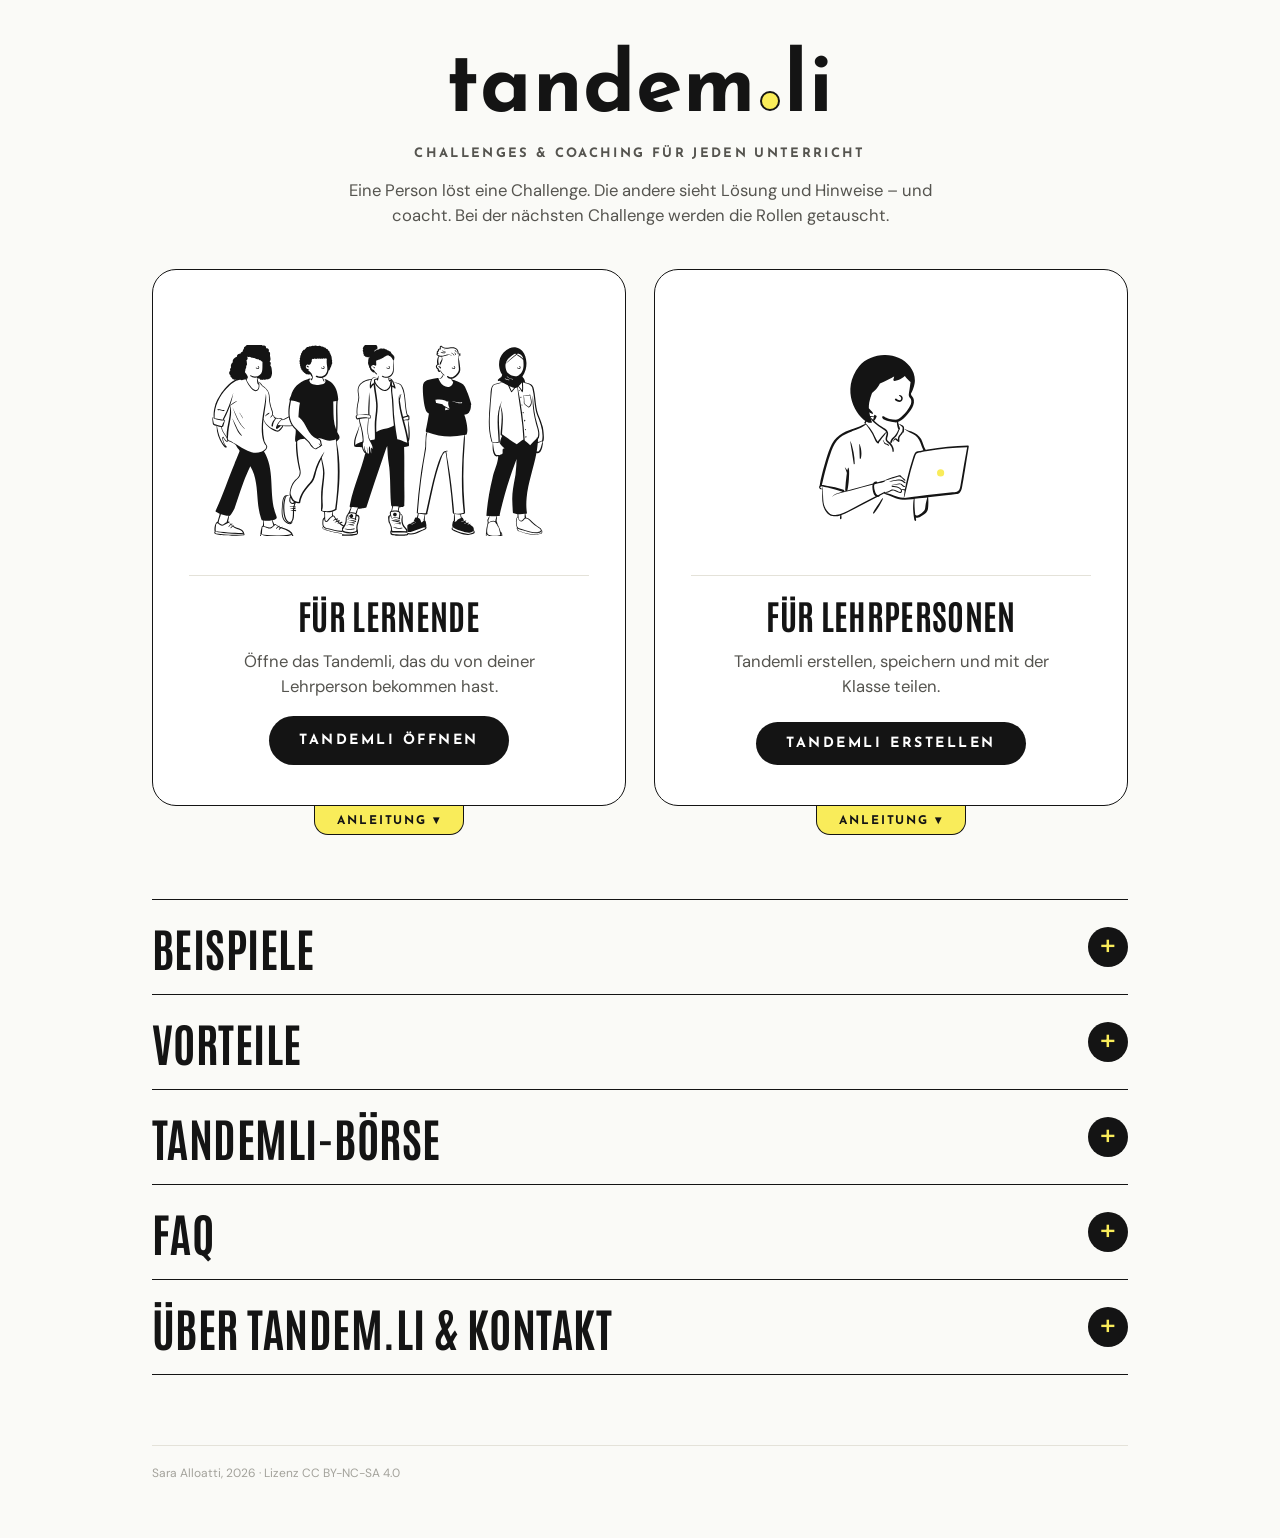
==== index.html @ a517c398 "Add files via upload" ====
<!DOCTYPE html>
<html lang="de">
<head>
<meta charset="UTF-8">
<meta name="viewport" content="width=device-width, initial-scale=1.0">
<title>Tandem.li</title>
<link rel="icon" href="favicon.svg" type="image/svg+xml">
<link rel="icon" href="favicon-32.png" sizes="32x32" type="image/png">
<link rel="apple-touch-icon" href="apple-touch-icon.png">
<link rel="stylesheet" href="fonts/fonts.css" id="fontsCss">
<style>
:root{
  --ink:#141414;--ink2:#55544F;--ink3:#A3A29B;
  --paper:#FFFFFF;--bg:#FAFAF7;--bg2:#F3F2EC;--bg3:#E4E2D9;
  --yl:#F9EC5A;--yl-dk:#EBD93A;
  --line:1.5px solid var(--ink);
  --blob:url("data:image/svg+xml,%3Csvg xmlns='http://www.w3.org/2000/svg' viewBox='0 0 100 100' preserveAspectRatio='none'%3E%3Cpath fill='%23F9EC5A' d='M3,0 L97,0 C100,6 94,12 97,20 C100,28 94,34 97,42 C100,50 94,56 97,64 C100,72 94,78 97,86 C100,92 95,97 97,100 L3,100 C0,94 6,88 3,80 C0,72 6,66 3,58 C0,50 6,44 3,36 C0,28 6,22 3,14 C0,8 5,3 3,0 Z'/%3E%3C/svg%3E");
  --organic:58% 42% 55% 45% / 48% 56% 44% 52%;
  --fs-hero:clamp(26px,3.8vw,58px);
  --fs-xl:  clamp(22px,2.6vw,38px);
  --fs-lg:  clamp(17px,1.9vw,26px);
  --fs-md:  clamp(15px,1.3vw,18px);
  --fs-sm:  clamp(14px,1.1vw,16px);
  --fs-xs:  clamp(13px,0.95vw,15px);
  --r:10px;--rlg:18px;--rxl:24px;
}
*{box-sizing:border-box;margin:0;padding:0}
body{font-family:'DM Sans',system-ui,sans-serif;background:var(--bg);color:var(--ink);line-height:1.5}
h1,h2{font-family:'Antonio','Arial Narrow',sans-serif;font-weight:700;text-transform:uppercase;letter-spacing:.01em}
.caps{font-family:'Josefin Sans',sans-serif;font-weight:700;letter-spacing:.18em;text-transform:uppercase}
.wavy{background:var(--blob) center/100% 100% no-repeat}

/* Logo (Platzhalter: Punkt halb schwarz, halb gelb) */
.t-link{color:inherit;text-decoration:underline;text-decoration-thickness:.08em;text-underline-offset:.15em;white-space:nowrap}
.t-link:hover{text-decoration-color:var(--yl-dk)}
.logo-home{background:none;border:none;padding:0;margin:0;cursor:pointer;font:inherit;color:inherit}
.logo-home:hover .logo{opacity:.7}
.logo{font-family:'Josefin Sans',sans-serif;font-weight:700;letter-spacing:.01em;display:inline-flex;align-items:baseline;line-height:1;color:var(--ink)}
.logo-dot{display:inline-block;width:.24em;height:.24em;border-radius:50%;background:var(--yl);border:max(1px,.028em) solid var(--ink);margin:0 .05em;box-sizing:border-box}

/* ══ SETUP ══ */
.setup-page{max-width:760px;margin:0 auto;padding:clamp(1rem,4vw,2.5rem) clamp(1rem,3vw,1.5rem)}
.hero{margin-bottom:clamp(1.5rem,4vw,2.5rem)}
.kicker{display:flex;align-items:baseline;gap:12px;margin-bottom:14px;font-size:clamp(18px,1.8vw,22px)}
.kicker .caps{font-size:var(--fs-xs);color:var(--ink2)}
.hero h1{font-size:clamp(40px,6vw,76px);line-height:1;margin-bottom:14px}
.hl{background:var(--blob) center 62%/100% 72% no-repeat;padding:0 .14em;-webkit-box-decoration-break:clone;box-decoration-break:clone}
.hero p{font-size:var(--fs-md);color:var(--ink2);max-width:560px;line-height:1.7}
.btn-video{display:inline-flex;align-items:center;gap:8px;margin-top:16px;padding:10px 20px;border-radius:50px;background:var(--ink);color:#fff;font-size:var(--fs-xs);border:none;cursor:pointer}
.btn-video:hover{background:#333}
@media (max-width:480px){.btn-video{letter-spacing:.06em;font-size:12px;gap:10px;padding:12px 14px 10px}}
.flow{display:flex;align-items:stretch;margin-bottom:clamp(1.5rem,4vw,2.5rem);background:var(--paper);border-radius:var(--rxl);border:var(--line);overflow:hidden}
.flow-step{flex:1;padding:clamp(12px,2vw,20px) clamp(8px,1.5vw,16px);display:flex;flex-direction:column;align-items:center;text-align:center;gap:8px}
.flow-num{width:clamp(30px,3vw,40px);height:clamp(30px,3vw,40px);border-radius:var(--organic);display:flex;align-items:center;justify-content:center;font-family:'Antonio',sans-serif;font-weight:700;font-size:var(--fs-md);background:var(--yl);color:var(--ink);border:var(--line)}
.flow-label{font-size:var(--fs-sm);font-weight:600;line-height:1.3}
.flow-arrow{display:flex;align-items:center;color:var(--ink3);font-size:clamp(16px,1.6vw,22px)}
.set-badge{display:inline-flex;align-items:center;gap:8px;padding:7px 14px;border-radius:50px;background:var(--paper);border:1px solid var(--bg3);font-size:var(--fs-sm);color:var(--ink2);margin-bottom:clamp(1rem,2.5vw,1.75rem)}
.set-badge strong{color:var(--ink)}
.task-count{font-family:'Antonio',sans-serif;font-weight:700;text-transform:uppercase;font-size:var(--fs-lg);margin-bottom:8px}
.block{border:var(--line);border-radius:var(--rxl);background:var(--paper);margin-bottom:clamp(.8rem,2vw,1.5rem);overflow:hidden}
.block-head{padding:clamp(10px,1.6vw,16px) clamp(14px,2.5vw,22px);display:flex;align-items:center;gap:14px;border-bottom:var(--line)}
.block-num{width:clamp(34px,3.4vw,44px);height:clamp(34px,3.4vw,44px);border-radius:var(--organic);display:flex;align-items:center;justify-content:center;font-family:'Antonio',sans-serif;font-weight:700;font-size:clamp(17px,1.7vw,22px);background:var(--yl);flex-shrink:0}
.block-title{font-size:var(--fs-sm)}
.block-body{padding:clamp(14px,2.5vw,22px)}
label{font-size:var(--fs-sm);color:var(--ink2);display:block;margin-bottom:4px;font-weight:600}
.opt{font-weight:400;color:var(--ink3)}
input,textarea{font-family:'DM Sans',sans-serif;font-size:var(--fs-md);padding:9px 12px;border:1px solid #CFCDC4;border-radius:var(--r);background:var(--bg);color:var(--ink);width:100%}
input:focus,textarea:focus{outline:2px solid var(--ink);outline-offset:-1px;background:#fff}
.title-input{font-family:'Antonio',sans-serif;font-weight:700;font-size:clamp(20px,2.2vw,28px);text-transform:uppercase;letter-spacing:.01em;padding:8px 12px}
.title-input::placeholder{text-transform:none;font-family:'DM Sans',sans-serif;font-weight:400;font-size:var(--fs-md);color:var(--ink3)}
textarea{resize:vertical}
.field{margin-bottom:16px}
.grid2{display:grid;grid-template-columns:1fr 1fr;gap:10px;margin-bottom:12px}
.sep{border:none;border-top:1px solid var(--bg3);margin:14px 0}
.btn{display:inline-flex;align-items:center;gap:6px;padding:8px 14px;font-size:var(--fs-sm);font-weight:600;border-radius:var(--r);border:var(--line);background:var(--paper);color:var(--ink);cursor:pointer;font-family:'DM Sans',sans-serif;white-space:nowrap;transition:background .12s,transform .08s}
.btn:hover:not(:disabled){background:var(--bg2)}
.btn:active:not(:disabled){transform:scale(.97)}
.btn:disabled{opacity:.3;cursor:not-allowed}
.btn-ink{background:var(--ink);color:#fff}
.btn-ink:hover:not(:disabled){background:#333}
.btn-full{width:100%;justify-content:center;padding:14px;font-size:var(--fs-md)}
.btn-round{width:30px;height:30px;padding:0;justify-content:center;border-radius:50%;font-size:13px;font-weight:700;flex-shrink:0}
.pairs-list{max-height:280px;overflow-y:auto;margin-bottom:10px}
.pairs-list::-webkit-scrollbar{width:4px}
.pairs-list::-webkit-scrollbar-thumb{background:var(--bg3);border-radius:2px}
.pair-row{display:flex;align-items:stretch;border-radius:var(--r);margin-bottom:5px;overflow:hidden;border:1px solid #D9D7CE;cursor:grab;background:#fff}
.pair-row:active{cursor:grabbing}
.pair-row.drag-over{outline:2px solid var(--ink)}
.pair-ab{width:32px;flex-shrink:0;display:flex;align-items:center;justify-content:center;font-family:'Antonio',sans-serif;font-size:var(--fs-sm);font-weight:700}
.pair-ab-a{background:var(--ink);color:#fff}
.pair-ab-b{background:var(--bg2);color:var(--ink)}
.pair-content{flex:1;padding:7px 10px;min-width:0}
.pair-q{font-size:var(--fs-sm);font-weight:600;white-space:nowrap;overflow:hidden;text-overflow:ellipsis;margin-bottom:1px}
.pair-a{font-size:var(--fs-xs);color:var(--ink2);white-space:nowrap;overflow:hidden;text-overflow:ellipsis}
.pair-btns{display:flex;flex-direction:column}
.pair-btn{flex:1;padding:0 10px;border:none;background:var(--bg2);cursor:pointer;color:var(--ink2);font-size:12px;display:flex;align-items:center;border-left:1px solid #D9D7CE;transition:background .1s}
.pair-btn:first-child{border-bottom:1px solid #D9D7CE}
.pair-btn:hover{background:var(--bg3)}
.pair-btn-del:hover{background:#FDECEA;color:#C0392B}
.empty{text-align:center;padding:24px;color:var(--ink3);font-size:var(--fs-sm)}
.edit-box{background:var(--bg);border:1px dashed var(--ink3);border-radius:var(--r);padding:14px;margin-bottom:12px}
.drag-hint{font-size:var(--fs-xs);color:var(--ink3);text-align:center;margin-bottom:8px}
.warn{display:flex;align-items:center;gap:8px;background:var(--bg2);border:1px solid var(--ink3);border-radius:var(--r);padding:8px 12px;margin-top:10px;font-size:var(--fs-xs);color:var(--ink2)}
.note{background:var(--bg2);border:1px solid var(--bg3);border-radius:var(--r);padding:10px 14px;margin-bottom:12px;font-size:var(--fs-xs);color:var(--ink2);line-height:1.6;text-align:left}
.note a{color:var(--ink);font-weight:700}
.export-center{text-align:center;padding:clamp(10px,2vw,20px) clamp(4px,1vw,10px)}
.export-center p.lead{font-size:var(--fs-sm);color:var(--ink2);margin:10px auto 18px;max-width:380px;line-height:1.65}

/* ══ SICHTSCHUTZ-STREIFEN (Intro & Spiel) ══ */
/* Absperrband in Grau: diagonale Streifen, Text auf dunklem Band */
.divider{width:clamp(56px,6.5vw,86px);flex-shrink:0;display:flex;flex-direction:column;align-items:center;justify-content:space-between;gap:14px;padding:16px 0;
  background:var(--bg2);border-left:1.5px solid var(--bg3);border-right:1.5px solid var(--bg3)}
.div-text{writing-mode:vertical-lr;transform:rotate(180deg);font-size:clamp(10px,1vw,14px);color:#fff;background:var(--ink);text-align:center;line-height:1.5;flex:1;display:flex;align-items:center;justify-content:center;padding:14px 6px;border-radius:6px;box-shadow:0 0 0 3px #fff}
.div-info-btn{width:clamp(28px,3vw,38px);height:clamp(28px,3vw,38px);border-radius:50%;background:var(--paper);border:2px solid var(--ink);display:flex;align-items:center;justify-content:center;cursor:pointer;color:var(--ink);font-size:var(--fs-sm);font-weight:700;flex-shrink:0;font-family:'DM Sans',sans-serif}
.div-exit{width:clamp(28px,3vw,38px);height:clamp(28px,3vw,38px);border-radius:50%;background:var(--paper);border:2px solid var(--ink);display:flex;align-items:center;justify-content:center;cursor:pointer;color:var(--ink);font-size:var(--fs-sm);font-weight:700;flex-shrink:0;font-family:'DM Sans',sans-serif}
.div-exit:hover{background:var(--bg2)}
.div-info-btn:hover{background:var(--bg2)}

/* ══ INTRO ══ */
.intro-wrap{display:flex;flex-direction:column;height:100dvh;min-height:460px;background:var(--paper)}
.intro-head{text-align:center;padding:clamp(14px,2.4vw,28px) clamp(16px,3vw,40px) clamp(10px,1.6vw,18px);border-bottom:var(--line);flex-shrink:0}
.intro-head .logo{font-size:clamp(16px,1.6vw,22px);margin-bottom:clamp(6px,1vw,12px)}
.set-title{font-size:clamp(32px,5.6vw,80px);line-height:1;word-break:break-word;margin-bottom:clamp(6px,1vw,12px)}
.intro-sub{font-size:var(--fs-sm);color:var(--ink2);max-width:640px;margin:0 auto;line-height:1.5}
.intro-row{flex:1;display:flex;min-height:0}
.intro-panel{flex:1;display:flex;flex-direction:column;align-items:center;justify-content:center;gap:clamp(10px,1.6vw,20px);padding:clamp(20px,3.5vw,44px) clamp(20px,3vw,40px);text-align:center}
.intro-a{background:var(--blob) center/calc(100% - 28px) calc(100% - 28px) no-repeat}
.intro-kicker{font-size:var(--fs-sm);color:var(--ink)}
.intro-badge{width:clamp(64px,9vw,110px);height:clamp(64px,9vw,110px);border-radius:50%;background:var(--paper);border:3px solid var(--ink);display:flex;align-items:center;justify-content:center;font-family:'Antonio',sans-serif;font-size:clamp(34px,5.4vw,66px);font-weight:700;color:var(--ink)}
.intro-role{font-family:'Antonio',sans-serif;font-weight:700;text-transform:uppercase;font-size:var(--fs-lg);line-height:1.15}
.intro-tip{font-size:var(--fs-sm);color:var(--ink2);max-width:290px;line-height:1.55}
.intro-a .intro-tip{color:rgba(0,0,0,.72)}
.inline-bulb{display:inline-block;width:1.25em;height:1.25em;vertical-align:-.3em;margin:0 .05em}
.btn-los{background:var(--ink);color:#fff;border:none;border-radius:50px;padding:clamp(10px,1.4vw,16px) clamp(30px,4vw,54px);font-family:'Antonio',sans-serif;text-transform:uppercase;font-size:clamp(22px,2.8vw,38px);font-weight:700;cursor:pointer;letter-spacing:.06em;transition:background .15s,transform .08s}
.btn-los:hover{background:#333}
.btn-los:active{transform:scale(.96)}

/* ══ GAME ══ */
.game-wrap{display:flex;flex-direction:column;height:100dvh;min-height:420px;background:var(--paper)}
.test-bar{background:var(--ink);padding:clamp(5px,.8vw,9px) clamp(12px,2vw,20px);display:flex;align-items:center;justify-content:space-between;gap:10px;flex-shrink:0}
.test-bar span{font-size:var(--fs-xs);color:#fff}
.btn-back{display:inline-flex;align-items:center;gap:5px;padding:6px 13px;font-size:var(--fs-xs);font-weight:700;background:#fff;color:var(--ink);border:none;border-radius:var(--r);cursor:pointer;font-family:'DM Sans',sans-serif}
.btn-back:hover{background:var(--bg3)}
.game{display:flex;flex:1;overflow:hidden}
.game-panel{flex:1;background:var(--paper);display:flex;flex-direction:column;padding:clamp(10px,1.5vw,18px);gap:clamp(8px,1.2vw,14px);overflow:hidden;position:relative;min-width:0}
/* Löseseite: gelbe, gewellte Fläche = «Hier bist du dran» */
.q-card{flex:1;display:flex;flex-direction:column;align-items:center;position:relative;min-height:0;padding:clamp(14px,2vw,26px) clamp(18px,2.4vw,30px)}
.q-inner{flex:1;display:flex;flex-direction:column;align-items:center;justify-content:flex-start;gap:10px;width:100%;padding:clamp(8px,1.5vw,20px);min-height:0;overflow-y:auto}
.q-inner::before{content:'';margin-top:auto}
.q-inner::after{content:'';margin-bottom:auto}
.q-text{font-family:'DM Sans',sans-serif;font-size:var(--fs-hero);font-weight:700;text-align:center;line-height:1.3;word-break:break-word;color:var(--ink)}
.anw{font-size:var(--fs-sm);font-weight:600;color:var(--ink2);text-align:center;width:100%;flex-shrink:0}
.anw-btn{position:absolute;top:14px;left:50%;transform:translateX(-50%);background:rgba(0,0,0,.08);border:none;border-radius:50%;width:26px;height:26px;font-size:12px;font-weight:700;cursor:pointer;color:var(--ink);z-index:2;font-family:'DM Sans',sans-serif}
/* Ich-Badge */
.ich-badge{position:absolute;top:clamp(10px,1.4vw,16px);right:clamp(12px,1.6vw,18px);display:inline-flex;align-items:center;z-index:2}
.ich-label{background:var(--ink);color:#fff;font-size:clamp(9px,0.8vw,12px);padding:5px 8px 4px 10px;border-radius:12px 0 0 12px;line-height:1}
.ich-circle{background:var(--paper);color:var(--ink);width:clamp(26px,2.6vw,36px);height:clamp(26px,2.6vw,36px);border-radius:50%;border:2px solid var(--ink);display:flex;align-items:center;justify-content:center;font-family:'Antonio',sans-serif;font-weight:700;font-size:clamp(14px,1.4vw,19px);margin-left:-2px}
/* Punktestand */
.my-score{font-size:var(--fs-xs);font-weight:600;color:var(--ink2);display:flex;align-items:center;gap:6px;flex-shrink:0;padding:0 4px}
.my-score strong{color:var(--ink);font-size:var(--fs-sm)}
.prog-badge{margin-left:auto;color:var(--ink3);font-weight:600}
/* Coachseite: graues Feld «Das sieht dein Gegenüber» */
.mini-card{border-radius:var(--rlg);display:flex;flex-direction:column;flex:0 0 32%;min-height:0;background:var(--bg2);border:1.5px dashed var(--ink3);position:relative;overflow:hidden}
.mini-head{display:flex;align-items:center;justify-content:center;gap:8px;padding:8px 12px 7px;border-bottom:1.5px dashed var(--ink3);color:var(--ink2);font-size:clamp(10px,.85vw,12px);flex-shrink:0}
.mini-head svg{width:clamp(22px,2vw,28px);height:auto;flex-shrink:0}
.mini-body{flex:1;min-height:0;overflow-y:auto;display:flex;flex-direction:column;align-items:center;gap:6px;padding:clamp(10px,1.4vw,16px);position:relative}
.mini-body::before{content:'';margin-top:auto}
.mini-body::after{content:'';margin-bottom:auto}
.mini-body .anw-btn{top:8px}
.anw-btn{width:32px!important;height:32px!important;font-size:14px!important;background:#fff!important;border:1.5px solid var(--ink)!important}
.anw-btn:hover{background:var(--bg2)!important}
.q-card>.anw{padding-top:40px!important;flex-shrink:0}
.mini-q-text{font-family:'DM Sans',sans-serif;font-size:var(--fs-lg);font-weight:700;text-align:center;line-height:1.35;word-break:break-word;color:var(--ink)}
.coach-card{flex:1;border-radius:var(--rxl);border:var(--line);background:var(--paper);display:flex;flex-direction:column;align-items:center;justify-content:flex-start;padding:clamp(12px,1.5vw,20px);gap:clamp(8px,1.1vw,14px);min-height:0;overflow-y:auto;position:relative}
/* «Safe center»: zentriert, wenn Platz da ist — sonst oben ausgerichtet und scrollbar */
.coach-card::before{content:'';margin-top:auto}
.coach-card::after{content:'';margin-bottom:auto}
/* Grosse Glühbirne (geschlossener Zustand) */
.bulb-btn{display:flex;flex-direction:column;align-items:center;gap:clamp(8px,1.2vw,14px);background:none;border:none;cursor:pointer;color:var(--ink);flex-shrink:0;padding:6px}
.bulb-blob{width:clamp(110px,24vh,210px);height:clamp(110px,24vh,210px);border-radius:var(--organic);background:var(--yl);border:var(--line);display:flex;align-items:center;justify-content:center;animation:breathe 2.8s ease-in-out infinite}
.bulb-blob svg{width:60%;height:60%;transition:transform .25s}
.bulb-btn:hover .bulb-blob{background:var(--yl-dk)}
.bulb-btn:hover svg{transform:rotate(-10deg) scale(1.05)}
.bulb-btn:focus-visible{outline:2px solid var(--ink);outline-offset:4px;border-radius:12px}
.bulb-label{font-size:var(--fs-xs)}
@keyframes breathe{0%,100%{transform:scale(1)}50%{transform:scale(1.035)}}
@media (prefers-reduced-motion:reduce){.bulb-blob{animation:none}}
/* Lösung offen */
.sol-hide{display:inline-flex;align-items:center;gap:8px;background:none;border:none;cursor:pointer;color:var(--ink2);font-size:clamp(10px,.85vw,12px);padding:4px 8px;border-radius:20px;flex-shrink:0}
.sol-hide:hover{background:var(--bg2);color:var(--ink)}
.sol-hide svg{width:26px;height:26px}
.sol-text{font-family:'DM Sans',sans-serif;font-size:var(--fs-hero);font-weight:700;color:var(--ink);text-align:center;line-height:1.3;word-break:break-word;width:100%;max-width:460px;flex-shrink:0}
.hint{font-size:var(--fs-xs);color:var(--ink2);font-style:italic;text-align:center;max-width:440px;line-height:1.55;border-top:1px solid var(--bg3);padding-top:8px;width:100%;flex-shrink:0}
.score-label{font-size:var(--fs-sm);font-weight:600;color:var(--ink2);flex-shrink:0;text-align:center}
.score-row{display:flex;gap:clamp(6px,.8vw,10px);width:100%;max-width:440px;flex-shrink:0}
.score-btn{flex:1;display:flex;flex-direction:column;align-items:center;justify-content:center;padding:clamp(9px,1.2vw,14px) 4px;border:var(--line);border-radius:var(--r);background:var(--paper);cursor:pointer;gap:2px;font-family:'DM Sans',sans-serif;font-weight:700;color:var(--ink);font-size:var(--fs-xs);transition:background .12s,transform .08s}
.score-btn:hover{background:var(--yl)}
.score-btn:active{transform:scale(.95)}
.score-icon{font-size:clamp(20px,2.4vw,32px);line-height:1}
.awarded{display:flex;align-items:center;justify-content:center;gap:6px;padding:clamp(7px,1vw,11px) 14px;border-radius:var(--r);font-size:var(--fs-sm);font-weight:600;flex-shrink:0;width:100%;max-width:440px;background:var(--bg2);border:1px solid var(--bg3)}
.btn-next{width:100%;max-width:440px;padding:clamp(10px,1.2vw,14px);font-size:var(--fs-xs);color:#fff;background:var(--ink);border:none;border-radius:var(--r);cursor:pointer;display:flex;align-items:center;justify-content:center;gap:6px;flex-shrink:0;transition:background .12s,color .12s}
.btn-next:hover{background:var(--yl);color:var(--ink)}
/* Feiern im neuen Stil: 2 Punkte = Stempel + Explosion, 1 Punkt = ein paar Funken */
.confetti-container{position:absolute;inset:0;pointer-events:none;overflow:hidden;z-index:10}
.cheer-stamp{position:absolute;left:50%;top:46%;width:clamp(120px,24vh,210px);height:clamp(120px,24vh,210px);margin:calc(clamp(120px,24vh,210px)/-2) 0 0 calc(clamp(120px,24vh,210px)/-2);border-radius:var(--organic);background:#fff;border:3px solid var(--ink);display:flex;align-items:center;justify-content:center;animation:stamp-pop 1.9s cubic-bezier(.2,.9,.3,1.3) forwards}
.cheer-stamp svg{width:58%;height:58%}
@keyframes stamp-pop{0%{transform:scale(0) rotate(-25deg);opacity:0}28%{transform:scale(1.18) rotate(6deg);opacity:1}42%{transform:scale(1) rotate(-3deg)}80%{transform:scale(1) rotate(-3deg);opacity:1}100%{transform:scale(.85) rotate(-3deg);opacity:0}}
.burst{position:absolute;left:50%;top:46%;animation:burst-out ease-out forwards}
@keyframes burst-out{0%{transform:translate(-50%,-50%) scale(.2) rotate(0);opacity:1}75%{opacity:1}100%{transform:translate(calc(-50% + var(--dx)),calc(-50% + var(--dy))) scale(1) rotate(var(--rot));opacity:0}}
.spark{position:absolute;animation:spark-rise ease-out forwards}
@keyframes spark-rise{0%{transform:scale(0) translateY(0) rotate(0);opacity:0}30%{transform:scale(1.1) translateY(-14px) rotate(20deg);opacity:1}100%{transform:scale(.7) translateY(-70px) rotate(60deg);opacity:0}}
@media (prefers-reduced-motion:reduce){.burst,.spark{display:none}}
/* Modal */
.modal-bg{position:fixed;inset:0;background:rgba(0,0,0,.5);display:flex;align-items:center;justify-content:center;z-index:100;padding:20px}
.modal{background:var(--paper);border-radius:var(--rxl);border:var(--line);padding:clamp(20px,3vw,36px);max-width:480px;width:100%;box-shadow:0 20px 60px rgba(0,0,0,.25);max-height:90vh;overflow-y:auto}
.modal h2{font-size:clamp(24px,2.6vw,34px);margin-bottom:14px;line-height:1.05}
.modal p{font-size:var(--fs-md);color:var(--ink2);margin-bottom:10px;line-height:1.65}
.modal-tip{background:var(--bg2);border-left:4px solid var(--ink);border-radius:0 var(--r) var(--r) 0;padding:10px 14px;font-size:var(--fs-sm)!important;color:var(--ink)!important;margin-bottom:8px!important}
.modal-yl{background:var(--yl)!important;border-left-color:var(--ink)!important}
.modal-close{display:block;width:100%;margin-top:16px;padding:12px;font-size:var(--fs-xs);background:var(--ink);color:#fff;border:none;border-radius:var(--r);cursor:pointer}
.modal-close:hover{background:#333}
/* Auswertung */
.results{max-width:660px;margin:0 auto;padding:clamp(2rem,5vw,4rem) 1.25rem;text-align:center}
.results .res-title{font-size:var(--fs-sm);color:var(--ink2);margin-bottom:6px}
.results h2{font-size:clamp(36px,5vw,64px);line-height:1;margin-bottom:8px}
.result-cards{display:grid;grid-template-columns:1fr 1fr;gap:14px;margin:28px 0 24px}
.result-card{border-radius:var(--rlg);padding:clamp(18px,3vw,30px);border:var(--line);background:var(--paper)}
.result-card.win{border:none;background:var(--blob) center/100% 100% no-repeat}
.result-score{font-family:'Antonio',sans-serif;font-size:clamp(48px,7vw,84px);font-weight:700;line-height:1;margin:6px 0}
.badge{font-size:clamp(9px,.8vw,11px);border-radius:20px;padding:5px 12px 4px;display:inline-block;margin-bottom:8px;color:#fff;background:var(--ink)}
.badge-tie{background:var(--ink3)}
.btn-row{display:flex;gap:10px;justify-content:center;flex-wrap:wrap}

/* ══ WEBSITE-TEIL unter den Türen ══ */
.site-nav{display:flex;flex-wrap:wrap;justify-content:center;gap:8px;margin:clamp(28px,4vw,44px) 0 8px}
.site-nav a{font-family:'Josefin Sans',sans-serif;font-weight:700;letter-spacing:.16em;text-transform:uppercase;font-size:var(--fs-xs);color:var(--ink);text-decoration:none;border:var(--line);border-radius:50px;padding:9px 16px 7px;background:var(--paper)}
.site-nav a:hover{background:var(--yl)}
.sec{padding:clamp(36px,6vw,64px) 0 0;scroll-margin-top:16px}
.sec>h2{font-size:clamp(36px,5vw,58px);line-height:1;margin-bottom:clamp(16px,2.4vw,26px)}
.sec h3{font-family:'Josefin Sans',sans-serif;font-weight:700;letter-spacing:.14em;text-transform:uppercase;font-size:var(--fs-sm);margin-bottom:10px}
.sec p,.sec li{font-size:var(--fs-md);line-height:1.65;color:var(--ink2)}
.sec strong{color:var(--ink)}
.grid3{display:grid;grid-template-columns:repeat(3,minmax(0,1fr));gap:clamp(12px,2vw,22px)}
.grid2s{display:grid;grid-template-columns:repeat(2,minmax(0,1fr));gap:clamp(12px,2vw,22px)}
.card{border:var(--line);border-radius:var(--rlg);background:var(--paper);padding:clamp(16px,2.4vw,26px)}
.card ul{padding-left:1.1em;display:flex;flex-direction:column;gap:8px}
.step-n{width:44px;height:44px;border-radius:var(--organic);background:var(--yl);border:var(--line);display:flex;align-items:center;justify-content:center;font-family:'Antonio',sans-serif;font-weight:700;font-size:22px;margin-bottom:12px}
.card .btn{margin-top:14px}
.faq details{border-bottom:1px solid var(--bg3);padding:14px 0}
.faq summary{cursor:pointer;font-weight:700;font-size:var(--fs-md);color:var(--ink);list-style:none;display:flex;justify-content:space-between;gap:14px}
.faq summary::-webkit-details-marker{display:none}
.faq summary::after{content:'+';font-family:'Antonio',sans-serif;font-size:24px;line-height:1}
.faq details[open] summary::after{content:'–'}
.faq details p{margin-top:10px}
.hist{display:flex;flex-direction:column;gap:clamp(14px,2vw,22px)}
.site-foot{margin-top:clamp(40px,6vw,70px);padding:18px 0 8px;border-top:1px solid var(--bg3);font-size:var(--fs-xs);color:var(--ink2)}
.foot-row{display:flex;flex-wrap:wrap;align-items:center;justify-content:space-between;gap:10px 18px}
.foot-pills{display:flex;flex-wrap:wrap;gap:6px}
.foot-pill{background:none;border:1px solid var(--bg3);border-radius:50px;padding:5px 12px;font-family:'DM Sans',sans-serif;font-size:12px;color:var(--ink2);cursor:pointer}
.foot-pill:hover{border-color:var(--ink3);color:var(--ink)}
.foot-pill.on{background:var(--ink);border-color:var(--ink);color:#fff}
.foot-copy{font-size:12px;color:var(--ink3)}
.foot-panel{margin-top:12px;padding:16px 18px;border:1px solid var(--bg3);border-radius:var(--r);background:var(--paper)}
.foot-grid{display:grid;grid-template-columns:repeat(auto-fit,minmax(min(100%,300px),1fr));gap:18px 28px}
.foot-sec h3{font-family:'Josefin Sans',sans-serif;font-weight:700;letter-spacing:.14em;text-transform:uppercase;font-size:11px;color:var(--ink);margin-bottom:8px}
.foot-panel p{font-size:var(--fs-xs);line-height:1.6;color:var(--ink2);margin-bottom:8px}
.foot-panel p:last-child{margin-bottom:0}
.foot-panel a{color:var(--ink);text-underline-offset:2px}
.mail-shown{font-weight:700;color:var(--ink);font-size:var(--fs-md)}

.tiles{display:grid;grid-template-columns:repeat(auto-fill,minmax(min(100%,270px),1fr));gap:12px}
.tile{border:var(--line);border-radius:var(--r);background:var(--paper);padding:12px 14px;display:flex;flex-direction:column;gap:4px}
.tile-tag{font-family:'Josefin Sans',sans-serif;font-weight:700;letter-spacing:.14em;text-transform:uppercase;font-size:10px;color:var(--ink2);align-self:flex-start;background:var(--bg2);border-radius:20px;padding:3px 8px 2px}
.howto-img{display:block;width:100%;max-width:420px;height:auto;margin:6px 0 14px;border:1px solid var(--bg3);border-radius:var(--r)}
.faq-img{display:block;width:100%;max-width:460px;height:auto;margin:10px 0;border:1px solid var(--bg3);border-radius:var(--r)}
.link-off{color:var(--ink3);font-weight:700;text-decoration:underline dotted;cursor:not-allowed}
.soon-tag{font-size:11px;font-family:'Josefin Sans',sans-serif;font-weight:700;letter-spacing:.12em;text-transform:uppercase;background:var(--bg2);border-radius:20px;padding:3px 8px 2px;color:var(--ink2)}
.vmodal-bg{position:fixed;inset:0;background:rgba(0,0,0,.72);display:flex;align-items:center;justify-content:center;z-index:200;padding:clamp(12px,4vw,40px)}
.vmodal{position:relative;width:min(960px,100%);background:#000;border-radius:var(--rlg);box-shadow:0 20px 60px rgba(0,0,0,.4)}
.vframe{position:relative;width:100%;aspect-ratio:16/9}
.vframe video{position:absolute;inset:0;width:100%;height:100%;border-radius:var(--rlg);background:#000}
.vfallback{position:absolute;inset:0;display:flex;flex-direction:column;align-items:center;justify-content:center;gap:14px;color:#fff;text-align:center;padding:20px}
.vframe iframe{position:absolute;inset:0;width:100%;height:100%;border:0;border-radius:var(--rlg)}
.vmodal-x{position:absolute;top:-16px;right:-16px;width:40px;height:40px;border-radius:50%;background:#fff;border:2px solid var(--ink);font-size:18px;font-weight:700;cursor:pointer;z-index:2;display:flex;align-items:center;justify-content:center}
.vmodal-x:hover{background:var(--yl)}
@media (max-width:600px){.vmodal-x{top:-12px;right:-6px}}
.btn-pair{display:flex;flex-wrap:wrap;gap:8px}
.gmodal{position:relative;width:min(900px,100%);max-height:92vh;overflow:auto;background:var(--paper);border-radius:var(--rlg);border:var(--line);padding:clamp(16px,3vw,28px);box-shadow:0 20px 60px rgba(0,0,0,.4)}
.gtitle{font-size:clamp(24px,3vw,36px);line-height:1.05;margin:0 30px 14px 0}
.gstage{position:relative;display:flex;align-items:center;justify-content:center;background:var(--bg);border:1px solid var(--bg3);border-radius:var(--r);min-height:200px}
.gstage video{display:block;max-width:100%;max-height:60vh;border-radius:var(--r)}
.gcredit{flex-basis:100%;font-size:11px;color:var(--ink3)}
.gstage img{display:block;max-width:100%;max-height:60vh;height:auto;border-radius:var(--r)}
.garrow{position:absolute;top:50%;transform:translateY(-50%);width:44px;height:44px;border-radius:50%;border:2px solid var(--ink);background:#fff;font-size:26px;line-height:1;cursor:pointer;display:flex;align-items:center;justify-content:center}
.garrow:hover{background:var(--yl)}
.gprev{left:8px}.gnext{right:8px}
.gmodal .vmodal-x{top:12px;right:12px}
@media (max-width:600px){.garrow{width:34px;height:34px;font-size:20px}.gmodal .vmodal-x{top:8px;right:8px}}
.gcap{font-size:var(--fs-md);color:var(--ink2);line-height:1.55;margin:14px 0 12px}
.gvar{font-family:'Josefin Sans',sans-serif;font-weight:700;letter-spacing:.14em;text-transform:uppercase;font-size:var(--fs-xs);color:var(--ink);margin:0 0 10px}
.gvar2{margin-top:22px;padding-top:18px;border-top:1px solid var(--bg3)}
.gvar2 .soon-tag{white-space:nowrap}
.gvar2 .link-off{font-size:var(--fs-sm)}
.gvar2-img{display:block;width:100%;max-width:320px;border-radius:var(--r);border:1px solid var(--bg3);margin:0 0 10px}
.gvar2-txt{font-size:var(--fs-sm);color:var(--ink2);margin:0 0 10px}
.gfoot{display:flex;flex-wrap:wrap;align-items:center;justify-content:space-between;gap:10px 16px;font-size:var(--fs-xs)}
.gdots{display:flex;gap:6px}
.gdot{width:10px;height:10px;border-radius:50%;border:1.5px solid var(--ink);background:#fff;padding:0;cursor:pointer}
.gdot.on{background:var(--ink)}
.gmore{color:var(--ink3);font-style:italic}
.door-wrap{display:contents}
.door-wrap .door{position:relative;z-index:1;min-width:0}
.drawer{justify-self:center;align-self:start;min-width:0}
@media (min-width:701px){.doors{grid-template-rows:auto auto;row-gap:0!important;align-items:stretch}
.door-learn{grid-column:1;grid-row:1}.door-teach{grid-column:2;grid-row:1}
#drawer-ln{grid-column:1;grid-row:2}#drawer-lp{grid-column:2;grid-row:2}}
@media (max-width:700px){.doors{row-gap:0!important}.door-wrap+.door-wrap .door{margin-top:clamp(14px,2.5vw,28px)}}
.drawer{width:calc(100% - 36px);display:flex;flex-direction:column;align-items:center}
.drawer.open{border:var(--line);border-top:none;border-radius:0 0 var(--rlg) var(--rlg);background:var(--paper);margin-top:-1px}
.drawer-body{width:100%;padding:22px clamp(16px,2.6vw,28px) 6px;text-align:left}
.drawer-body .howto{margin-bottom:14px}
.drawer-body .howto li{font-size:var(--fs-sm);line-height:1.55;color:var(--ink2)}
.drawer-tab{margin-top:-1.5px;background:var(--yl);border:var(--line);border-top:none;border-radius:0 0 14px 14px;padding:8px 22px 7px;font-family:'Josefin Sans',sans-serif;font-weight:700;letter-spacing:.16em;text-transform:uppercase;font-size:12px;color:var(--ink);cursor:pointer}
.drawer-tab:hover{background:var(--yl-dk)}
.drawer-close{width:34px;height:34px;border-radius:50%;border:var(--line);background:#fff;color:var(--ink);font-family:'DM Sans',sans-serif;font-weight:500;font-size:24px;line-height:1;display:flex;align-items:center;justify-content:center;margin:8px 0 14px;padding-bottom:3px!important;cursor:pointer;padding:0}
.drawer-close:hover{background:var(--yl)}
.btn-video{display:flex;align-items:center;justify-content:center;gap:12px;width:100%;background:var(--ink);color:#fff;border:none;border-radius:50px;padding:14px 20px 12px;margin-bottom:20px;font-family:'Josefin Sans',sans-serif;font-weight:700;letter-spacing:.12em;text-transform:uppercase;font-size:var(--fs-sm);cursor:pointer}
.btn-video .play{width:28px;height:28px;flex-shrink:0;border-radius:50%;background:var(--yl);color:var(--ink);display:flex;align-items:center;justify-content:center;font-size:12px;padding-left:2px;margin-top:-2px}
.btn-video:hover{background:#333}
@media (max-width:480px){.btn-video{letter-spacing:.06em;font-size:12px;gap:10px;padding:12px 14px 10px}}
.sacc{border-top:var(--line);scroll-margin-top:16px}
.sacc:last-of-type{border-bottom:var(--line)}
.sacc>summary{cursor:pointer;list-style:none;display:flex;align-items:center;justify-content:space-between;gap:16px;padding:clamp(16px,2.4vw,24px) 0}
.sacc>summary::-webkit-details-marker{display:none}
.sacc>summary h2{font-size:clamp(28px,4vw,46px);line-height:1;margin:0}
.sacc>summary::after{content:'+';flex-shrink:0;width:40px;height:40px;border-radius:50%;background:var(--ink);color:var(--yl);display:flex;align-items:center;justify-content:center;font-family:'DM Sans',sans-serif;font-weight:500;font-size:28px;line-height:1;padding-bottom:3px;box-sizing:border-box}
.sacc[open]>summary::after{content:'\2212'}
.sacc>summary:hover h2{text-decoration:underline;text-decoration-color:var(--yl);text-decoration-thickness:6px;text-underline-offset:4px}
.sacc-body{padding:0 0 clamp(24px,3.5vw,40px)}
.sacc-body.sec{padding-top:0}
.saccs{margin-top:clamp(36px,6vw,64px)}
.sacc .foot-grid .foot-sec p{font-size:var(--fs-sm);line-height:1.6;color:var(--ink2);margin-bottom:8px}
.sacc .foot-grid a{color:var(--ink);text-underline-offset:2px}
.vthumb{display:block;width:100%;margin:22px 0 4px;padding:0;background:none;border:none;cursor:pointer;text-align:left;color:var(--ink)}
.vthumb-img{position:relative;display:block;border:var(--line);border-radius:var(--r);overflow:hidden;aspect-ratio:16/9;background:var(--bg2)}
.vthumb-img img{width:100%;height:100%;object-fit:cover;display:block;filter:saturate(.9)}
.vthumb-img::after{content:'';position:absolute;inset:0;background:rgba(20,20,20,.18);transition:background .2s}
.vthumb:hover .vthumb-img::after{background:rgba(20,20,20,.05)}
.vthumb-play{position:absolute;left:50%;top:50%;width:64px;height:64px;margin:-32px 0 0 -32px;border-radius:50%;background:var(--yl);border:var(--line);z-index:1;transition:transform .2s}
.vthumb-play::before{content:'';position:absolute;left:25px;top:19px;border-style:solid;border-width:13px 0 13px 21px;border-color:transparent transparent transparent var(--ink)}
.vthumb:hover .vthumb-play{transform:scale(1.08)}
.vthumb-dur{position:absolute;right:8px;bottom:8px;z-index:1;background:var(--ink);color:#fff;font-size:12px;font-weight:600;border-radius:6px;padding:2px 7px}
.vthumb-cap{display:block;margin-top:8px;font-weight:700;font-size:var(--fs-sm)}
.vthumb-kick{font-family:'Josefin Sans',sans-serif;letter-spacing:.14em;text-transform:uppercase;font-size:10px;background:var(--yl);border:1px solid var(--ink);border-radius:20px;padding:2px 8px 1px;margin-right:8px;vertical-align:2px}
.tile-plus{text-decoration:none;color:var(--ink);background:var(--yl);border-style:dashed}
.tile-plus:hover{background:var(--yl-dk)}
.tile-plus .plus{font-family:'Antonio',sans-serif;font-weight:700;font-size:44px;line-height:.9}
.tile-plus p{color:rgba(0,0,0,.72)}
.tile-go{margin-top:auto;padding-top:6px;font-weight:700;font-size:var(--fs-xs);text-decoration:underline;text-underline-offset:2px}
a.btn,a.btn-video{text-decoration:none}
.tile h3{font-family:'DM Sans',sans-serif;letter-spacing:0;text-transform:none;font-size:clamp(17px,1.5vw,19px);line-height:1.2;margin:4px 0 0}
.tile p{font-size:var(--fs-xs);line-height:1.45;color:var(--ink2)}
.tile-links{display:flex;flex-wrap:wrap;gap:4px 14px;margin-top:auto;padding-top:6px;font-size:var(--fs-xs)}
.tile-links .link-btn{font-size:var(--fs-xs)}
.tile-links{align-items:center}
.tile-try{background:var(--ink);color:#fff;border:none;border-radius:50px;padding:7px 14px 6px;font-family:'Josefin Sans',sans-serif;font-weight:700;letter-spacing:.1em;text-transform:uppercase;font-size:11px;cursor:pointer}
.tile-try:hover{background:#333}
.tile-dl{font-size:11px;color:var(--ink3);text-decoration:underline;text-underline-offset:2px}
.tile-dl:hover{color:var(--ink2)}
.bloom{display:flex;align-items:center;gap:10px;border-top:1px solid var(--bg3);margin-top:10px;padding-top:10px;font-size:13px;font-weight:600;color:var(--ink2)}
.bloom svg{flex-shrink:0}
.sr-only{position:absolute;width:1px;height:1px;overflow:hidden;clip:rect(0 0 0 0);white-space:nowrap}
.bloom-dots{display:inline-flex;gap:3px}
.bloom-dots i{width:7px;height:7px;border-radius:50%;border:1px solid var(--ink3);display:block}
.bloom-dots i.on{background:var(--ink);border-color:var(--ink)}
.bloom-coach{flex-basis:100%;font-weight:500;color:var(--ink3)}
.boerse-sub{font-weight:700;font-size:var(--fs-md);margin-bottom:6px}
.boerse-txt{font-size:var(--fs-sm);color:var(--ink2);line-height:1.6;max-width:640px;margin-bottom:16px}
a.link-btn{color:var(--ink);font-weight:700}

.q-text,.sol-text,.mini-q-text{white-space:pre-line}
.vorteile{display:flex;flex-direction:column;gap:10px}
.vt{background:var(--yl);border-radius:var(--rlg);border:var(--line);overflow:hidden}
.vt summary{cursor:pointer;list-style:none;display:flex;justify-content:space-between;align-items:center;gap:14px;padding:14px 18px;font-family:'Antonio',sans-serif;font-weight:700;text-transform:uppercase;font-size:clamp(18px,2vw,24px);letter-spacing:.01em;color:var(--ink)}
.vt summary::-webkit-details-marker{display:none}
.vt summary::after{content:'+';flex-shrink:0;width:30px;height:30px;border-radius:50%;background:var(--ink);color:var(--yl);display:flex;align-items:center;justify-content:center;font-size:20px;line-height:1}
.vt[open] summary::after{content:'–'}
.vt:hover{background:var(--yl-dk)}
.vt p{background:#fff;margin:0;padding:14px 18px 16px;border-top:var(--line);color:var(--ink2)}
.howto{list-style:none;padding:0;margin:0 0 6px;display:flex;flex-direction:column;gap:12px}
.howto li{display:flex;gap:12px;align-items:flex-start}
.howto .step-n{width:34px;height:34px;font-size:17px;margin:0;flex-shrink:0}
.faq details p+p{margin-top:10px}
.faq-list{margin:10px 0 0 1.1em;display:flex;flex-direction:column;gap:6px}
.faq-list li{font-size:var(--fs-md);line-height:1.6;color:var(--ink2)}
.faq details .faq-list+p{margin-top:10px}
@media (max-width:760px){.grid3,.grid2s{grid-template-columns:1fr}}

/* ══ STARTSEITE: zwei neutrale Blöcke mit Figuren ══ */
.home{min-height:100dvh;display:flex;flex-direction:column;max-width:1040px;padding-bottom:40px;margin:0 auto;padding:clamp(20px,4vw,48px) clamp(16px,3vw,32px)}
.home-head{text-align:center;margin-bottom:clamp(20px,4vw,40px)}
.home-head .logo{font-size:clamp(40px,7vw,84px)}
.home-claim{margin-top:12px;font-size:var(--fs-xs);color:var(--ink2)}
.home-sub{max-width:640px;margin:14px auto 0;font-size:var(--fs-md);line-height:1.55;color:var(--ink2);text-align:center;hyphens:manual}
.home-sub2{max-width:640px;margin:6px auto 0;font-size:var(--fs-sm);line-height:1.5;color:var(--ink);font-weight:600;text-align:center}
.doors{display:grid;grid-template-columns:minmax(0,1fr) minmax(0,1fr);gap:clamp(14px,2.5vw,28px);align-items:stretch}
.door{border:var(--line);background:var(--paper);border-radius:var(--rxl);padding:clamp(20px,3vw,36px) clamp(20px,3vw,36px) clamp(24px,3.5vw,40px);display:flex;flex-direction:column;align-items:center;text-align:center;gap:clamp(10px,1.4vw,16px)}
.door-art{width:100%;height:clamp(170px,30vh,270px);display:flex;align-items:flex-end;justify-content:center;border-bottom:1.5px solid var(--bg3);margin-bottom:6px}
.door-art>svg{height:100%;width:100%;display:block}
.door h2{font-size:clamp(24px,2.7vw,36px);line-height:1}
.door p{font-size:var(--fs-md);color:var(--ink2);max-width:320px;line-height:1.55}
.btn-door{background:var(--ink);color:#fff;border:none;border-radius:50px;padding:14px 30px;font-size:var(--fs-sm);cursor:pointer;display:inline-flex;align-items:center;gap:8px;margin:auto 0 0}
.btn-door:hover{background:#333}
.home.dragging .door-learn{outline:3px dashed var(--ink);outline-offset:6px}
.link-btn{background:none;border:none;color:var(--ink);font-weight:700;text-decoration:underline;cursor:pointer;font-size:inherit;font-family:inherit;padding:0}
.back-link{position:absolute;top:14px;left:16px;background:var(--paper);border:1px solid var(--bg3);border-radius:20px;padding:5px 12px;font-size:12px;cursor:pointer;color:var(--ink2);font-family:'DM Sans',sans-serif}
.back-link:hover{color:var(--ink);border-color:var(--ink3)}
.intro-head{position:relative}
.share-steps{list-style:none;text-align:left;margin:4px auto 18px;max-width:480px;padding:0}
.share-steps li{display:flex;gap:12px;align-items:flex-start;margin-bottom:10px;font-size:var(--fs-sm);line-height:1.5}
.share-steps .n{flex-shrink:0;width:26px;height:26px;border-radius:50%;border:var(--line);display:flex;align-items:center;justify-content:center;font-family:'Antonio',sans-serif;font-weight:700;font-size:14px;background:#fff}
details.legacy{margin-top:18px;text-align:left;border-top:1px solid var(--bg3);padding-top:12px}
details.legacy summary{cursor:pointer;font-size:var(--fs-xs);color:var(--ink2);font-weight:600}
details.legacy[open] summary{margin-bottom:12px}
.fname{font-family:ui-monospace,Menlo,monospace;font-size:12px;background:var(--bg2);padding:2px 6px;border-radius:4px;word-break:break-all}
.opts-title{font-family:'Josefin Sans',sans-serif;font-weight:700;letter-spacing:.14em;text-transform:uppercase;font-size:var(--fs-xs);color:var(--ink);margin:0 0 10px}
.start-opts{display:grid;grid-template-columns:repeat(3,minmax(0,1fr));gap:10px}
.opt-card{display:flex;flex-direction:column;gap:6px;text-align:left;border:var(--line);border-radius:var(--r);background:var(--paper);padding:14px;cursor:pointer;font-family:'DM Sans',sans-serif;color:var(--ink);margin:0;transition:background .12s}
.opt-card:hover{background:var(--yl)}
.opt-t{font-weight:700;font-size:var(--fs-sm)}
.opt-d{font-size:var(--fs-xs);color:var(--ink2);line-height:1.45;font-weight:400}
.alt-box{margin-top:18px;padding:14px 16px;border:1px dashed var(--ink3);border-radius:var(--r);background:var(--bg)}
.alt-box p{font-size:var(--fs-xs);color:var(--ink2);line-height:1.55;margin-bottom:10px}
.alt-box strong{color:var(--ink)}
.order-row{display:flex;align-items:center;justify-content:center;gap:10px;flex-wrap:wrap;margin:4px 0 10px}
.order-row .drag-hint{margin:0}
.order-sep{font-size:var(--fs-xs);color:var(--ink3)}
button.link-btn.order-link{font-size:var(--fs-xs);font-weight:400;color:var(--ink3);text-decoration:underline;text-underline-offset:2px}
button.link-btn.order-link:hover{color:var(--ink)}
.order-row{gap:6px}
.btn-sm{font-size:var(--fs-xs);padding:5px 12px}
.pairs-list{max-height:min(460px,60vh)!important;scroll-behavior:auto}
.pair-n{display:inline-block;min-width:1.7em;color:var(--ink3);font-weight:600;font-size:var(--fs-xs)}
.pair-edit{border:2px solid var(--ink);border-radius:var(--r);background:var(--yl);padding:12px 14px;margin-bottom:5px}
.pair-edit-head{display:flex;align-items:center;gap:10px;margin-bottom:10px;font-size:var(--fs-xs)}
.pair-edit-head .pair-ab{width:26px;height:26px;border-radius:6px;display:inline-flex;align-items:center;justify-content:center}
.pair-edit textarea{background:#fff}
.pair-edit label{color:var(--ink)}
.pair-row.flash{animation:flash 1.8s ease-out}
@keyframes flash{0%,40%{background:var(--yl);box-shadow:0 0 0 2px var(--ink)}100%{background:#fff;box-shadow:none}}
.pair-row.flash .pair-content{background:transparent}
.opts-note{font-size:var(--fs-xs);color:var(--ink3);margin:8px 0 22px}
.btn-reset{margin-left:auto;font-size:var(--fs-xs);color:#B3261E;border-color:#B3261E;padding:6px 12px}
.btn-reset:hover:not(:disabled){background:#FDECEA}
#manualHead{margin-top:18px;scroll-margin-top:16px}
@media (max-width:640px){.start-opts{grid-template-columns:1fr}.block-head{flex-wrap:wrap}}
.tool-row{display:flex;align-items:center;gap:8px;margin-bottom:16px;flex-wrap:wrap}
@media (max-width:700px){.doors{grid-template-columns:1fr}.door{min-height:0}.door-art{height:clamp(150px,24vh,210px)}.door-teach .door-art>svg{width:60%;margin:0 auto}}

/* ══ RESPONSIVE: nichts darf über den Rand ragen ══ */
html,body{overflow-x:clip}
h1,h2,h3,.tile h3,.door h2{overflow-wrap:break-word;hyphens:auto}
.kicker{flex-wrap:wrap}
.game-panel,.intro-panel,.coach-card,.q-card{min-width:0}
.score-row{flex-wrap:wrap}
.score-btn{min-width:0;flex:1 1 64px}
.my-score{flex-wrap:wrap}
@media (max-width:700px){.back-link{position:static;display:inline-block;margin:0 0 8px}}
@media (max-width:480px){
  .intro-panel{padding:16px 8px;gap:10px}
  .intro-badge{width:54px;height:54px;font-size:30px}
  .intro-role{font-size:15px}
  .intro-tip{font-size:13px}
  .btn-los{padding:9px 18px;font-size:20px}
  .divider{width:40px}
  .game-panel{padding:8px}
  .score-label{font-size:13px}
}
@media (max-width:560px){
  .grid2{grid-template-columns:1fr}
  .flow-label{font-size:12px}
}
</style>
</head>
<body>
<div id="app"></div>
<script src="vendor/xlsx.full.min.js" id="xlsxLib"></script>
<script>
const EMBEDDED = null;
const LS_KEY = 'tandem_v9';
function loadData(){try{const d=localStorage.getItem(LS_KEY);return d?JSON.parse(d):{};}catch(e){return{};}}
function saveData(){try{localStorage.setItem(LS_KEY,JSON.stringify({pairs:S.pairs,setName:S.setName,anweisung:S.anweisung}));}catch(e){}}
const saved=loadData();
const S={
  phase:EMBEDDED?(EMBEDDED.mode==='teacher'?'setup':'intro'):'home',
  mode: EMBEDDED?(EMBEDDED.mode==='teacher'?'teacher':'student'):'teacher',
  pairs:   EMBEDDED?.pairs   ||saved.pairs   ||[],
  setName: EMBEDDED?.setName ||saved.setName ||'',
  anweisung: EMBEDDED?.anweisung ||saved.anweisung ||'',
  editIdx:null,dragSrc:null,tmpF:'',tmpL:'',tmpH:'',
  showInfo:false,showXlsxInfo:false,showXlsxExportInfo:false,showAnw:{left:false,right:false},
  idx:0,showSol:false,scored:false,
  scoresL:[],scoresR:[],lastPts:null
};

// Glühbirne (Strichzeichnung) — geschlossen und «an»
const BULB=`<svg viewBox="0 0 64 64" aria-hidden="true"><path d="M32 5C20.4 5 12 13.6 12 24.3c0 7.2 3.6 11.6 6.9 15.6 2.4 2.9 4.1 5.3 4.1 8.6v1.5h18v-1.5c0-3.3 1.7-5.7 4.1-8.6 3.3-4 6.9-8.4 6.9-15.6C52 13.6 43.6 5 32 5z" fill="#fff" stroke="#141414" stroke-width="2.6" stroke-linejoin="round"/><path d="M24 54.5h16M26 59.5h12" stroke="#141414" stroke-width="2.6" stroke-linecap="round"/><path d="M26.5 28.5l5.5 6 5.5-6M32 34.5V49" fill="none" stroke="#141414" stroke-width="2.2" stroke-linecap="round" stroke-linejoin="round"/></svg>`;
const BULB_ON=`<svg viewBox="-8 -8 80 80" aria-hidden="true"><path d="M32 -5v5M9 3l3.5 3.5M55 3l-3.5 3.5M-2 23h5M61 23h5" stroke="#141414" stroke-width="2.6" stroke-linecap="round"/><path d="M32 5C20.4 5 12 13.6 12 24.3c0 7.2 3.6 11.6 6.9 15.6 2.4 2.9 4.1 5.3 4.1 8.6v1.5h18v-1.5c0-3.3 1.7-5.7 4.1-8.6 3.3-4 6.9-8.4 6.9-15.6C52 13.6 43.6 5 32 5z" fill="#F9EC5A" stroke="#141414" stroke-width="2.6" stroke-linejoin="round"/><path d="M24 54.5h16M26 59.5h12" stroke="#141414" stroke-width="2.6" stroke-linecap="round"/><path d="M26.5 28.5l5.5 6 5.5-6M32 34.5V49" fill="none" stroke="#141414" stroke-width="2.2" stroke-linecap="round" stroke-linejoin="round"/></svg>`;
const BULB_Y=BULB.replace('fill="#fff"','fill="#F9EC5A"').replace('<svg ','<svg class="inline-bulb" ');
const EYE=`<svg viewBox="0 0 32 20" aria-hidden="true"><path d="M2 10C6 4 11 1.5 16 1.5S26 4 30 10C26 16 21 18.5 16 18.5S6 16 2 10Z" fill="#fff" stroke="#141414" stroke-width="1.8" stroke-linejoin="round"/><circle cx="16" cy="10" r="5" fill="#141414"/><circle cx="17.8" cy="8.3" r="1.5" fill="#fff"/></svg>`;


// ══ ILLUSTRATIONEN: Open Peeps von Pablo Stanley (CC0), via react-peeps (MIT) ══
const ART_TEACHER=`<svg viewBox="-490 -270 1980 1800" preserveAspectRatio="xMidYMid meet" role="img" aria-label="Lehrperson am Laptop"><g><g transform="translate(0 459)"><path d="M971.1 233.5C956.8 234.9 942.5 236.3 928.2 237.7C859.9 242.9 791.5 253.8 723.6 260.4C721.9 257.6 718.6 258.1 716.6 260C709.9 259.4 702.3 254.2 696.1 259.6C695.9 259.6 695.7 259.5 695.5 259.5C684.6 238.5 677.1 216.2 669.7 193.8C665.1 180 658.8 166.7 647.1 157.5C627.3 143.7 581.8 115.8 558.5 116.9C558.1 112.8 556.2 108.5 553 105.7C560 93.7 531.9 85.9 529.9 87.2C531.2 47.2 512.3 12.3 470.7 4.4C433.5 -3.4 380.5 -4.7 360.5 34.2C358.3 34 335.8 33.9 333.6 34.1C330.2 29.8 293 70.5 308.3 84.6C172 144.9 94.5 137.7 56.8 307.2C51.7 323.1 51.3 340.5 45.9 356.1C26.8 400.8 11.2 448.4 7.4 497.1C-2 499.5 -3.1 516 7.8 518.3C11.9 519.3 15.4 520.5 18.4 522.9C16 562.7 25.7 653.9 31.7 653.6C44.1 693 99.4 704.2 138.5 690.3C131.8 703 138.5 711 138.5 717.7C279.4 723.1 433.4 720 574.1 727.3C592.2 727.1 611.1 731.7 628.9 729C639.7 726.4 639.7 709.4 628.7 707.3L676.7 696.9C675.7 696.5 696.5 682.6 712.3 656.7C727 627.7 717 592.6 723.6 561.1C775.6 556.8 828.4 555 879.8 546.2C886.8 567.2 917.1 542.1 926.7 532C926.7 532 926.7 532 926.7 532C931.3 530.7 935.1 526.3 935.2 521.2C938.5 516.5 939.2 509.9 936 505.4C950.4 422.4 972.3 337.7 980.3 254C983.1 253.3 985.7 252.1 987.9 250.2L987.8 250C991.5 245.8 992.3 238.5 986 234.9C980.9 232 976.6 232.9 971.1 233.5Z" transform="translate(25 -24)" fill="#fff" stroke="none"></path><path d="M369.1 6.2C373.3 -4.5 387.7 -0.3 386.1 10.9C385.1 17.6 381.4 24.7 378.1 30.5C375.4 35.3 372.4 40 368.2 43.6C375.6 50.5 383.3 57.1 391.2 63.5C399.8 70.4 408.8 76.7 418.1 82.5C426.3 87.7 434.9 92.2 442.6 98C449.8 103.5 456.3 110 459.7 118.5C463.2 127.6 461.7 137 459.1 146.1L458.8 147.1C456.1 156.1 451.5 166.9 457.9 175.4C461.1 179.7 465.9 182.8 470 186.2C473.6 189.3 477 192.6 480.1 196.2C487 204 492.5 212.8 496 222.5L496.3 223.4C499.3 232.1 501.5 242.7 497.5 251.2C496.3 253.6 492.6 252.8 491.9 250.5C490.4 245.1 490.5 239.5 489.3 234C488 228.3 485.8 223 483.1 217.9C477.6 208 470.3 199.6 461.7 192.5L459.1 190.4C452.3 184.8 446.1 179 444.8 169.8C443.3 160 447.2 150.6 449.7 141.4C451.5 134.9 452.1 128.7 450.2 122.8C447.9 126.6 444.7 130.2 442.2 133.5C437.2 139.9 432.1 146.2 427.1 152.6C421.9 159.1 416.9 165.8 412.1 172.6C410 175.6 407.9 178.7 405.7 181.8C404.2 184.1 401.9 186.4 400.2 188.7C400.6 190 400.6 191.4 399.8 192.5C390.6 204.9 377.6 179 374.2 172.4C367.2 159.1 362.1 145 355.1 131.6C347.9 117.8 339.7 104.4 330.5 91.8C325 84.2 318.8 77 313.7 69.1C301.8 79.9 286.1 87.2 271.6 93.8C255.8 101 239.3 106.9 223.1 113.2L218.3 115.1C190.2 126 161.6 138 138.3 157.4C110.9 180.2 94.7 212 82.7 244.9C68.8 282.8 57.4 321.8 46.7 360.7C41.2 380.6 36 400.6 31.1 420.6C26.8 438.3 23.2 456.2 18.3 473.6C28.4 473.3 39.9 477.2 48.5 478.3C87.8 483.5 126.6 491.7 163.7 505.9C168.3 507.6 169.6 512.2 168.6 515.9C171.2 515.2 173.9 514.4 176.5 513.7C173.6 509.2 175 501.3 175.2 496.4L175.2 496C175.5 489.5 176.2 482.9 176.7 476.4C177.5 463.9 178.7 451.5 180.2 439.1L180.6 436C182.3 422.6 183.6 409 185.5 395.5L185.7 394C184.8 390.5 183.7 387.1 182.6 383.7C179.7 374.7 175.6 366.2 171.9 357.5C171.5 356.5 173 355.9 173.6 356.5C179.8 362 184.7 369 188.6 376.4C188.7 376 188.7 375.7 188.8 375.3L189.2 373.1C190.3 367.7 191.7 362.1 195 357.7C195.3 357.3 196 357.2 196.4 357.7C199.5 363.1 199.9 369.8 200.4 375.9C200.9 382.8 201 389.7 200.9 396.6C200.7 410.1 199.7 423.6 199 437C198.2 450.2 196.8 463.3 194.9 476.4L194.5 478.8C193.6 485 192.9 491.3 191.7 497.5L191.3 499.2C190.7 502.3 190.3 506.6 189 510.2C222.1 500.9 255.3 491.9 288.6 483C312.6 476.6 336.7 470.3 360.7 463.9C362 461.7 363.6 459.5 365.5 457.6C372 451.3 380.6 448.5 388.5 453.4C389.2 453.7 389.2 454.8 388.5 455.1C387 456 385.5 456.8 384 457.7L398.5 453.8C409.3 450.9 420.2 447.2 431.2 445.2C451.6 435.1 473.5 427.9 494.9 420.7L497.4 419.8C508.4 416.1 519.7 411.9 531.1 409.8C539.4 408.3 549.1 410.1 552.5 418.6C556.7 421.4 560.7 424.7 564.5 427.9C567.3 430.2 569.9 432.7 572.6 435.1L573.1 435.6C575.3 437.5 577.1 438.8 577.6 441.8C577.9 443.4 576.9 445.5 575 445.3C569 444.7 564.2 437.8 560.1 433.7C557 430.5 553.9 427.2 551 423.7C549.4 424.6 547.1 424.4 546.1 422.4C540.6 412.1 525.6 419.2 517.3 421.7L505.4 425.2C499.4 427 493.5 428.7 487.6 430.5C471.3 435.5 455 441 438.6 445.6C440.1 447.2 439.9 450.1 437.1 451.2C424.2 456.2 410.1 458.8 396.7 462.3C388.2 464.5 379.8 466.7 371.3 468.9C369.9 471.3 368.9 473.9 368.4 477C366.8 488.4 369.9 501.5 372.9 512.4L373.4 514.1C375.9 522.9 379.5 533.7 387.2 539.3C389 540.6 391.4 541.6 393.8 541.8C408.7 534.1 423.6 526.5 438.5 518.8C441.3 517.4 443.8 519.3 444.4 521.6C449.7 520.7 454.9 519.4 459.7 517.7C467.7 515 474 509.8 481.5 506.2C496.1 499.3 511 507.8 524 514.3L527 515.8C532.9 518.6 545.1 524.1 547.9 516.3C550.6 508.8 542 500.8 536.4 497.4C529.8 493.4 522.1 491.2 514.7 489.4C510.4 488.4 506.1 487.6 501.8 486.9C496.8 486.3 491.8 486.4 487 484.8C484.7 484 484.3 480.2 487 479.6C494.3 477.9 503 479.8 510.6 481.6L514.6 482.6C522.3 484.5 530 486.8 537 490.6C542.1 493.3 547.5 497.5 551 502.6C554 499.7 557.8 499.8 561.8 500.9L563.9 501.5C567.4 502.4 570.3 503.1 573.7 502.4C574.2 499.9 574.7 497.4 575.2 494.9C580.1 470.3 585.4 445.8 591.4 421.4C601.6 379.3 613.5 337.7 626.8 296.6L628.1 292.4C631.2 283 633.7 272.8 638.7 264.1C643.4 255.9 650.9 251.2 659.8 248.7C670 245.9 680.6 244.4 691 242.5C693.3 242.1 695.6 241.7 697.9 241.2C695.9 237.7 694.5 233.7 693.2 230.6L692.9 230.1C690.1 223.7 687.6 217.1 685.1 210.6L683.3 205.6C678.9 193.7 674.3 182 668.1 170.8C661.6 159.1 652.9 149.5 642.1 141.6C620.1 125.4 593.5 117.2 572.1 99.9C571.3 99.2 572.4 98 573.3 98.4C587.7 105.7 603.3 110.6 618.3 116.5L621.3 117.7C633.1 122.4 645.2 127.5 655.4 135.1C666.9 143.6 675.9 154.2 682.7 166.7C689.4 179.1 693.6 192.9 698.4 206.1L699.6 209.6C701.5 214.9 703.5 220.1 705.7 225.3C707.5 229.4 710.9 234 712.4 238.7C716.5 237.9 720.7 237.2 724.8 236.5C814.7 221.5 905.5 212.7 996.6 210.1C1000.2 210 1002 213.4 1001.5 216.5C992.8 268.2 985 320.1 976.5 371.8C972.7 394.4 969 416.9 965.1 439.5C963.1 450.9 960.8 462.3 959 473.7C957.5 483 956.4 492.3 953.8 501.3C951.5 509.4 947.9 517.2 942.1 523.4C935.8 530 927 533.2 918.2 534.7C895.7 538.6 872.7 540.2 850.1 542.8L729.6 556.5C731.4 572.5 731.5 588.2 730.7 604.4L730.3 613.2C729.9 620.3 729.4 627.5 728.4 634.5C727.1 643.3 723.1 650.8 717.2 657.4C711.7 663.4 705.1 668.6 698.6 673.5C691.9 678.7 685 683.6 677.1 686.8L676.1 687.2C669.2 689.9 656.2 694.1 646.8 692.6C648 698.7 650.4 705.4 648.3 711.5C647.3 714.4 643.6 715.8 641.3 713.4C636.8 708.6 636.5 702.2 635.4 696C634.3 689.5 633.3 683 632.5 676.4C630.8 663.8 629.6 651 629.2 638.2C628.8 625.1 628.9 612 629.6 598.9C630 592.2 630.4 585.5 631.3 578.8C631.7 576 632 573.1 632.4 570.3C632.6 569.2 632.8 568.2 633 567.2L622.1 568.4C605.6 570.2 589 571.9 572.3 572.2C570.3 572.2 568.8 571.3 567.8 570C566.7 571.7 564.9 573 562.3 572.9C538.9 572.9 517.2 565.2 496 556.2C485.3 551.7 474.8 546.8 464.1 542.3C454.1 538.1 443.4 535.1 433.7 530.4L408.1 543.9C407.9 544.5 407.6 545.1 407.4 545.7C405.7 549.1 402.4 550.9 399.1 552.3C395.9 553.6 392.5 554.1 389.3 553.7C369.8 563.9 350.4 574.1 330.9 584.2L311.5 594.4C272.7 614.5 234.1 635.1 195.1 654.8L192.3 656.2C178.8 663 164.3 669.8 149.4 674.9C149.1 678.7 149.3 682.4 149.6 686.4L149.7 687.3C150.1 692 151.1 697.9 147.3 701.3C145.3 703 141.8 703.1 140.4 700.4C138 695.6 140.2 688.1 141 682.9C141.2 681 141.6 679.1 142.1 677.3C124.9 682.4 107.3 684.8 89.8 682C72.8 679.2 59.7 668.5 49.1 655.4C37.9 641.6 29.9 625.5 25.7 608.3C20.8 588.6 20.5 568.4 20.6 548.3C20.7 526.8 21.5 505.3 24.1 484.1C21.3 483.4 18.1 482.8 15.2 483C13.8 485.3 11 486.3 8.5 486C3.1 492 16.9 498.1 21.3 499.6C22.8 500.2 22.7 502.7 20.9 502.6L19.8 502.5C13 502.2 5.9 501 1.9 494.7C-1.3 489.6 -0.3 483.6 3.5 479.4C6 455.5 12.1 432.2 17.7 408.9C23.2 386 29.4 363.3 35.9 340.6L38.8 330.5C49.1 295 59.8 259.2 73.9 225.2C81 208.1 89.1 191.4 100.1 176.6C110.4 162.8 122.5 150.9 136.5 140.8C162.5 122 193 110.6 222.9 99.8L224.3 99.3C239.8 93.6 255.3 88 270.7 81.9C284.2 76.5 297.2 69.7 310.8 64.2C310.3 63.4 309.9 62.6 309.5 61.8L309.2 62C309.2 62 309.2 62.1 309.1 62.1C307.7 63 305.7 62.6 304.6 61.5C301.5 58.5 302.5 55.2 304.6 52.1L304.9 51.7C307.5 48.1 309.8 44.3 312.2 40.5L313.7 38.2C317.7 31.9 321.9 25.6 327.2 20.5C329.7 18.1 332.4 16.3 335.3 14.9C335 14.4 337.2 13.4 337.8 13.9C346.8 10.6 357.3 11.3 367.2 12.2M723.8 557.1L711.2 558.6C697.3 560.1 683.4 561.7 669.5 563.2L639.4 566.5C639.3 568.2 639.1 569.9 639 571.2C638.8 577.9 638.7 584.6 638.5 591.3C638.3 604.7 638.6 618.1 639.5 631.5C640.3 644.5 641.4 657.5 643.2 670.4L643.6 673L643.8 674.3C645.2 674.5 646.6 675.2 647.8 676.6C650.3 679.6 659.6 676.6 663.2 675.4C669.1 673.2 674.7 669.7 679.9 666.1C684.9 662.6 689.4 658.5 693.8 654.2L697.3 650.7C700.9 647.2 704.4 643.4 706.6 639C709.6 633 709.9 625.6 710.8 619.1C711.9 611 713.1 602.9 714.5 594.9M357.5 472.6L356.1 472.9C308.6 485.6 261.1 498.6 213.4 510.6C189.8 516.6 166.1 522.2 142.5 528L138.6 529C120 533.7 101.1 539.4 86.8 552.9C86.3 553.4 85.6 552.6 86.1 552.1C101.4 535.7 123.3 528.8 144.3 522.8C148.2 521.7 152.1 520.6 156 519.5C127.4 509.3 98.4 500.4 68.7 494.1C61 492.5 53.3 491.3 45.7 489.6C40.3 488.5 35.1 486.9 29.9 485.5L25.7 484.4L25.7 497.6C25.6 516.1 25.6 534.7 26.6 553.2L26.8 556.7C27.9 577.3 29.6 598.4 36.9 617.9C42.9 633.7 52.4 648.6 64.8 660.2C71.1 666 77.8 670.5 86.2 672.8C93.9 674.9 102 675.1 110 674.5C148.2 671.9 182.3 651.1 215.5 633.9C269.8 605.8 324.1 577.7 378.5 549.7C377 548.7 375.6 547.5 374.4 546.2C367.1 538.7 363.2 528.4 360.7 518.4C358 507.8 356.4 496.4 356.2 485.4M426.6 560.5C427.1 560.3 427.7 560.6 427.7 561.1C427.9 565.3 425.6 569.4 423.9 573.1L423.7 573.5C421.6 578.2 419.3 582.7 416.9 587.2C412.2 596.2 407.3 605.1 402.2 613.9C391.9 631.5 380.5 648.4 367 663.8C363.9 667.3 358.9 662.8 360.9 659.1C370.3 641.1 381.3 624.1 392.7 607.2C398.3 598.8 404 590.3 409.7 581.9C412.1 578.4 414.5 574.9 417 571.5L418.5 569.4M990.6 220.5C942.9 221.9 895.2 225 847.7 229.9C803.6 234.4 759.6 240.5 715.8 248C706.7 249.6 697.5 251.2 688.4 252.9L682.9 253.9C673.8 255.6 662.7 256.4 654.6 261.2C646 266.4 643.7 277.1 640.9 285.9C637.5 296.4 634.2 306.8 631.1 317.3C618.5 358.8 606.9 400.7 596.7 442.9C591.6 463.8 587 484.9 582.3 505.9C578 524.6 573.4 543 568.5 561.5C569.1 561 569.8 560.7 570.7 560.5C595 555.3 619.7 553.1 644.3 550.2L646.7 550C672.2 547 697.6 544 723.1 541.1L891.8 522.2C901.7 521 912.4 520.9 922 518.2C938.5 513.7 942.4 495.3 945.1 480.6L945.2 480.2C953.5 435.9 960.1 391.2 967.9 346.9M572.4 510C565.9 509.6 556.9 503.6 551.9 504C554.5 508.4 555.7 513.4 554.2 518.7C550 533.6 531.1 525.9 522 521.4C514.5 517.6 507.3 513.1 499 511.3C489.7 509.4 483.3 513.1 475.4 517.4C468.9 520.9 461.8 523.5 454.5 524.8C450.7 525.5 447 525.5 443.3 525.3C443.1 525.5 442.9 525.6 442.6 525.8L440.6 526.8C449.4 527.2 458.4 529.9 466.5 532.4C475 534.9 483.3 538 491.6 541.2L499.7 544.3C519.8 552 540.5 559.3 562.3 559.3C563.8 559.3 565.1 559.7 566.1 560.4M535.8 463.6C542.2 462.8 548.2 463.6 553.4 467.8C559.6 472.9 563.8 481.3 572.8 481.9C575.4 482 576 485.7 573.4 486.5C566.7 488.5 561.3 484.8 556.8 480.2L553.7 477C549.2 472.3 545.1 468.7 537.5 469C529.3 469.3 521.1 471.2 513 472.1C503.8 473.2 494.6 474.2 485.4 475C485 475 484.9 474.3 485.3 474.2L495.6 471.6M529.5 437.1L530.6 437C540 436.1 548.6 436.1 557 441.1L558.6 442.1C566.1 446.7 574.4 452.1 579.1 459.5C579.9 460.8 578.6 462.2 577.3 461.9C568.2 459.7 561.6 453 553.9 448C545.3 442.4 536.5 443.4 526.7 444.2C517.2 445.1 507.8 446.2 498.4 447.8C489.6 449.3 480.7 451.6 471.8 452.4L471.8 452.4C470.8 452.4 470.2 450.8 471.3 450.3C480.3 445.8 490.8 443.7 500.6 441.6M814.9 344.3C814 339.9 819.3 337.9 821.8 341.4L822.3 342.1C827.7 349.4 835.4 358.6 835 367.9C839.7 368 844.6 370.9 846.4 375.1C847.3 377.1 847.6 379.4 847.4 381.8C851.6 382.2 856.3 385 858.9 387.7C863.3 392.2 863.6 398.6 860.5 403.9C853.7 415.5 838.9 419.6 826.4 420.6L826 420.6C813.1 421.5 794.5 421.3 785.6 410.2C777.1 399.5 786.5 390.9 796.2 386.2C793.7 383.9 792.4 380.6 793.6 377.1C795.8 371 803.4 368.6 807.7 364.4C812.9 359.2 816.3 352.1 815 344.7M822 353.7C820.6 359.8 817.1 365.5 812.2 370C810.3 371.7 808.3 373.2 806.1 374.5L805.9 374.7C804 375.8 799.2 377.8 799.6 380.2C800 382.7 807.7 386.6 809.8 386.6C810.2 386.6 810.5 387.3 810 387.5C806.2 389.2 802.9 389.9 799.2 388.2C796.7 390.7 794.3 393.3 791.9 395.9C787.7 400.5 789.1 405.4 794.1 408.8C802.1 414.3 814.3 414.2 823.7 413.8C833.1 413.4 843.2 411.3 850.5 405L850.8 404.7C854.8 401.2 858.5 395.1 852.4 391.7C850 390.4 847.4 390.4 845.1 389.8C843 394 839.5 397.3 835.3 398C831.9 398.5 829.5 394.2 832.6 392.1L833.3 391.7C837.2 389.2 840.5 385.4 840.5 380.4C840.4 377 835.6 372.6 832.4 375.8L832.3 376C829.6 379 825 375.2 826.7 371.9L826.8 371.8M207.9 181.7C207.9 180.9 208.9 180.7 209.3 181.3C215.4 192.1 218.6 205.2 221.8 217.1C225.2 229.5 228 242 230.5 254.7C235.5 280.2 238.1 305.6 238.3 331.7C238.3 335.4 232.3 336.4 231.7 332.6C227.8 307.3 224 281.9 220 256.5C218 243.8 215.7 231.1 213.5 218.4M268.4 200.4C267.9 198.9 270.1 198.4 270.6 199.8C282.9 229.9 287.1 264 279.2 295.8C278 300.6 270.9 298.5 271.8 293.7M426.6 173.7C426.5 172.5 428 172.4 428.5 173.1C434.3 181.3 436.7 192.3 446.9 196.5C452 198.6 457.8 198.3 462.2 201.8C465.3 204.2 467.6 208 465.3 211.6C464.6 212.8 462.5 213.4 461.6 212.1C460.1 210.2 459.3 208 457.4 206.6C454.6 204.7 450.9 204.6 447.7 203.6C443.6 202.5 440 200.4 437.1 197.3M523.7 37.1C524.3 36.8 524.9 37 525.2 37.5C525.8 38.2 525.7 38.9 525.1 39.4C525.9 41.3 527 45.8 527.2 46.5C527.8 49.2 528.4 51.9 529.1 54.6C530.5 60 531.7 65.5 533.1 70.9C534.5 76.6 536.2 82.3 538.2 87.9C538.3 88.3 538.4 88.6 538.6 89L538.8 89.6L538.9 89.5C539.3 88.9 540.1 89.3 540 90C539.9 90.6 539.8 91.2 539.7 91.8L539.9 92.3C541.1 95.7 542 99.3 539.7 102.3C538.8 103.4 537.9 104.1 536.7 104.3C534.8 110.6 532.4 116.7 529.8 122.7L529 124.4C525.3 133.1 521.3 141.6 515.3 149C508.7 157 499.7 162.5 494 171.3C491.3 175.4 489.5 179.7 488 184.3L487.4 186.1C486.3 189.4 485.1 192.5 482 194.4C481.1 195.1 479.6 194.9 478.8 194C472.5 187.4 479.1 174.9 482.9 168.5C488.2 159.5 495.8 153.8 503.5 147C511.7 139.7 517 130 522.1 120.4C525.2 114.5 528.2 108.4 531.3 102.5C528 99.6 527 93.8 525.9 89.8L525.8 89.4C523.9 82.9 522.4 76.3 521.5 69.6C520.6 63.2 520.2 56.9 520.5 50.5L520.5 48.8M536 67.6C535.3 66.6 536.5 65.4 537.5 65.6C543.6 66.9 549.5 70.6 555 73.6L555.6 73.9C560 76.2 564.4 79.1 566.6 83.7C569.1 88.7 568.9 94.4 568.6 99.8L568.6 100.3C568.1 106.8 568.1 113.5 566.7 119.9C566 123.2 563.1 124.1 560.5 123.3C557.5 132.8 549.1 139.8 542.9 147.3C535.1 156.8 536.6 169.7 537.4 181.2C537.7 185.8 531.9 187.1 529 184.6L522.1 178.9C520.9 178 519.8 177 518.7 176.1C517.7 175.3 516.7 174.4 515.8 173.6L514.3 172.3C513.7 171.8 510.9 168.6 510.1 168.5C508.1 168.2 503.4 173.4 501.8 175.1L501.6 175.3C498.5 178.2 495.8 181.4 493.2 184.8C492.8 185.5 491.8 184.9 492.2 184.2C494.5 179.3 497.1 174.6 500.3 170.2L500.9 169.4C503 166.5 505.9 161.5 509.6 160.7C514.1 159.7 518.6 164.2 521.9 166.7L522.1 166.9C523.7 168.1 525.2 169.3 526.8 170.5C526.6 161.9 527.7 153.3 532.1 145.9C535.2 140.7 539.9 136.9 543.9 132.4C548.3 127.4 550.7 121.3 554.7 116.1C555.2 115.5 555.9 115.1 556.7 115C556.8 110.8 557.5 106.6 557.9 102.5L558.1 101.3C558.5 96.8 559.7 91.3 557.5 87.1C555.4 83.2 550.7 80.4 547.2 77.7L544.3 75.5M338.1 20.2C336.2 21.3 334.5 22.6 333 24.3C328.1 29.5 324.6 35.9 321.2 42.2C319.3 45.5 317.5 48.9 315.7 52.3C314.9 53.7 314.1 55.1 313.2 56.6C312.8 57.2 311.7 58.6 311.1 59.4C311.7 60.3 312.4 61.1 313.1 62C313.3 62.3 330.9 81.5 337 89C346.4 100.5 354.8 112.6 362 125.6C369 138.3 374.3 151.7 380.9 164.7C384.1 171.2 387.7 177.6 392.4 183.2C392.6 183.5 392.7 183.7 392.9 183.9C394.7 179.1 399.2 174 401.5 171L401.7 170.8C406.7 164 412 157.4 417.5 150.9C422.5 144.9 427.6 139.1 432.8 133.4L434.8 131.3C438.4 127.4 443 121.5 448.4 118.7C447.8 117.7 447.1 116.7 446.4 115.7C441.4 109.1 434.3 104.4 427.4 100.1L422.8 97.4C405.8 87 389 76.1 374.3 62.7C366.4 55.5 358.7 48.1 352.2 39.7L349.8 36.8M366.5 15.1C358.5 15.8 349.9 15.6 342.5 18.2C349.1 24.4 355.3 31.1 361.7 37.4C362.3 33.1 363.4 28.9 364.4 24.8" transform="translate(19 -5)" fill="#141414" stroke="none"></path></g><g transform="translate(225 0)"><g><g><path d="M115 0.8C266.6 -6.6 277.2 37.4 298 65.5C308.3 79.5 335 100.1 339.4 147.8C342.5 180.9 322.9 219 322.9 248.6C322.9 263.7 341.4 296.1 332.8 318C313.7 367 273.1 421.3 221.5 421.3C169.8 421.3 74.4 392.9 17.4 311.1C-1.3 284.4 -36.6 8.3 115 0.8Z" transform="translate(80.4 81.8)" fill="#fff" stroke="none"></path><path d="M413 275.3C409.7 271.7 407.1 268.7 406.3 263.7C405.9 261.6 405.7 259.4 405.7 257.3C419 238.7 431.9 194.8 431.9 170.8C431.9 136.9 419.4 104.4 398.9 77.4C358.9 24.9 292.4 -2 227.3 0.1C165 2.1 98.7 25.1 59.8 74.2C-69.2 237.2 39 415.2 118.4 452.3C125.3 455.5 147.6 454.4 144.5 447.5C135.5 427.7 128.5 391.3 126.9 383.1C129.4 384.8 132 386.4 134.5 388.2C139.1 391.2 145.2 394.7 150.9 393.7C151.2 393.7 151.3 393.4 151.3 393.1C151.6 387.7 147.8 382.2 144.4 378.4C139.7 373.1 135.2 367.6 130.2 362.6C128 360.5 125.9 358.4 123.7 356.3C123.4 343.6 124.2 330.9 126.5 318.2C130.4 296.1 137.2 274.6 145 253.4C151.5 248.6 157.8 243.6 163.7 238.1C177.8 224.8 188.5 208.5 197.8 191.4C197.9 191.4 198 191.3 198.1 191.3C216 183 233.7 174.3 251.3 165.4C260.3 160.8 269.3 156.1 278.4 151.4C283.3 148.9 288.3 146.5 293.3 144.1C292 151.1 290.1 157.9 287.9 164.6C286.1 170.1 291.7 174.2 296.6 173.3C313.3 170.2 329.5 163.9 344.1 155.1C351.3 150.7 358.2 145.7 364.6 140.1C370.9 149.6 378.7 158.5 386.5 166.2C391.8 171.4 397.3 176.3 403 180.9C400.4 198.8 398.2 216.6 395.4 234.4C393.9 243.7 392.1 253 391 262.4C389.8 272.6 393.2 279.8 399.9 287.3C409.3 297.7 409.3 312.8 405.7 325.7C405.2 327.3 404.7 328.8 404.1 330.4C404 330.7 403.6 331.6 403.5 331.9C403.5 331.9 403.5 331.9 403.5 332C403.5 332 403.5 332 403.5 332C403.5 332 403.5 332 403.5 332L403.5 332L403.5 332L403.5 332.1C403 333 402.6 334 402.1 335C400.1 339.3 397.8 343.5 395.4 347.7C383.7 368.2 368.9 387 352.1 403.6C344.3 411.3 336.1 418.5 326.9 424.4C325 425.6 323 426.8 320.9 427.9C319.9 428.5 318.7 429 317.6 429.6C316 430.4 316.7 430.1 315.7 430.5C313.8 431.2 312 431.8 310.1 432.3C309.1 432.5 308.1 432.8 307 433C307 433 307 433 307 433C307 433 307 433 307 433C306.9 433 306.9 433 306.9 433C306.5 433 305.8 433.1 305.7 433.1C291.4 433.1 277.1 431.2 263.2 427.6C255.7 425.7 248.2 423.3 241.1 420.1C237.5 418.4 234 416.6 230.6 414.5C229.1 413.6 227.7 412.5 226.1 411.7C223.7 410.5 221.4 410.6 218.8 410.5C214.9 410.3 212.1 414.4 213 418C214.2 422.4 216.1 425 219.8 427.6C222.9 429.7 226.1 431.5 229.3 433.2C236.4 436.9 243.9 439.8 251.5 442.3C265.8 446.8 280.7 449.6 295.6 450.6C306.5 451.3 315.9 449.9 325.8 445.3C336.2 440.5 345.5 433.3 354.2 425.8C373.6 409.1 390.4 388.8 404.7 367.6C418.1 347.6 428.6 326 425.1 301.2C423.8 291.3 419.7 282.8 413 275.3" transform="translate(3 58)" fill="#141414" stroke="none"></path></g></g><g transform="translate(159 186)"><g><path d="M127.7 116C135.9 104.6 124.4 93.9 116.8 89.3C114.8 87.9 116.4 83.2 120.6 83.9C159 90.5 139.1 156.6 90.1 120.4C84.3 115.6 91.3 105.3 97.6 109.3C98 109.6 98.3 109.8 98.6 110.1C105.7 115.5 118.6 125.5 127.7 116Z" transform="translate(54 55.1)" fill="#141414" fill-rule="evenodd" stroke="none"></path></g></g><g transform="translate(123 338)"></g><g transform="translate(47 241)"></g></g></g><circle cx="832" cy="847" r="60" fill="#fff"/><circle cx="832" cy="847" r="24" fill="#F9EC5A"/></svg>`;
const ART_CLASS=`<svg viewBox="-70 -45 1255 690" preserveAspectRatio="xMidYMid meet" role="img" aria-label="Eine Klasse"><svg x="0" y="0" width="295" height="600" viewBox="-160 0 1450 2950"><g><g transform="translate(-276 479)"><path d="M1301.1 714.8C1311.1 714 1327.7 712.4 1337.7 710.8C1341.7 710.1 1344.6 712.3 1345 716.2C1345.2 729.3 1328.7 734.1 1314.5 738.3C1308.4 740.1 1302.8 741.8 1299 743.9C1307.4 741.9 1327 739.2 1329.7 749.9C1331.9 760 1325.6 761.9 1318.4 763.9C1316.6 764.4 1314.8 765 1313 765.6C1243.6 788.5 1168.2 795.4 1095.5 786.8C1090.2 811.3 1044.9 862.5 1020 869.9C998.5 875.2 973.6 863.3 951.7 852.9C945.5 850 939.6 847.1 934.1 844.8C869.6 812.7 806.3 754 787.9 683.5C774.7 777.1 764.4 864 780.1 956.7C784.3 981.9 798 1025 804.1 1050C803.9 1047 810.5 1056.7 816.9 1066.2C820.6 1071.6 824.2 1077 826.5 1080C859.5 1115.1 821.2 1156.9 787.9 1175.9C969.7 1466.9 852.8 1855.8 976 2164C977 2167.3 978.9 2171.5 980.9 2176C987.8 2191.1 996.6 2210.4 980.4 2215.9C973.9 2230.4 938.6 2234.4 924 2239C931.9 2261.5 940.3 2294.1 952.1 2315C952.1 2315 952.2 2314.9 952.5 2314.8C955.4 2313.5 976.9 2303.8 976 2315C981 2317.9 992.1 2323.8 1004.6 2330.5C1029.4 2343.8 1059.8 2360 1058.5 2361.3C1110.2 2378.9 1169.9 2385.3 1208.7 2425.7C1209.4 2426.4 1210 2427.1 1210.7 2427.8C1217.2 2435 1225.7 2444.2 1221.6 2453.7C1232.8 2458.3 1238.3 2473.6 1235.1 2485.6C1222.1 2528.1 1069.2 2523.1 980.5 2520.1C958.7 2519.4 940.8 2518.8 929.8 2519.1C917.9 2517.6 900.4 2517.2 880.8 2516.7C828 2515.4 759.5 2513.7 741.6 2489.6C733.3 2480.5 735.2 2462.7 747 2457.9C741.4 2453.7 743.8 2441.6 745.9 2431.1C746.9 2426.2 747.8 2421.6 747.8 2418.3C749 2410.3 762.9 2331.5 770.2 2336.8C772.1 2332.8 775.7 2330.6 780.1 2329.4C784.7 2301.8 786.8 2274 787.9 2246C784 2245.5 779.7 2245 775.6 2244C767.4 2250.6 760.9 2234.1 756.6 2223.1C755.4 2220.1 754.4 2217.5 753.5 2215.9C662.9 1960.5 734.4 1636.6 587.5 1397.1C524.7 1522.6 421.8 1797.7 371.5 1928.9C347 1989.2 347.1 2043.8 312.1 2099.2C303.1 2113.6 261.1 2171.2 256.2 2164C251.6 2197.3 242.7 2230.8 234.6 2263.6C234.6 2267.3 234.6 2273.1 248.3 2276.5C262.2 2280.8 270.8 2294.4 281.7 2303.2C288.7 2299.8 291.9 2302.5 285.4 2306.4C293.8 2313.7 302.9 2320.3 312.1 2326.1C320.9 2323 329.9 2320.4 316 2328.5C369 2365.5 456.5 2360.8 480.8 2430.1C482.1 2434.4 480.2 2437.7 477.2 2439.5C483.6 2445.1 493.5 2465.5 480.5 2468.2C373.9 2478.1 284.4 2476.7 177.8 2467.6C147.7 2462 54.9 2464.4 42.2 2438.1C38.6 2430.9 37.8 2419.3 44.6 2414C45.3 2412.2 46.3 2410.5 47.6 2409C40.7 2402.7 41.1 2391.5 41.4 2381.4C41.5 2377.5 41.7 2373.8 41.4 2370.5C42.7 2343.9 51 2290 73.3 2275C76.4 2273.3 79.8 2272.6 83.2 2273.1C101.3 2231.7 104.2 2187.2 127.9 2148.7C126.3 2147.9 123.7 2146.8 120.4 2145.3C98.5 2135.8 47.1 2113.2 58.2 2099.2C204.3 1852 315.2 1420.1 428.7 1157.7C412.3 1132.5 392.7 1107.3 379.4 1081.1C350.7 1062.9 321.7 1045.4 291.8 1029.3C275.9 1030.1 254 1024.8 240.7 1017.1C230.7 1068.2 174.6 978.1 168.8 959.4C142.7 976.7 179.6 1063.5 193.5 1081.1C194.7 1082.8 197.5 1086 200.7 1089.8C208.7 1099.2 219.7 1111.9 217.6 1114.4C198.7 1131.1 182.4 1103.7 169.6 1082.2C165.4 1075.1 161.5 1068.7 158.1 1064.7C101.6 982.9 65.5 883.4 67 783.9C63.2 782.7 59.1 781.5 55 780.3C31.5 773.6 5.9 766.2 7 737C5.7 711.2 0.9 689.6 0 663.7C-0.3 657.8 17.6 660.5 22.5 661.2L22.8 661.3C7 484.3 103.6 314.7 224.5 190.5C291.2 116.9 405.3 41.5 508.1 56.7C519.4 58.4 512.9 65.5 524.3 69.4C531 59.1 536.7 46.8 539.5 34.9C540 25.9 543.1 15.9 550.3 10C575.1 -6.1 613.5 0.8 641.1 6.5C662.2 11.4 686.7 20.8 691.5 44.3C694.4 43.7 696 54.2 697.2 62.4C697.8 66.5 698.3 70.1 698.9 71.5C702.3 86.7 702.6 93.3 706.5 108.4C737.4 116.6 754.2 157.6 779.1 174.5C842.4 213.3 886.2 271.4 886.3 347C886.5 394.3 893.5 441.5 906.6 486.9C909.4 498.5 913.3 510.4 917.3 522.4C928.7 556.5 940.4 591.8 926.8 626.1C940.5 623.9 948.6 635.8 956.3 647.1C960.2 652.9 964.1 658.6 968.6 662C988.5 667.3 1006.3 670.7 1026.4 673.8C1031.4 674.3 1036 674.6 1040.4 674.8C1051 675.3 1060.3 675.8 1071.7 681.2C1077.3 685 1077 692.4 1077.4 698.2C1118.3 681.8 1161.3 658.6 1199.4 637.3C1199.9 637.1 1200.4 636.9 1200.9 636.7C1214.7 631.8 1235 624.6 1246.4 635.3C1252.1 641.8 1249 644.3 1244.3 648C1243.3 648.7 1242.4 649.5 1241.4 650.4C1230 660.2 1214.7 674 1203.1 683.5C1235 686.1 1273.9 686.4 1305.3 681.2C1307.5 680.8 1309.7 680.3 1311.9 679.7C1317.4 678.3 1323.1 676.8 1328.5 678.8C1348.8 690 1325.3 702.2 1309.3 710.4C1306.1 712.1 1303.3 713.6 1301.1 714.8ZM227.2 971.9C224.3 960.8 223.1 934.4 223 922.9C222.7 857.9 235.8 794.3 248.9 730.8C259.9 677.1 271 623.3 274 568.7C276.2 540.8 275.5 512.7 272 485C255.8 529.3 237.8 572.8 217.6 615.5C203.8 640.5 194.9 670.1 175.6 691.6C180.3 691.7 212.2 694.7 196.3 701.5C190.3 725 176.3 747.9 169.7 771.1C169.1 773.7 168.9 776.9 168.6 780.2C167.7 791.4 166.6 804.1 153.8 798.2C152 799.5 141.9 800.4 139.6 801.1C146.9 864.1 195.1 920.4 227.2 971.9Z" transform="translate(132 -19)" fill="#fff" fill-rule="evenodd" stroke="none"></path><path d="M544 4.7C543.6 2.1 542.8 0.4 541.7 0C540.8 2 540.1 4 539.5 6.1C539.5 6.2 539.4 6.3 539.3 6.4C537.6 9.7 537.4 13.5 536.7 17.2C536.1 19.7 535.4 22.3 534.5 24.7C532.7 29.6 530.4 34 528 38.4L525.9 42.2C519.9 35.7 510.4 32.4 501.4 31.4C492.7 30.4 483.9 30.3 475.2 30L474.7 30C466.5 29.8 457.7 29.5 449.7 31.5C449.3 31.6 449.3 32 449.4 32.3C269.8 42 87.2 310.7 42.9 459.8C26 518.1 16.6 579.6 22.8 640.3L22.5 640.2C17.6 639.5 -0.3 636.8 0 642.7C0.9 669.1 5.7 695.2 7 721.5C5.9 751.2 31.5 758.7 55 765.6C59.1 766.8 63.2 768 67 769.3C65.5 870.6 101.6 972 158.1 1055.3C160.6 1058.3 163.5 1062.3 166.8 1066.9C181.4 1087.4 202.8 1117.3 223.3 1098.8C226.2 1095.2 225.6 1091 221.9 1088.4L221.4 1088C216.1 1083.8 212.2 1077.6 208.5 1072L207.7 1070.9C193.8 1053 150.7 965.6 168.8 948C177.9 967.4 210.9 1025.6 236.7 1012.8C240.6 1009.3 242.3 1004.7 242.7 999.6C243.7 999.8 244.7 1000.1 245.8 1000.3C254.8 1008.3 281.3 1020.1 290.9 1019.3C294.1 1020.9 297.3 1022.5 300.5 1024C309.4 1029 318.2 1034.1 326.9 1039.3C333.8 1043.9 340.9 1048.2 348.1 1052.2C352.3 1054.8 356.5 1057.4 360.6 1060C363.9 1068.4 369.5 1076.4 373.9 1083.7C376.7 1088.2 379.8 1093.8 383.5 1098.7C387.6 1105.3 392.2 1111.6 396.9 1117.5C403.1 1125.3 410.8 1132.2 416.3 1140.5C422.4 1149.8 421.6 1159.9 418.3 1170.1C415 1180.7 410.2 1190.9 405.9 1201.2L365.3 1299.1L362.7 1305.2C358.5 1315.5 354.3 1325.8 350.2 1336.1C348.5 1340.3 347 1344.6 345.5 1348.9C252.2 1568.2 152.6 1869.2 50.9 2080.7C41.4 2093.2 84.8 2112 112.2 2123.1L116.4 2124.8C116.5 2125.2 116.7 2125.6 116.8 2125.9C112.7 2134.6 110.7 2144.8 108.4 2153.9C105.5 2165.2 102.5 2176.6 99.5 2187.9C96.4 2199.3 93.4 2210.7 90.4 2222.1C86.5 2232.2 82.6 2242.2 78.4 2252.1C78.2 2252.5 78 2252.9 77.9 2253.3C72.5 2253.6 67.8 2255.9 64.3 2259.5C63.8 2259.6 63.4 2259.9 63.1 2260.3C42.7 2287.7 35.9 2323.6 34.2 2357.1C34.4 2359.9 34.3 2363.6 34.2 2367.5C33.9 2377.5 33.5 2389.3 39.1 2394.9C37.2 2397.2 36.1 2400 35.5 2403.2C30.8 2409.1 31.8 2419.3 35 2425.9C47.2 2461.6 316.9 2463.6 372.4 2463.2L375.5 2463.2C414.2 2462.5 452.7 2460.2 491.2 2456.6C497 2455.4 498.3 2450.7 497.4 2445.3L497.3 2444.7C498.5 2438.1 496 2429.4 490.8 2424.6C491.9 2422.8 492.3 2420.5 491.5 2417.8C467.3 2347.2 377.7 2352 324.7 2314.3C325 2314.1 325.3 2313.9 325.6 2313.8L326.7 2313.1C327.9 2312.7 329 2312.3 330.2 2311.9C335.8 2310.3 333.4 2301.5 327.8 2303.3C323.5 2304.6 319.4 2306.3 315.5 2308.3C308.1 2303.3 300.9 2297.8 294.2 2291.8C296.2 2290.6 298.2 2289.3 300.3 2288.2C303.2 2287.6 306.2 2287.3 309.4 2287.3C313.4 2287.3 314.5 2283.3 312.9 2280.7L313.9 2280.1C313.4 2280.1 312.9 2280 312.4 2280C311.7 2279.2 310.7 2278.6 309.4 2278.5C300.6 2277.6 292.5 2279.7 285.2 2283.6C276.5 2275.1 268.7 2264.9 257 2261.3C266.4 2257.9 270.7 2247.6 258.9 2244.6C254.1 2244.1 249.1 2245.8 244.3 2247.8L243.3 2248.2C250.6 2218.5 256 2188.1 260.4 2157.9C261.6 2158.2 262.8 2158.3 264 2158.3C268.9 2158.4 272.2 2154.7 274.6 2150.3L275.4 2150.2C284.3 2146.4 288.4 2136.2 294.5 2129.2C313.7 2102.7 329.8 2074.1 343.6 2044.4C394 1899.4 469.3 1658.1 530.3 1521.2C549.8 1477.3 567.2 1437.4 587.5 1393.8C734.4 1637.7 662.9 1937.1 753.5 2197.3C754.4 2198.9 755.4 2201.6 756.5 2204.6C760.8 2215.5 767 2231.6 774.9 2226.5C774.9 2226.5 775 2226.5 775.1 2226.6C776.9 2227.6 778.8 2229 780.9 2229.7C781.9 2230 782.7 2229.7 783.4 2229C784 2231.8 784.1 2234.8 784.2 2237.7C784.2 2238.7 784.2 2239.7 784.2 2240.6C784.5 2245.5 784.6 2250.4 784.7 2255.3C784.8 2265 784.5 2274.7 783.9 2284.4C783 2292.6 781.9 2300.8 780.7 2309C775.9 2309.9 771.5 2312.4 768.3 2316.3C763.8 2321.9 762.1 2328.8 761 2335.7L760.8 2336.8C760.6 2338.6 760.3 2340.3 760.2 2342C754.6 2363.6 749.2 2394.4 747.9 2402.3L747.8 2403.5C747.7 2406.8 746.8 2411.5 745.9 2416.5C743.8 2427.2 741.4 2439.5 747 2443.8C735.2 2448.7 733.3 2466.8 741.6 2476.1C759.4 2500.6 827.9 2502.3 880.8 2503.7C900.4 2504.1 917.8 2504.6 929.8 2506.1C940.7 2505.8 958.9 2506.4 981.4 2507.1C1073.8 2510.1 1237 2515.4 1250.1 2472.1C1253.3 2459.7 1247.8 2444.2 1236.5 2439.5C1240.6 2429.8 1232.2 2420.4 1225.7 2413.2C1225.3 2412.8 1224.9 2412.3 1224.6 2411.9L1223.7 2411C1184.9 2369.8 1128 2355.8 1076.3 2337.9C1076.9 2337.3 1078.4 2336.1 1080.2 2334.8C1084.2 2331.9 1089.5 2328 1088.4 2326.7C1079.9 2327 1071.7 2329.8 1064 2333.5C1053.8 2329.7 1043.7 2325.8 1033.9 2321.2C1061.3 2298.6 1046.1 2305 1027.3 2316.7L1026.1 2317.5C1024 2316.3 1021.8 2315.2 1019.7 2314.1C1019.9 2313.2 1019.7 2312.1 1018.8 2311.3C1016.1 2308.8 1012.5 2307.8 1009.2 2306.2C1005.6 2304.6 1002.2 2302.7 998.8 2300.6C992.6 2296.7 987.4 2290.6 981 2287.4C980 2286.9 979 2286.6 977.9 2286.4C973.8 2282.7 963.7 2286.3 959 2289.7L958.7 2289.6C946.9 2268.3 938.1 2245.6 930.2 2222.6C944.8 2218 977.7 2216.2 984.3 2201.5C1002.2 2195.4 993.8 2171.4 988.2 2155.4C987.4 2153 986.6 2150.7 986 2148.8L985.7 2147.9C862.5 1833.9 979.9 1460.4 798.2 1164C830.9 1144.9 867.5 1099.2 837.5 1063.7C836.6 1062.1 835.7 1060.5 834.8 1058.9C830.3 1051.4 825.4 1044.2 821 1036.6C820.8 1035.7 820.6 1034.7 820.4 1033.7C820.2 1031.9 819 1031 817.7 1030.8C813.2 1022.6 809.3 1014.2 805.5 1005.6C782.3 896.1 776.1 784 791.5 672.7C809.9 744.4 869.6 798.5 934 831.3C939.6 833.7 945.5 836.5 951.7 839.5C973.5 850.1 998.5 862.2 1020 856.8C1044.9 849.3 1090.2 797.2 1095.5 772.2C1168.1 781 1243.6 773.9 1313 750.6C1313.7 750.3 1314.5 750.1 1315.4 749.7C1324.6 746.3 1339 740.9 1336.5 729.1C1333.9 718.6 1321.7 720.3 1313.3 722.3L1312.3 722.5C1315.9 720.5 1320.5 718.9 1325.2 717.3C1337.2 713.2 1350.1 708.9 1350 695.2C1349.5 691.2 1346.7 689 1342.7 689.6C1332.7 691.4 1322.7 692.6 1312.8 693.4C1313.3 693.1 1313.8 692.8 1314.3 692.5C1328 684.2 1353.1 669.1 1329.7 656C1323.7 653.8 1316.9 655.2 1310.5 656.4C1308.9 656.8 1307.2 657.1 1305.6 657.4L1304 657.6C1273 662.7 1241.6 664.8 1210.4 662.2C1222 652.5 1234 643.3 1245.3 633.2C1251.3 627.9 1258.2 620.8 1251.4 612.8C1239.8 601.8 1214.7 609.3 1200.6 614.3L1199.3 614.8C1161.2 636.5 1124.5 659.6 1083.7 676.4C1083.6 674.9 1083.6 673.5 1083.6 672C1083.8 667.3 1083.9 662.5 1079.7 659.5C1068.4 654.1 1055.3 653.6 1042.6 653C1037.1 652.8 1031.6 652.6 1026.4 652C1007.7 649.1 990.9 645 972.6 640.1L968.5 639C963.8 635.3 960.5 629.4 957.3 623.6C951.6 613.4 946 603.3 932.8 605.4C945.6 572.6 933 540.2 920.6 508.3C915.2 494.4 909.8 480.5 906.6 466.7C893.4 420.4 886.5 372.4 886.3 324.2C886.2 247.2 842.4 188 779.1 148.5C778.7 148.2 778.4 147.9 778 147.6L775.9 145.9C773.2 143 770.5 140 767.9 137C762.4 130.5 757 123.9 751.5 117.6C748.9 113.6 746.2 109.8 743.1 106.2C740.3 102.8 737.1 99.7 733.1 97.2C732.8 97 732.5 96.9 732.2 96.7C725.5 92.1 717.9 88.9 710 87.4C706.2 72.8 702.2 58.3 698.9 43.6C698.4 42.5 697.9 39 697.3 34.9C695.9 26 694.1 14.1 691.4 16.1C686.3 29 690.9 145.4 715.7 130.2C718.1 160.4 718.6 203.9 685.3 217.3C628 235.1 554.6 109.9 528.9 63.3L527.4 60.5C533.9 63 539.5 48.2 542.4 32.5L542.6 31.5C543.8 27.8 544.7 23.9 545.5 20L545.6 19.6C545.7 19.2 545.8 18.8 545.9 18.4C546.7 14.7 547.5 11 546.6 7.3C546.3 5.9 545.3 5 544 4.7ZM498.1 38.7C484.2 42.1 469.9 43.5 455.9 46.3C359.6 57.8 285.7 126.1 222 194C101.5 320.7 31.3 476.6 36.5 652.7C79.6 660.6 122.2 672.1 166 674.6C161.3 667.4 166 658.9 170.2 651.2C171.7 648.5 173.1 646 174 643.6C237.5 521 286.4 385.6 326.2 256.5L325.1 262.1C312.7 326.9 298.1 391.4 275.9 453.7C282.3 447.3 388 363.3 379.8 391.1C347.5 416.3 311 436.3 277.2 459.5C304.4 550.5 286.5 642.3 268.7 733.9C260.2 777.5 251.8 821.1 248.2 864.6C245.4 894.5 245.7 924.6 241.9 954.4C241.3 955.9 241.2 958.1 241.2 960.4C241.1 963.2 241.1 966 239.9 967.8C241.5 975.7 244.7 982.9 251.4 989.1C254.3 991.7 257.3 993.9 260.6 995.9C268.7 997.2 276.8 1000.3 283.4 1003.2C298.1 1009.6 311 1019.1 324.1 1028.1L324.5 1028.4C345.6 1039.2 366.8 1051.6 388 1064.5L388.9 1065C396.8 1069.1 404.9 1072.9 411.7 1078.6C412.1 1078.9 412.3 1079.2 412.4 1079.5L425.3 1087.4C528.5 1151.1 634.9 1214.1 755.8 1168.7C789.8 1155 839.3 1127.2 832.9 1084.3C831.7 1080.2 829.8 1076.3 827.6 1072.6C827 1071.8 826.4 1071 825.8 1070.2C821.1 1064.3 815.8 1058.8 811.8 1052.4C810.1 1049.8 808.6 1047.1 807.3 1044.4C806.4 1044.1 805.6 1043.4 805.1 1042.3C799.3 1029.6 793.5 1016.9 788.2 1004C741.7 841.6 769.6 670.6 797 502.7C807.5 438.3 818 374.3 824.1 311.5C824.5 308.4 824.9 305.3 825.3 302.2C826.6 292.3 827.9 282.3 827.9 272.4C827.9 271.8 828.8 271.8 828.8 272.4C836.6 330.2 830.7 388.5 823.3 446.1C813.8 518.1 801.3 589.8 792.8 661.9C815.6 734.7 879.4 787.2 946.4 818.7C957.8 824.1 969.4 828.9 981.3 833.2L982.1 833.5C983.5 834 984.9 834.5 986.4 835C998.3 839.4 1011.3 844.1 1022.5 835.8C1046.7 819.4 1063.7 794.4 1079.4 770.3C1073.1 769.6 1066.7 769 1060.4 768.5C1044.8 786.4 1025.7 801.5 1005.5 813.9C997.3 818.6 988 816.6 984.2 807.4C980.8 799.3 984.4 789.9 987.5 781.9C987.7 781.3 987.9 780.7 988.1 780.2L988.6 778.9C1004.7 735.5 1032.6 695.7 1070.4 668.5C1041.9 662.8 1012.3 663 985 651.8C986.3 653.1 985.1 654.5 984.2 655.7C984 656 983.8 656.2 983.6 656.4C983.9 659 982.1 660.9 979.8 661.6C957.5 690.7 940.6 725.2 937.1 762.1C938 774.7 926.8 789.2 915.9 776C907.5 739.2 940.8 681.8 970.1 659.1C940.7 638.9 949.3 609.8 930.8 609.6C926.1 618.8 919.8 627.6 912 634.4C908.5 637.2 904.1 639.4 900.3 642C896.3 644.7 892.2 638.7 895.3 635.5L896.2 634.5C908.2 620.1 922.5 605.9 925 586.5C928.2 564.9 919.8 543 912.1 522.9C911.2 520.7 910.4 518.4 909.5 516.2C893.7 474.2 883.2 430.5 878.1 385.9C875.9 370.6 875.5 355.1 875.2 339.6C874.6 314.6 874.1 289.6 865.6 265.7C862.9 255 859 245.2 854.2 236C854.1 236 854 235.9 853.9 235.7C848.2 229.2 843.7 221.8 838.3 214.9C832.8 207.7 826.8 200.9 820.4 194.4C809.8 183.5 798 174.4 785.8 165.7C785.5 165.6 785.3 165.5 785.1 165.4C782.8 164 780.6 162.4 778.4 160.6L778.2 160.4C771.1 155.5 763.8 150.1 758.3 143.4C752.8 136.8 748.9 129.1 744.5 121.8C738.4 114.4 732.6 106.4 725.2 100.2C721.1 97.8 716.7 95.6 713 92.6C712.4 92.4 711.8 92.1 711.2 91.9C712.7 98.3 715.1 104.3 717.3 110.8C720.4 109.5 724.7 111 725.2 115.8L725.4 117.6C728.5 147 730.1 182.7 712.8 208.2C674.7 263.5 617.7 216.3 588.9 177.4C563 146.4 541.3 111.9 525.2 74.8L525 74.3C522 68.6 515.5 51.3 513.7 43C509 40.5 503.4 39.4 498.1 38.7ZM217.6 597.7C237.8 554.3 255.8 509.9 272 464.8C282.1 549.7 265.4 632.9 248.8 716C239.6 761.7 230.4 807.4 225.7 853.4L225.1 860.4C222.6 888.7 220.5 917.6 227.7 945.2C195.6 892.8 154.9 851 147.6 786.7C149.9 786.1 152 785.1 153.8 783.8C168.8 790.9 172.5 771.9 175 759.9C175.2 758.8 175.4 757.8 175.6 756.9L175.7 756.2C182.3 732.5 190.3 709.2 196.3 685.4C211.9 678.5 181.5 675.5 175.9 675.2L175.6 675.2C175.8 675.1 176 674.9 176.2 674.7C195 652.7 204 623.1 217.6 597.7ZM314.5 485.9C314.2 485.4 313.6 485.7 313.7 486.3C356.3 603.2 401.8 728.7 495.4 815.1C498.1 817.4 501.8 813.8 499.3 811.2C466.5 776.3 437.9 737.6 414 696.2C374.5 629.2 349.5 555 314.5 485.9ZM129.1 516C111.8 511.3 87.5 504.6 81.9 513.7C75.5 528.8 103.2 542 115.1 544.4C115.9 544.6 116.2 543.4 115.4 543.2C104.5 539.9 94.9 530.3 90.3 520.1C89.7 519.3 89.7 519.1 90.4 519.4C111.8 522.6 132.7 529.3 153.6 535C154.2 535.1 154.8 535.3 155.4 535.5C165.6 538.3 178.1 541.9 187.8 536.7C195 528.3 182.4 527.2 173 526.4C169.6 526.1 166.6 525.8 165.1 525.2C157.7 523.6 150.5 521.4 143.3 519.4C140 519 134.9 517.6 129.1 516ZM411.8 555.5L412 555.7C434.6 580.1 457.5 619.8 476.2 651.1C477.9 668.3 453.4 625.9 433.7 591.8C424.1 575.1 415.7 560.4 411.9 555.6L411.8 555.5ZM877 566.6C895.8 569.6 861.7 591.4 852.1 597.5C851.3 598 850.7 598.4 850.3 598.7C849.3 599.1 845.8 601.7 841.3 604.9C830.4 612.9 814 625 815.4 618.6L816.4 617.4C831.9 597.6 853.1 575 877 566.6ZM1241.5 620.4C1217.1 616.3 1196.7 628.8 1176.5 641.2C1167.6 646.6 1158.7 652.1 1149.5 656.1C1147.2 657.1 1144.3 658.4 1141 659.9C1119.5 669.5 1081.5 686.6 1066.4 679.7C1042.5 702.6 1022.4 729.5 1008.4 759.5C1012.2 759.3 1016 759.1 1019.9 759C1026.8 756.8 1034.2 756.7 1041.4 758.8C1062.7 759 1083.9 760.4 1105.2 761.8C1156.2 765.1 1207.2 768.4 1258 755.9L1259.7 755.5C1274.5 752.7 1324.9 742.1 1327.8 731.6C1327.2 727.9 1317.8 730.5 1313.1 731.8C1312.1 732.1 1311.3 732.3 1310.9 732.4C1290.1 736.5 1269.1 738.4 1248 740.5C1242.2 741 1242.3 731.9 1248 731.4C1273.3 728.8 1297.3 719.3 1320.5 709.5C1323 708.4 1329.5 706.1 1334.1 703.2C1312.6 706.8 1290.5 707.4 1268.8 706.7C1261.3 705.7 1260.8 694.3 1268.8 694.6C1283.4 696.2 1297.4 689 1309.4 681.3L1312 679.6C1332 666.6 1330.6 666.1 1305.4 670.9C1268.3 677.6 1230.9 677.4 1193.5 674.8C1188.1 674.7 1184.4 667.5 1188.8 663.7C1206.1 648.8 1224.5 635.6 1241.5 620.4ZM7.4 645.7C12.6 645.2 18.5 644.8 23.2 643C23.6 645.7 24.2 648.4 25.3 650.9C7.5 647.7 18.7 653.9 27.2 656.4L27.9 656.6C28.8 659 31.5 659.6 33.5 658.6C83.9 674.2 137.3 688.2 190.3 686.5C171.3 711.9 157.2 741.5 148.9 772.1C147.4 771.9 145.8 771.8 144.3 771.7C142.9 769.4 139.8 769.4 137.6 770.8C106.6 764.9 76.4 755 46.3 745.3L39.9 743.3C31.9 740.6 26.1 737.6 23.6 729.1C18.3 701.3 13.2 673.4 7.4 645.7ZM981 650.9C980.8 650.6 980.6 650.3 980.4 650.1C981 650.3 981.7 650.6 982.4 650.8C982.2 650.9 982 650.9 981.8 651L981.3 651.3L981 650.9ZM406.9 876.8C380.7 844.1 251.9 521 342.9 716.8C375.3 784.9 401.9 857.9 455.2 913.1C458.9 917.1 454.1 924 449.3 920.8C432.1 909.3 418.1 894.1 406.9 876.8ZM1071.3 674.9L1071.7 674.5C1072.3 676.3 1073.5 677.9 1075.1 678.9C1072.4 679.3 1069.9 679.3 1067.6 678.5C1068.1 678 1068.7 677.5 1069.2 677L1069.3 676.8C1069.7 676.5 1070.4 675.7 1071.3 674.9ZM1003.5 770.6L1003.4 770.6L1002.6 772.9C1002.3 773.6 1002 774.4 1001.7 775.1C1001.8 775.1 1002 775 1002.1 774.9C1002.4 774.6 1002.7 774.3 1003 774C1003 772.9 1003.1 771.7 1003.5 770.6ZM73.2 771.2C93.9 883.4 123.4 1001.6 205.7 1085.5C180.1 1049.4 160.2 1007.3 154.4 963.1C154.2 951.3 158.5 938.8 171.6 937C173.8 936.7 175.5 938.7 176.3 940.5L176.4 940.7C181.5 953 188.2 964.7 196.2 975.4L197 976.4C202.9 984.2 228.4 1015.8 231.9 1000.7C229.3 924.4 150.5 892.9 137.6 787.8C115.5 785.5 94.5 777.1 73.2 771.2ZM241.5 985.6C242 987.8 242.3 990.1 242.5 992.2C244.8 993 247 993.7 249.2 994.6C247.9 993.3 246.6 992.1 245.4 990.7C244 989.1 242.7 987.4 241.5 985.6ZM242.8 997.4C242.8 996.3 242.8 995.1 242.7 993.9C243.9 994.7 245.2 995.5 246.4 996.2C245.2 996.5 244 996.9 242.8 997.4ZM375.6 1070.1C375.7 1070 375.8 1069.9 375.9 1069.8C377.1 1070.5 378.2 1071.2 379.4 1071.9C383 1079.2 387.1 1086.4 391.4 1093.5C386.1 1085.8 381 1077.8 375.6 1070.1ZM135.3 2132.5C134.7 2133.8 133.6 2134.9 132 2135.4C131.5 2137.9 130.9 2140.4 130.3 2142.9C129.2 2155.8 124.4 2168.6 119.3 2180.4L118.3 2182.9C115 2192.8 111.5 2202.6 108.1 2212.5C105.5 2222.8 103.2 2233.1 100.8 2243.4C100.4 2250.4 99.4 2257.3 97.8 2264.2C97.8 2264.5 97.7 2264.8 97.6 2265.1C100 2266.1 102.3 2267.4 104.5 2268.6C150.5 2303.2 158.6 2297.3 181.1 2281.2C190.7 2274.4 202.9 2265.6 221.7 2257.4C221.5 2255.2 222.3 2253.2 223.2 2251C223.4 2250.5 223.6 2250.1 223.8 2249.6L223.9 2249.2C224 2249 224.1 2248.9 224.1 2248.7C224 2247.6 224.1 2246.5 224.4 2245.3C230.7 2219.2 239.6 2193.6 248 2168C249.3 2164.2 250.8 2160.4 252.4 2156.6C212.5 2156.1 172.9 2145.5 135.3 2132.5ZM115.7 2155.2C116.5 2151.9 117.3 2148.5 118.1 2145.1C117.4 2150.1 116.2 2155.1 114.6 2160L115.7 2155.2ZM792.1 2228.6C835.4 2235.3 879.6 2232.2 922.5 2224.1C924.5 2245.8 930.7 2266.8 938.1 2287.2C939.9 2291.9 941.4 2296.7 944 2300.7C901.1 2350.2 875.4 2340.6 834.1 2325.2C823.4 2321.3 811.8 2316.9 798.6 2313.1C800.2 2284.7 797.1 2256.6 792.1 2228.6ZM189.7 2294.6C210.1 2281.4 231.6 2270.3 254.7 2262.4C266.2 2265.4 272.5 2276.5 279.7 2285.7L280.3 2286.6C271.7 2292.5 264.6 2301.1 259.7 2310.4C256.4 2313.5 253.3 2316.7 250.6 2320.2C247.2 2325.3 255 2331.2 259.1 2326.7C267.7 2315.4 276.5 2303.8 288.4 2295.7C294.2 2302 300.3 2307.9 306.7 2313.6C300.9 2317.8 295.9 2322.8 291.9 2328.7C284.4 2334.3 278.2 2340.8 281.4 2345.9C284.4 2350.8 290.3 2348.1 293.1 2344.6C299.4 2335.8 306.4 2327.1 315.2 2320.9C335.6 2338.2 358.7 2351.7 383.9 2360.8C417.2 2373.1 460.8 2383.1 473.6 2420.7L473.5 2420.7C417.2 2421.4 360.9 2422 304.7 2419.1C222.5 2416.4 141.2 2403.6 59.4 2396.8C60 2396.2 60.1 2395.3 59.5 2394.5C57.8 2392.2 55.3 2391.2 53.6 2389.1C54.8 2384.3 54.1 2378.1 53.5 2372.2C53 2366.9 52.4 2361.9 53.2 2358C52.9 2333.4 61.7 2283.1 62.2 2282.2C67.9 2272.4 79.1 2265.8 89.6 2272.9C89.7 2272.9 89.9 2273.1 90.3 2273.5C96.1 2278.8 137.7 2316.6 166 2308.1C174.8 2305.2 182.1 2299.6 189.7 2294.6ZM956.8 2310.6C963.2 2304.8 972.1 2302.1 978 2296C988.9 2306.8 1000.6 2316.9 1013.8 2324.9C1005.4 2331.8 986.5 2336.9 985.3 2348.8C985.5 2359.6 1002.8 2360.4 998.6 2350.3C1005.9 2342.8 1015.1 2337.5 1022.9 2330.5C1030.8 2335.1 1039 2339.3 1047.2 2343.2C1039.5 2349.4 1028.1 2354.2 1026.4 2364.8C1025.8 2370 1031.4 2372.4 1035.5 2371.8C1046.1 2368.1 1051.9 2355.5 1061.3 2349.4C1118.5 2372.5 1184.1 2386.7 1222.5 2439.3C1221.1 2440 1220.1 2441 1219.5 2442.3C1209.7 2440.7 1199.8 2442.7 1190 2444.6C1184.7 2445.6 1179.4 2446.6 1174.2 2447.1C1127.8 2454.1 1081.1 2458.3 1034.2 2460C955.5 2462.4 876.6 2457.9 798.5 2448.3C787.2 2446.4 775.9 2443.4 765 2439.5C767.2 2412.2 770.3 2384.4 771.4 2356.6C772.7 2355.6 773.5 2353.8 773.2 2352C772.3 2346.4 772.5 2338.4 774.4 2331.7C774.7 2331.3 775 2330.8 775.3 2330.4C779.2 2325.4 785.7 2324 791.7 2324.4C792.2 2324.4 792.7 2324.5 793.2 2324.6C794 2325 794.8 2325.5 795.5 2326.1C795.8 2326.1 796.2 2326.2 796.5 2326.2C796.7 2326.3 796.9 2326.3 797.1 2326.4C797.2 2326.1 797.3 2325.9 797.5 2325.6C801.2 2326.7 805 2328.3 808.6 2328.5C812.1 2330 815.6 2331.6 819.2 2333.2C844.9 2344.7 871 2356.5 899.7 2351.2C924.5 2347.2 938.9 2325.8 956.8 2310.6ZM51.2 2394.2C51 2394.5 50.8 2394.7 50.6 2394.9C50.7 2395.3 50.9 2395.7 51 2396.2L53.1 2396.3C52.4 2395.7 51.7 2395 51.2 2394.2ZM50.7 2400.1C50.2 2401 49.4 2401.8 48.3 2402.5C46.7 2403.4 47.1 2407.7 47.3 2410.2C47.4 2410.7 47.4 2411.1 47.4 2411.5L47.4 2411.6C47.5 2415.2 47.8 2418.7 48.1 2422.2C51.3 2425.2 55.5 2427.4 60.1 2428.7C200.2 2451.1 343.1 2452.9 484.7 2444.8C484 2441 481.3 2437.9 478.8 2434.8C391.5 2442.2 302.2 2434.8 214.6 2427.6L208.1 2427C155.7 2420.1 100.8 2417.3 50.7 2400.1ZM762.2 2443.7C759.6 2446.3 755.2 2447.4 751.3 2446.2C739.9 2478.4 791.5 2481 820.4 2482.5C825 2482.7 828.9 2482.9 832 2483.2C856.4 2485.8 1299.5 2508.8 1224.5 2454.2C1136.6 2487.8 842.6 2491.5 762.2 2443.7Z" transform="translate(130 1)" fill="#141414" fill-rule="evenodd" stroke="none"></path></g><g transform="translate(225 0)"><g><g><path d="M311.4 49.7C245.6 -3.7 140.2 -21.1 69.8 32.8C15.1 83.4 -7.5 227.3 2.2 299.5C4.9 345.9 40.3 398.4 92.3 383.8C101.1 382.9 109.7 379.5 118.6 378.8C129.2 377.6 140 377.6 150.6 379.1C173.8 382.4 194.3 394.7 216.8 400.4C258.6 411.1 305.1 403.9 341.1 379.9C459.8 301.8 406 125.3 311.4 49.7L311.4 49.7Z" transform="translate(32 97)" fill="#fff" stroke="none"></path><path d="M654.3 404.3C655.8 412.5 656.9 420.8 657.8 429.2C658.1 431.9 658.4 434.7 658.7 437.4C660.4 453.4 662.2 469.3 660.6 485.4C658.6 504.5 653.5 523 645 540.2C641.1 548 635.6 555.8 627.7 559.9C623 562.3 617.9 563.5 612.8 563.4C609.5 567.8 604.8 571.1 599 573.3C591.2 576.1 582.9 575.1 575.1 572.8C572.7 574.8 569.9 576.3 566.9 577.3C561.8 579 556.9 578.9 551.9 578.5C550.8 579.1 549.6 579.7 548.3 580.1C541.2 582.5 534.5 579.9 528.1 576.9C527.7 576.7 527.4 576.5 527 576.4C525.6 576.3 524.1 576.3 522.6 576.3C522.2 582.7 512.3 587.2 507.6 581.6C506.5 580.3 505.4 579.7 504.2 578.8C502 580.9 498.5 581.8 495.5 581.1C493.3 580.6 491.2 579.9 489.2 579C486.8 579.2 484.3 579.2 481.8 578.6C475.7 577.1 473.1 571.3 474 566C468.9 564.9 463.9 562.6 460 559.1C458.8 559.4 457.6 559.6 456.3 559.7C452.5 560.2 448.5 559.9 444.7 558.8C439.4 557.4 434.2 554.3 430.8 549.9C430.9 550.3 431 550.7 431.1 551.2C431.2 551.5 430.7 551.7 430.6 551.5C429.7 549.5 428.4 547.4 427.7 545.2C417.7 547.1 407.5 547.8 397.3 547.3C383.9 546.6 370.6 543.9 358 539.4C351.1 537 344.2 534.1 338 530.4C332 526.7 327.7 523 324.1 517C322 513.5 325.4 509.9 329.1 510.5C342.9 513.2 355 521.8 368.6 525.9C381.6 529.9 395.2 531.9 408.8 531.4C454.9 529.7 496 497.6 507 452.6C510.3 439.1 511.3 425.2 512.1 411.3C512.9 396.5 513.3 381.7 513.5 366.9C513.7 352 513.7 337.2 513.8 322.3C513.9 315.5 514.2 308.6 514.4 301.8C511.4 301.1 508.3 300 505.4 298.5C501.7 296.6 498.2 294 495.3 291C492.8 288.3 491 284.7 488.1 282.3C485.2 279.8 481 280.1 477.4 279.5C473.3 278.8 469.4 277.4 465.8 275.3C460.8 272.4 456.9 268.5 453.9 263.9C443.1 265.9 432.1 263.1 421.8 259.5C409.1 255 396.5 250.3 383.9 245.8C378.2 243.7 372.4 241.1 366.3 240.3C360.3 239.5 354.2 240 348.2 238.7C338 236.6 328.3 231.2 319.6 225.3C311.6 229.8 302.1 231.1 293.1 228.2C288.6 226.8 284.6 224.3 281.3 221C281.3 224.4 280.8 227.9 280.8 231.5C280.8 232 280.8 232.2 280.8 232.4C280.8 232.5 280.8 232.6 280.9 232.8C281.2 233.6 282 234.5 282.3 235.4C282.8 237 283.1 238.8 283.6 240.4C284.7 243.9 285.6 247.5 285.4 251.3C284.9 258.8 281.3 265.3 276.6 270.9C274.5 273.5 272 276.1 269.3 278.5C269 279.2 268.7 279.8 268.4 280.5C267.7 282.2 267.1 284.1 266.5 285.9C267.9 288.2 269 290.5 270 292.9C273.7 301.8 273.8 311.8 271.4 321.1C275.1 326.2 276.6 333 276 339.2C274.9 349.7 268.7 356.7 263.9 365.7C263.8 365.9 263.6 366.4 263.4 366.9C262.9 368 262.4 369.3 262.3 368.7C262.3 371.3 263.2 374.6 263.3 377.1C263.4 382.4 262.7 387.8 261.5 393C259.6 401.3 255.9 408.9 251.1 415.8C252.3 429.1 249.8 441.7 243.8 453.3C245.6 456.1 246.7 459.4 246.9 462.8C247.1 466.1 246.6 469.4 245.7 472.6C246 472.8 246.3 473.1 246.6 473.3C251.3 474.6 255.8 480.1 259 483.5C263 487.7 266.7 492.3 270 497C277.5 507.6 283.6 519.8 283.7 533.1C283.7 534.6 283.3 536 282.8 537.2C285.6 544.2 284.9 553.9 278.3 557.7C275.5 559.4 273.7 559.9 271.4 562.3C269.1 564.7 267 567.1 264.4 569.2C258.8 573.8 251.7 576.8 244.4 574.9C241.1 575.5 237.8 575.5 234.7 575.1C229.8 578.1 224.5 580 218.5 579.7C217.6 579.6 216.6 579.6 215.7 579.4C209.3 583.1 202.4 585.6 194.6 586.2C188 586.6 180.9 585.1 175.1 581.7C173.3 580.7 170.1 578.8 168.3 576.7C167.6 577.1 166.8 577.3 166.4 577.6C153.4 584.5 138.1 590.5 123.2 586.1C121.1 585.5 119.1 584.7 117.1 583.8C112.4 581.4 108.4 578.2 105.3 574.3C94.7 578.9 82.4 579.5 72 574.4C69.9 574.3 67.8 574 65.6 573.4C54.1 570.6 43.3 560.8 42.2 548.6C37.2 547.2 32.4 544.5 28.4 540.5C20.4 532.4 17.8 521.5 19.7 511.1C8.2 504.7 0.8 491.1 0.1 477.6C-0.8 462.2 7.9 448.4 18.7 437.4C15.6 433.2 13.7 428.2 13.5 423.1C13 410.5 20.9 399 28.7 389.9C29.4 389.1 30.1 388.2 30.9 387.4C30 385.9 29.2 384.2 28.6 382.5C24.5 370.9 26.9 356.2 30.7 344.8C35.5 330.8 43.9 318.1 55.5 310C56.2 308.3 57 306.8 57.7 305.3L57.7 305.3C56 301.3 55 297 54.8 292.7C54.4 278.4 62.3 265 71.3 254.5C83.6 240 101.3 230.3 120 226.5C117.9 215.4 121.4 203.2 129.4 193.7C140 181.1 156 178.5 171.7 179.6C171.7 178.9 171.7 178.2 171.7 177.5C172.2 167.9 181.1 159.7 188.2 154.5C195.1 149.5 202.7 146.2 210.8 144.4C209.6 138.7 209.9 132.6 211.7 126.8C214.7 117.2 220.8 109 228.6 103.3C225.4 95.8 226.3 86.8 231.2 79.9C236.5 72.2 244.6 67.1 253.4 64.3C254.6 60.8 256.3 57.6 258.6 54.8C267.2 44.1 281.4 41.6 294.4 43.1C303.7 27.2 321.8 17.4 340.2 16.9C344.4 15.3 348.7 13.9 353.1 12.7C356 8.2 360.6 4.6 366.3 2.2C375.8 -1.6 385.3 0.3 394.8 2.1C398.3 2.8 401.7 3.5 405.2 3.9C406.3 4 407.3 4.1 408.4 4.2C409.6 4.2 410.7 4.2 411.9 4.3L411.9 4.3C415 4.3 418.1 4.1 421.2 3.9C429.6 3.4 438 2.9 446 6C452.7 8.6 458.5 12.9 462 18.8C484 19 506.4 32.8 513.6 53.9C525.8 51.3 539.2 50.4 550.7 54.8C557 57.3 562.7 61.4 565.9 67.5C569.5 74.3 568.9 81.5 570.4 88.9C571 92.1 571.8 93.8 575.3 94.1C576.9 94.2 578.5 94.1 580.2 94C582.1 93.9 584 93.8 585.9 94C593.7 94.9 600.9 99 605.9 105C610.8 110.8 613.9 118.2 613.7 125.9C613.6 130.3 612.3 134.5 611.4 138.8L611.3 139C610.6 142.1 609.9 145.1 612.6 147.3C615.4 149.6 618.9 150.9 621.8 153.2C624.7 155.5 627.1 158.5 628.6 161.9C631.9 168.9 632 176.7 631.4 184.2C631.3 185.9 631.1 187.5 631 189.1C630.4 195.1 629.9 201 630.3 207C630.9 215.2 632.8 223.3 634.4 231.3L634.5 231.8C637.6 246.8 641 263.2 635.9 278.1C634.6 281.9 632.8 285.6 630.5 288.9C630.1 289.4 629.4 290.2 628.6 291.1C626.6 293.3 624 296.1 624.1 297.7C624.2 297.9 624.1 297.9 624.1 298C624.1 298 624.2 298 624.6 298.5C625.6 299.7 627.8 300.5 629 301.4C632.1 303.4 634.7 305.7 636.9 308.7C646.3 321.4 641.8 338.8 637.3 352.5C636.5 354.9 635.6 357.8 635 361C639.7 367.1 643.7 373.9 647.7 380.9C651.8 387.9 652.9 396.4 654.3 404.3ZM440.3 19.2C441 20.3 441.7 21.5 442.2 22.7C443.2 22.2 444.3 21.8 445.3 21.5C443.8 20.5 442 19.7 440.3 19.2ZM182.4 180.8C182.4 180.8 182.3 180.8 182.2 180.8C183.1 178.4 184.7 176.2 186.4 174.6C186.8 174.3 187.1 174 187.4 173.7C185.6 175.9 183.9 178.3 182.4 180.8ZM444.6 540.7C445.9 540.3 447.1 539.8 448.3 539.4C448.4 539.7 448.5 539.9 448.7 540.2C448.8 540.6 449 541 449.2 541.4C447.7 541.4 446.1 541.2 444.6 540.7Z" transform="translate(-110 -42)" fill="#141414" fill-rule="evenodd" stroke="none"></path></g></g><g transform="translate(159 186)"><g><path d="M127.7 116C135.9 104.6 124.4 93.9 116.8 89.3C114.8 87.9 116.4 83.2 120.6 83.9C159 90.5 139.1 156.6 90.1 120.4C84.3 115.6 91.3 105.3 97.6 109.3C98 109.6 98.3 109.8 98.6 110.1C105.7 115.5 118.6 125.5 127.7 116Z" transform="translate(54 55.1)" fill="#141414" fill-rule="evenodd" stroke="none"></path></g></g><g transform="translate(123 338)"></g><g transform="translate(47 241)"></g></g></g></svg><svg x="205" y="0" width="295" height="600" viewBox="-160 0 1450 2950"><g><g transform="translate(-276 479)"><path d="M1013.2 2409.6C1020.3 2376.8 988.1 2365.8 967.8 2358.5C953.3 2349 899.4 2316.4 857.7 2276.1C823.6 2243.1 800.4 2200.8 790.8 2196.8C790.8 2196.8 780.8 2191 779.8 2186.8C773.7 2161.6 778.8 2138.2 779.8 2123C799.2 2117.9 814.7 2111.6 826.4 2102.7C829.7 2103.8 834.8 2105.3 836.3 2100.3C846.9 2030.2 851.4 1960.9 859.9 1890.8C892.3 1623.6 895.9 1311.5 840.3 1067.4C839.7 1055.3 840.7 1044.4 841.8 1034C849.4 1033.2 853.9 1025.9 860 1021.6C869.6 1014 880.9 1008.2 880.4 994.9C882.7 993.2 882.4 992.2 881.3 990C888.6 958.8 856.1 925.8 846.9 900C863.6 736.8 840.9 582.6 853.6 419.3C869.6 412.6 858.8 370.8 857.7 353.6C848.9 242.4 791.1 132.5 687 96.1C681.1 94.9 672.1 88.1 667.2 92.7C657.7 88.9 645 96.4 637.7 87.8L637.7 87.8C631.5 79.2 628.8 68.2 626.7 57.9C627.1 60.8 627.6 63.7 628.3 66.5C610.4 16 605.9 2.4 548.1 0.1C522.1 -0.3 487.8 0.5 472.6 25.3C466.4 36.8 468.3 50.1 464.5 62.2C457.4 84.5 426.8 73.7 410.8 85.3C282.3 126.5 177 210.6 142.3 345.6C135.2 361.8 127.2 378 121.3 394.8C120.4 397.3 117.9 405.7 123.9 409.6L126.8 411.5C88.3 591.7 85.7 743.5 215.3 863.7C225 915.3 200 985.8 209.6 1035.9C204.1 1043.7 211 1049.9 218 1050.4C218.7 1050.8 221.5 1052 222.2 1052.4C211.1 1209.7 257.8 1421.7 278.5 1505.3C281.3 1555.6 264.1 1596.9 228.8 1624.2C189.9 1648.2 112.8 1756.7 127.1 1870.4C110.4 1873.7 93.8 1875.4 77.8 1881.7C7.8 1869.4 8.4 2004.4 4 2051.9C-3.6 2131.5 -8.3 2246.7 67.3 2297.7C87.2 2312.1 127.5 2329 148.2 2305.9C155 2297.7 156.7 2289.9 154 2281.6C188.2 2233.3 179 2170.2 182.1 2113.6C192 2113 202.4 2117.7 211.9 2116C221.8 2107.3 185.9 2109.7 182.2 2109.2C182.6 2100.4 183.3 2091.2 184.2 2082.4C189.8 2083.6 197 2086.3 202.4 2086.5C205.6 2087.3 207.9 2082.8 206 2080.6C201.7 2076.5 191 2077.2 184.9 2076.6C185.9 2069.2 187.2 2061.5 188.6 2054.4C196 2054.1 203.6 2058.8 210.7 2057.8C205.3 2054.3 195.4 2055.4 188.9 2053C193.1 2030.1 201.7 2008.3 209.7 1986.9C229.2 1994.9 246.1 1995.3 265.2 1992.8C273 1994 276.8 1992.4 278.1 1982.7L277.6 1982C292.7 1891.4 341.6 1805.1 432.4 1707.1C450.3 1687.1 470.5 1663.4 484 1637C511.2 1582.1 515.8 1521.4 536.7 1464.3C556.2 1407 582.9 1352.1 607.9 1297.7C611.6 1325.6 616.5 1354.2 621.7 1381.5C644.2 1478.4 642 1581.7 625.4 1679.1C600.9 1815.5 612.7 1952.5 607.2 2089.9C607.3 2097.8 608.3 2105 607.1 2113.3C607 2113.9 607.3 2114.7 608 2114.6L609.4 2114.7C621.3 2123.3 637.6 2124.9 651.5 2129.6C657.3 2134.2 655.6 2141.5 656.2 2147.2C657.7 2171.8 659.7 2196.4 657.2 2221.8C646.5 2242.3 633.2 2238.1 630.5 2267C628.1 2300 623.9 2335.1 640 2364.6L633.9 2365.6C624.9 2384.6 630.4 2396.9 651.6 2404.9C756.4 2446 903.9 2483.3 1013.2 2452.3C1015.2 2454.2 1018.1 2452.2 1020.4 2449.1C1022.6 2446.1 1024.1 2442.2 1023.8 2439.9C1021.9 2429.8 1024.5 2411.4 1013.2 2409.6Z" transform="translate(199 -36)" fill="#fff" stroke="none"></path><path d="M1024.3 2380C1032.6 2382.6 1032.7 2391.8 1033 2399C1033.1 2400.9 1033.4 2402.8 1033.7 2404.7C1034.5 2409.7 1035.3 2414.6 1033.3 2419.6C1031.2 2425.4 1024.1 2432.5 1017.7 2428.8C928.1 2465.8 743.1 2412.1 655.9 2379.4C644 2374.6 631.7 2370.2 630.1 2356.2C629.2 2351.2 631.5 2332.5 637.7 2331.1C625.5 2305.8 627.7 2276.3 629.8 2248C630 2244.4 630.3 2240.8 630.5 2237.2C634.2 2207.2 643.9 2210.3 657.3 2190.6C659.2 2170.4 658.3 2154.4 657.1 2135.9L657.1 2135.9C656.8 2131.5 656.5 2127.1 656.2 2122.7C656.1 2121.4 656.1 2119.9 656.1 2118.3C656.1 2114.5 656.1 2110.3 653.4 2108.3C639.7 2105 624.8 2102.2 612.9 2094.4C609.7 2094.3 606.6 2091.6 607.2 2087.3C607.9 2082 607.7 2076.9 607.5 2071.7C607.4 2069.3 607.3 2067 607.2 2064.5C610.1 2018.3 609.5 1972.1 608.9 1925.8C608 1862.3 607.2 1798.7 615.4 1735.4C618 1708 621.7 1680.6 625.5 1653.2C633.1 1597.6 640.7 1542 638.7 1485.8C636.8 1419.6 619.6 1355.3 610.3 1289.9C587.4 1339.6 563.9 1389.1 546.4 1440.8C525.6 1497.6 520.7 1559.3 493.5 1614C480.1 1640.2 460.8 1663.2 441.1 1685.2C369.5 1762.3 305.7 1851.8 287.9 1955.4C288.1 1955.6 288.2 1955.9 288.4 1956.1C287.4 1962.8 285.6 1971.1 277.9 1973.1C271 1972.2 263.5 1972.6 256.7 1974C243.4 1975.1 230 1972.3 217.7 1968C210.8 1986.4 203.7 2004.8 199.8 2024C206.3 2025.5 214.6 2024.6 219.5 2029.3C222.1 2032.3 220.9 2035.9 217.3 2037.4C213.2 2038.6 209 2037.4 204.8 2036.2C202.4 2035.5 200 2034.8 197.7 2034.6C196.9 2038.6 196.2 2042.6 195.7 2046.7C204.1 2047.1 217.6 2047.9 216.6 2058.7C214.4 2069 204.8 2066.4 196.7 2064.3C195.7 2064 194.6 2063.7 193.6 2063.4C193.1 2068.7 192.7 2073.9 192.5 2079.1C194.6 2079.2 196.9 2079.1 199.2 2079.1C206.4 2078.9 214.1 2078.8 220.1 2082.2C225.6 2085.5 224.7 2093.8 218.2 2095.6C212.9 2096.9 207.2 2095.9 201.6 2094.8C198.3 2094.2 195.1 2093.7 191.9 2093.5C191.4 2104.5 191.3 2115.8 191.2 2127.2C190.9 2172.2 190.6 2219 164.4 2257.3C167 2267.2 163.5 2276.2 157 2283.9C134.2 2309.2 92.8 2293.2 69.4 2276.5C-0.3 2226.8 -3.3 2135.9 1.5 2060.1C2.5 2051.7 3.2 2040 4 2026.4C8.1 1957.1 15.1 1838.4 82.4 1851.3C97 1845.8 111 1844 126.1 1841.2C124.2 1832.9 123 1824.3 124.2 1815.8C132.3 1733.4 161.5 1646.8 230.9 1595C267.3 1566.6 280.9 1525.8 278.5 1480.8C246.3 1350.1 213.1 1165.8 222 1030.3C200.3 1020.6 207.5 964.1 213 921.7C215.1 904.9 217 890.3 216.7 881.6C216.7 877.9 216.9 874.2 217 870.4C217.5 860.6 217.9 850.6 215.7 841.1C82.3 719.5 90.9 550.7 126.2 388.6C119 383.9 119 375 121.6 367.8C127.5 351.3 135.3 335.1 142.5 319C174.8 198.3 267.3 102.5 389 66.6C391.5 65.9 395.9 63.8 401.1 61.3C414.7 54.8 433.7 45.7 437.6 53.4C446.3 51.5 455.1 49.6 464 48C468.8 39.2 471.6 29.5 472.6 19.6C473 17.3 473 14.8 472.9 12.2C472.8 8.1 472.7 4 474.7 0.8C474.5 0.2 475 -0.4 475.3 0.4C484.4 -1.2 483.1 6.8 481.5 12.8C484.5 30 480.5 48.2 471.7 63.1C462.5 83.9 438.3 79.2 457.4 58C431.4 61.7 418.8 74.5 433.4 98.1C453.8 166.2 714.3 171.4 671.2 72.5C669.1 71.4 649.2 66 644.8 62.3C648.5 70.5 650.6 84.5 660.2 87.2C663.3 87.6 665.4 92.1 661.9 93.8C644.5 101.2 638.3 77 634.5 62.2C633.9 60 633.4 58 632.9 56.3C627.4 41.8 623.5 25.5 629.2 11.1C632.2 9.4 634.9 22.7 637.4 35.5C639.2 44.7 641 53.5 642.8 56.1C643.2 56.2 643.6 56.2 643.9 56.2C644.1 57 644.6 57.7 645.5 58.3C650.1 61.7 663.6 63.2 667.8 65.1C671.7 58.5 681.1 61 686.9 63.8C695.4 67.1 705.2 69.1 712.2 75C811.8 116.7 858.6 227.5 867.7 327.9C868 330.4 868.5 333.9 869 337.8C871.8 357.5 876.3 390.4 863.4 397.2C857.7 473.1 859.6 547.8 861.5 622.2C863.6 705.8 865.7 789.1 857.1 873.9C864.6 889.8 873 905.1 882 920.2C890.2 933.5 894.2 948.8 891.5 964.2C892.7 966.8 892.4 969.9 890.3 971.9C889.3 986.9 878.6 991.7 868.1 1000.3C862.4 1004.2 858.3 1010.9 851.5 1012.7C850.5 1022.3 849.8 1031.9 850.3 1041.5C907.7 1295.4 900.9 1609.1 869.9 1866.1C861.4 1935.9 856.7 2006.3 846.3 2075.9C845.1 2082.7 838.1 2084.6 832.3 2082.9C819.7 2091.9 804.7 2097.4 789.6 2101.6C788.9 2113 788.5 2124.5 788.7 2135.9L788.9 2135.9C789.4 2143.7 790.6 2151.8 792.7 2162C796.1 2160.8 801.2 2160.5 801.9 2164.4C822.3 2173.2 826.5 2197.8 839.5 2213.9C841.2 2213.6 843 2213.2 844.9 2212.7C854.6 2210.5 866.3 2207.8 872.2 2215.7C875.4 2225.9 862.1 2226.5 853.6 2226.8C852.1 2226.9 850.8 2227 849.7 2227.1C854.1 2232.6 858.6 2238 863.2 2243.4C865.3 2242.8 867.7 2242.1 870.2 2241.3C879.2 2238.4 889.9 2234.9 896 2241.1C897.7 2242.9 898.3 2245.4 896.9 2247.8C892.4 2255.4 882.7 2254.8 875 2256.3C881.2 2262.4 887.7 2268.2 894.4 2273.7C906.2 2269.2 917.6 2262.8 930.1 2261.2C937.3 2260.2 940.4 2270.9 933.9 2274.1C925.2 2278.3 915.4 2280.5 905.6 2282.4C926.7 2299.3 952.7 2309.1 975.6 2323.1C1002.5 2331.6 1028.1 2349.2 1024.3 2380ZM462.3 51C462.5 50.7 462.7 50.3 462.8 50C461.3 50.4 459.8 50.9 458.3 51.3C459.6 51.2 460.9 51.1 462.3 51ZM644.2 60.6C644.2 60.4 644.1 60.3 644.1 60.1C644.2 60.2 644.3 60.3 644.5 60.3C644.4 60.4 644.3 60.5 644.2 60.6ZM144.7 387.8C115.5 546.3 91.2 690.3 218.6 817.2C282.1 886.3 352.1 949.8 417.8 1017C431.2 1029 440.3 1044.5 449.1 1060C455.9 1072 472.5 1090.1 483.3 1101.8C489.1 1108.2 493.3 1112.7 493.1 1113.3C518 1132.3 523.8 1133.9 547 1112.3C553.8 1107.5 561.4 1106.6 569.3 1104.4C581.4 1100.4 576.4 1091.9 594.2 1088.3C594.3 1085.7 594.8 1083 596 1080.6C586.1 1075.8 577.7 1068.2 572.7 1058.7C570.4 1054.3 577.3 1050.4 579.7 1054.8C584.5 1063.7 594.4 1073 605.5 1075.1C598.8 1059.6 597.2 1047 595.8 1036.2C592.9 1014.3 590.9 999.8 549.9 983.1C399.9 929.1 386.6 742.6 272.2 651.8C259.8 655.7 257.6 638.8 259.6 630C266 559 267 495.5 282 425.5C239.4 404.7 192 393.4 144.7 387.8ZM844.4 395C838.2 480.4 839.5 557 840.8 641.6C840.9 646 840.9 650.4 841 654.9C841.8 715.3 842.2 775.8 840.1 836.3C800.5 733.8 799.4 624.9 798.3 516.3C797.9 479 797.5 441.7 795.6 404.8C811.3 399.5 828.2 397.3 844.4 395ZM644.7 2093.7C638.4 2091.8 632.1 2089.7 625.8 2087.6C624.3 2087.1 621.7 2087 620.9 2085.4C637.6 2050.6 635.4 2011.7 633.1 1973.4C632.2 1958.2 631.4 1943 631.7 1928.3C626.8 1844.1 636.3 1760.9 645.8 1677.7C652.3 1620.6 658.8 1563.6 660.7 1506.3C660.3 1426.5 632.6 1350.4 618.5 1272.4C632.9 1241.5 646.3 1210.4 659.3 1179C659.8 1178.1 658.2 1177.5 657.6 1178.3C642.3 1201.9 627 1225.5 612.7 1249.8C543.8 1352.5 512.8 1469.6 480.2 1586.4C469.6 1613 452.6 1636.4 433.8 1658.2C355.5 1742.8 282.5 1839.2 264.2 1953.4C191.6 1951 170.6 1906.4 145.3 1850.2C145.4 1850 145.4 1849.8 145.5 1849.6C144.6 1848 144 1846.3 143.5 1844.5C143.2 1844.7 143 1844.9 142.8 1845.1C125.8 1812.7 149.8 1745.2 162.6 1711.4C179.4 1673.8 202.1 1638.9 231.9 1609.8C253.9 1590.3 276.6 1569 286.1 1541C299.8 1502.7 290.9 1460.4 282.5 1420.9C281.3 1415.3 280.2 1409.8 279.1 1404.4C257.8 1295.3 237.1 1127.4 240.4 1016.1C267.6 983.6 315.3 986.8 353.5 979.1C364.7 989.6 374.2 1002 388.1 1008.8C404.3 1023.9 420.1 1039.8 432 1058.3C445.2 1083.6 462 1105.6 485.5 1122.6L485.7 1122.7C497.5 1132.1 514.6 1145.6 531.1 1139.8C542.9 1136 549.5 1124.1 561.1 1120.2C575 1117.3 583.4 1116.3 591.6 1103.8C601.6 1101.8 611 1096.9 608.1 1085.4C610.7 1086.3 613.3 1087.1 615.9 1088C621.1 1089.8 626.7 1084.2 624.9 1079.4C620.7 1069.3 615.7 1059.3 614 1048.4C612.3 999.9 599.8 986.5 555.2 967C573 966.2 590.5 970.5 607.4 975.4C692 1006.3 747.4 1025.4 835.5 986.5C878.4 1343.2 877.7 1706.9 825 2062.4C774.8 2099.5 704.7 2098.5 644.7 2093.7ZM226.4 1029.8C227 1029.6 227.6 1029.3 228.2 1029C228 1042.9 228.3 1056.9 228.8 1070.8C227.8 1057.2 227 1043.5 226.4 1029.8ZM182.6 2022.1C172 2021.3 127 2019.7 121.6 2026.8C125.9 2028.6 131.3 2028.4 136.4 2028.3L136.4 2028.3C138.6 2028.2 140.7 2028.1 142.6 2028.2C155.3 2028.7 168 2029.9 180.6 2031.6C179.6 2036.5 178.8 2041.4 178.1 2046.3C165.4 2047.5 140.7 2048.1 132.7 2057C147 2059.3 162 2057.2 176.4 2060.1C175.7 2066.8 175.2 2073.5 174.8 2080.2C169 2080.8 135.3 2086.4 135.3 2091.7C142 2092.6 148.9 2092.4 155.8 2092.2C162 2092.1 168.2 2091.9 174.2 2092.5C173.8 2099.2 173.6 2108.3 173.5 2118.8C172.8 2170.5 171.6 2255.8 125.8 2262C77.6 2259.5 56.4 2181.4 49.9 2143.9C35.4 2056.6 37.9 1963.5 66.6 1879.4C76.9 1856 104.9 1851.9 128.6 1850.7C129.5 1854.7 130.4 1858.6 131.4 1862.5C121.1 1885.8 117.8 1911.9 117.5 1937.1C119.7 1973.3 164.4 2000.2 196.8 1976.3C190.7 1991.1 186 2006.5 182.6 2022.1ZM14.2 2070C7.7 2151.3 23.3 2261.8 118.8 2282.3C130.4 2284 149.6 2280.6 153.3 2268.8C3.7 2342 -2.1 1922.5 65.4 1860.9C23.1 1887.8 19.3 1971.3 16.5 2032.1C15.8 2046.3 15.3 2059.3 14.2 2070ZM138 1883.6C137.8 1885 137.7 1886.5 137.5 1887.9C137.2 1892.6 136.6 1897.5 136 1902.5C133.4 1924.2 130.5 1948.1 149.7 1962.5C163.3 1973.1 183.4 1969.2 193.8 1956.3C166.8 1939.7 148.6 1912.3 138 1883.6ZM668.2 2110.8C706.1 2116 745 2112.8 781.9 2103.7C779.4 2114.3 777.6 2125.1 776.6 2135.9L776.7 2135.9C776.3 2139.3 775.3 2143.8 775.3 2148C775.5 2154.3 775.4 2161.9 779.2 2167.1C751.9 2187.3 725.1 2209.9 706.1 2238.1C693.5 2261.1 676.8 2247.1 672.6 2228.7C670 2196.2 671.2 2165.1 669.9 2133.9L669.8 2133.9C669.4 2126.2 669 2118.5 668.2 2110.8ZM663.3 2113.5C663.5 2112.4 663.6 2111.3 663.8 2110.2C663.4 2110.1 663.1 2110 662.7 2110C663 2111.2 663.1 2112.4 663.3 2113.5ZM656.9 2209.4C647.3 2224.3 644.6 2242.2 642.9 2259.2C638.3 2338.3 661.5 2349 732.9 2362.1C791.4 2378 849.8 2396.2 911.6 2398.8C931.4 2400.5 951.5 2400 971.4 2397.2C991.1 2395.4 1012.4 2392.7 1005.6 2367.2C997 2341.7 964.3 2339 942.8 2327.3C921.4 2316.6 902.2 2302.4 885 2286.2C873.9 2288.3 861 2289.9 853.5 2299C853.1 2299.4 852.5 2298.9 852.8 2298.5C858.2 2288.9 868.8 2284.3 878.8 2280.1C872.2 2273.5 866.1 2266.4 859.5 2259.8C844.5 2262.8 830.1 2270.1 815.2 2272.5C815 2265.6 842.5 2251.7 849.4 2248.7C844.1 2242.6 839.2 2236.3 834.5 2229.9C819.8 2232.9 807 2241.7 793 2246.4C795.1 2234.6 815.3 2223.3 826.5 2218.3C816.5 2206.4 809.8 2177.9 794.2 2175.3C766.3 2191.3 741.5 2213.4 722.2 2238.9C716.4 2246.6 711.3 2256.3 702.3 2261.1C670.4 2274.8 655.9 2233.6 656.9 2209.4ZM1023.7 2416.5C929.6 2458.8 758.6 2405.4 666 2374.6C665.1 2374.2 664.2 2373.9 663.3 2373.6C640.5 2365.4 633 2362.7 639.8 2335C652.8 2360.3 681 2366.4 707.9 2371.4C728.6 2376.1 749.4 2381.8 770.3 2387.4C841.7 2406.7 914.4 2426.4 989.9 2411.9C1004.2 2409.7 1018.4 2401.9 1022.6 2387.6C1024.2 2391.3 1024.2 2395.8 1024.2 2400.3C1024.2 2403.1 1024.2 2406 1024.6 2408.5C1024.8 2411.2 1024.9 2414.1 1023.7 2416.5Z" transform="translate(193 -10)" fill="#141414" fill-rule="evenodd" stroke="none"></path></g><g transform="translate(225 0)"><g><g><path d="M152 0.4C303.5 -7.1 371.9 99.6 376.4 147.3C379.4 180.4 359.9 218.5 359.9 248.1C359.9 263.2 378.4 295.6 369.8 317.6C350.6 366.5 310.1 420.9 258.4 420.9C206.8 420.9 139.5 435.2 82.4 353.4C77.1 345.8 9.3 302.2 2.8 260.8C-13.6 157.6 43.8 5.7 152 0.4Z" transform="translate(43.4 82.3)" fill="#fff" stroke="none"></path><path d="M244 0.1C235.8 -0.4 226.7 2.1 221.3 8.3C204.7 2.7 187.1 4.4 173 15.2C160.1 10.4 144.9 14.7 136.8 25.9C120.8 22 103.1 31.8 97.9 47.4C87.4 48.5 78.3 59.5 81.5 69.7C68.7 62.6 53.5 74.3 52 87.9C46.3 91.2 40.8 95.1 37.9 101.3C35.7 105.9 35.3 110.7 36.7 115.1C30.1 119.5 24.1 125 22.8 133.1C22.1 137.7 22.9 142.3 25.1 146C14.1 154.6 9 169.5 13.5 183.2C8.3 188.7 4.2 195.4 4 203.2C3.9 208.5 5.8 214.1 9.4 218.1C4.5 225.2 0.5 232.9 0 241.8C-0.3 248.8 1.9 255.5 6.2 260.7C-0.1 271.6 2.2 286.1 10.7 295.3C6 306.6 9.1 320.3 17.9 328.8C17.3 331.1 17.1 333.5 17.3 335.9C16.7 338.1 16.5 340.4 16.6 342.6C17.1 350.6 22.1 356.2 28.6 359.6L29 360.1C27.6 365.4 28 371.2 30.9 376.5C34 382.3 39.7 386.4 46 388.2C46.6 392.9 48.6 397.4 51.8 400.9C55.6 405.1 60.4 407.6 65.6 408.7C66.3 413.9 68.6 419 72.6 422.9C76.9 427.2 82.9 429.3 88.9 429.4C90.7 434.2 93.9 438.4 98.6 441.6C105.8 446.6 115.1 447.1 123 444.1C123.4 444.2 123.9 444.3 124.3 444.4C129.5 447.7 135.6 449.6 142.2 449.7C147.2 449.8 152.4 448.8 157 446.7C161.4 449.5 166.7 450.6 171.6 449.2C172 450.2 172.5 451.2 172.9 452.3C175 457.8 176.5 463.6 178.4 469.2C181 476.7 183.9 482.4 192.3 483.5C195.3 483.9 198.6 481.5 200 479.1C203.2 473.6 201.1 468.4 198.9 463.2C198.7 462.5 198.4 461.9 198.1 461.2L197.8 460.2C195.7 454.6 193.7 449 191.3 443.5C187 434 180.8 425.7 174 417.9C167.6 410.5 160.2 404 153.1 397.3C146.5 391.1 140.5 384.5 134.7 377.6C138.7 376.9 141.3 375.2 142.9 370.8C143.4 369.3 142.7 367.9 141.8 366.8C138.7 363.2 134.6 363.3 130.4 363.4C128.4 363.4 126.3 363.4 124.3 363.1C118.7 362.1 113.1 359.7 108.8 355.9C99.9 348.1 96.5 336.3 98 324.8C99.3 314.2 103.8 305.4 113.5 300.4C117.2 298.5 121.7 297 125.9 296.3C127 296 128.1 295.9 129.2 295.9C130.4 297.5 132.3 298.5 135 298.5C135.2 298.5 135.3 298.5 135.5 298.4C143.2 301.7 153 302.1 159.2 296.4C159.8 296 160.3 295.5 160.7 294.9C161.2 294.7 161.7 294.4 162.2 294.1C172 288.5 177.9 278.2 178.4 267.3C183.5 262.7 187.5 256.8 189 249.9C190.1 245.1 189.5 240.4 187.6 236.5C189.4 233 190.5 229.1 190.9 224.8C191.1 222.2 190.9 219.4 190.2 216.9C194.2 214.1 197.6 210.5 200.1 206.3C212.1 210.6 225.8 209.6 237 203.2C243.1 207.4 251 209 258.3 208.1C263.3 207.5 268 205.7 272.3 203.1C276.3 204.7 280.7 205.5 284.9 205.7C290.6 205.9 296.1 204.1 301.1 201.5L301.5 201.2C303.7 201.4 305.9 201.2 308 200.8C311 203.1 314.6 204.8 318.1 205.6C326 207.3 334 205.4 340.3 200.8C350.8 207.2 365.4 206.6 375.9 200.1C385.2 205.8 397.4 205.4 406.8 199.9C411.2 203.9 416.6 206.7 422.5 207.9L422 211.2C420.7 220.4 419.8 229.6 419.5 238.9C419.1 257.7 420.3 276.5 422.3 295.2C424.1 311.2 426.9 327.1 428.6 343.1C428.5 343.8 428.5 344.6 428.5 345.3C428.5 346.8 428.7 348.1 429.1 349.3C430.5 365.8 430.2 382.3 425.7 398.8C413.5 444.4 372.9 482.4 324.6 479.7C321.8 479.6 319 479.3 316.2 479.1C314.6 478.9 313.1 478.7 311.6 478.6L309.7 478.3C309.6 478.3 309.6 478.3 309.6 478.3L309.5 478.3L309.3 478.3L308.7 478.2C302.1 477.3 295.6 476.1 289.1 474.6C282.9 473.2 276.9 471.3 270.9 469.2L270.4 469C266.8 467.9 263.5 467.2 259.7 467.9C259.3 467.9 259 468 258.7 468.1C258.6 468.1 258.6 468.1 258.6 468.1L258.5 468.1L257.9 468.1C257.2 468.2 256.4 468.2 255.7 468.2L255.4 468.2C252 468.2 250 471.6 250.6 474.8C251.8 480.5 254.4 485.4 259.4 488.5C263.9 491.3 269.4 492.9 274.6 494.3L276.6 494.8C289.2 498.2 302.1 500.1 315 501.4C325.3 502.4 335.2 502.8 345.4 501.3C359.6 499.2 373.6 494.2 386 486.9C411.1 472.2 430.3 448.6 440.9 421.7C445.1 411.1 447.7 399.9 449 388.6C449.9 388.6 450.9 388.5 452 388.2C464.3 384.9 471.4 371.9 469.5 360.1C472.6 356.9 475 353 476.4 348.8C477.4 345.7 477.8 342.6 477.6 339.6C480.9 337.8 483.7 335.1 485.8 331.4C488.7 326.4 489.5 320.7 488.6 315.4C495.2 309.1 498.8 299.4 497.6 290.4C502.2 286.1 505.2 280.2 505.7 273.6C506.2 267.8 504.5 262.1 501.3 257.5C503.1 253.2 503.2 248.4 502 243.9C504.7 236.8 505.2 228.9 501.7 221.9C500.8 220 499.5 218.3 498 217C498.2 216.2 498.3 215.3 498.5 214.5L498.7 213.9C499.8 208.5 499 204.2 497 199C495.4 194.9 495.8 191 496.1 187C496.3 185.3 496.4 183.6 496.4 181.8C496.4 175.3 493.6 168.1 488.1 165C489.5 155.9 486.4 146.2 479.2 140.8C478.2 131.7 474.1 123 466.3 119C467 111 466.3 102.9 462.2 95.8C458.6 89.7 452.8 85.1 446.1 83.3C444.2 66.4 428.4 52.9 411.6 52.4C407.6 39.7 393.2 30.9 380 33C369.3 19.1 351.1 12.7 334.3 17.5C329.4 11.6 321.9 8.1 314.3 6.9C307.4 5.8 300.6 6.6 293.8 7.5C288.5 8.2 283.2 8.8 277.8 8.6C266 8 255.8 0.8 244 0.1ZM143 329.2C137.8 321.7 130.3 313.6 120.4 314.2C114.1 314.5 106.8 319 107.1 325.9C107.1 326.5 107.8 326.8 108.2 326.4C110.9 323.4 114.7 322.1 118.5 322.8C114.6 324.5 110.9 328.4 112.5 332.8C113.5 335.6 116.5 338 119.6 336.9C122.1 336 123.8 334.4 124.7 331.9C124.7 331.9 124.7 331.9 124.7 331.8C124.8 331.6 125 331 125 330.9C125.1 330.5 125.4 330.1 125.6 329.8L125.9 329.3C126.2 328.8 126.5 328.3 126.8 327.8C128.8 330.2 130.3 333.1 131.7 335.8C135.3 343.5 148 336.1 143 329.2Z" transform="translate(-33 8)" fill="#141414" fill-rule="evenodd" stroke="none"></path></g></g><g transform="translate(159 186)"><g><path d="M127.7 116C135.9 104.6 124.4 93.9 116.8 89.3C114.8 87.9 116.4 83.2 120.6 83.9C159 90.5 139.1 156.6 90.1 120.4C84.3 115.6 91.3 105.3 97.6 109.3C98 109.6 98.3 109.8 98.6 110.1C105.7 115.5 118.6 125.5 127.7 116Z" transform="translate(54 55.1)" fill="#141414" fill-rule="evenodd" stroke="none"></path></g></g><g transform="translate(123 338)"></g><g transform="translate(47 241)"></g></g></g></svg><svg x="410" y="0" width="295" height="600" viewBox="-160 0 1450 2950"><g><g transform="translate(-276 473)"><path d="M1038.9 1040.6C1065.3 1041.2 1054 795 1036.4 749.6C1033.9 740.4 1031.9 727.9 1032.3 716.6C1054 718.8 1051.7 703.8 1050.6 685.8C1051 671.6 1051.9 642.1 1030.1 653.6C964.7 522.4 1035.4 183.2 863.2 151.2C842.5 146.2 821 141 803.6 126.5C785.1 92.3 775.6 87.9 745 85.7C739.3 54.9 728.7 21.9 697.1 9.9C668.2 -1.4 634.5 -2.4 604.4 3.7C579.4 11.9 577.1 58.4 571.6 81.3C538 72.4 496.5 53.6 478.4 96.2C469.6 93.5 461.5 95.2 452.6 98.2C377.9 110.2 305.5 144.1 277.8 214.7C260.7 257.1 272.8 303.2 279.2 347.1C285.2 394.9 269.4 439.2 262.1 485.2C251.2 548.5 249.3 599.3 256.4 646.4C237.6 650.6 236.2 667.8 243.8 685.7C246 691.8 248.3 698.1 253.2 701.6C263.2 707.9 276.2 700.6 287.1 699.5C289.4 724.8 293.8 749.6 301.1 777.8C299 786.2 296.5 795.6 294.4 804.1L293.6 803.3C268.7 907.9 194.6 1009.4 217.7 1120.5C219 1124.3 221.6 1123.5 223.6 1123.4C235 1127.8 245.5 1125 257 1125.5C284.4 1125.5 310.8 1129 335.3 1132C339.8 1161.4 354.3 1209.4 380.3 1220.5C380.7 1220.7 388.4 1219.1 389.1 1219C319.9 1499.9 195.5 1759.7 146.1 2046.2C145.8 2049.7 151.5 2047.9 153.4 2048.3C153.1 2056.3 158.3 2058.2 165.4 2061C156.2 2080.4 147.8 2099.7 138.6 2119.2C134.4 2128.8 127.4 2138.3 126.1 2148.6C115.9 2155.1 109.1 2167.9 109.3 2179.8C81.8 2191.4 89.2 2248.9 83 2277.4C76.6 2319.9 46.4 2349.5 25.8 2384.3C21.5 2391.3 17.1 2400.4 16.9 2409.2C4 2415.2 -0.8 2428.4 0.1 2450.5C0 2476.5 7.3 2486.3 27 2487C80.4 2492.3 142.8 2490.1 196.5 2484C236.7 2478.9 272.4 2483.2 263.4 2434.8C261.5 2423 265.1 2407.3 258.2 2397.8C253.9 2369.6 256.4 2341.1 265.6 2313.2C271.2 2289.7 280.6 2241.2 276.7 2209.7C274.9 2195.1 245.2 2187.1 240 2186.4C241.6 2175.4 240.9 2156.2 235 2148.6C245.8 2147.1 248.6 2144.2 250.8 2132.2C256.2 2112.7 256.9 2091.5 270.2 2075.1C294.2 2075.4 318.1 2069.3 342.1 2068.6L343.3 2065.8C357.5 2065.6 371.6 2063.1 385 2058.2C388 2059.6 391.8 2060.8 393.5 2056.3L401.5 2031.2C494.7 1734.1 598 1436.2 698.7 1141.2C704.6 1126.9 711.7 1111.7 720.8 1098.9C724 1279.4 761.7 1459.6 764.9 1640C769.3 1764.1 768.2 1886.9 779.8 2011.5C782.8 2037.8 786 2036.9 789.9 2035.3C791.5 2035.6 795.2 2036.4 796.8 2036.7C794.2 2062.9 791.2 2105.4 780 2132.2C755.2 2136 759.6 2155.1 765.1 2170.9C759.2 2175.9 760.1 2187.7 761.8 2194.2C738.5 2194.3 733.4 2213.3 735 2225.3C737.2 2245.3 736 2276.5 749.3 2293.6C757.2 2315.5 770 2336.1 775 2359.6C778.2 2376.9 776.9 2402.2 780 2419.3C772.3 2422.9 775.6 2428.4 774.3 2439.1C767.7 2488.1 790.9 2479.8 832 2483.1C856.6 2488.6 1044 2499.4 1035.9 2466.8C1037.3 2453.5 1031.2 2447.7 1028.5 2434.6C1027.3 2431.2 1004 2391 990.1 2375.8C943.3 2331.9 945.4 2272.8 946.9 2204.8C944.1 2186.4 930 2168.7 911.9 2170.7C917.1 2151 907.5 2133.9 887.4 2128.2C889.4 2105.9 891.5 2075.6 898.9 2056.3L891.9 2049.3L901.2 2050.4L904.3 2042.6L907.6 2051.1C923.5 2051.1 941.5 2047.6 956.7 2045.9C959.1 2046.1 958 2042.8 958.4 2041.5C972.8 2038.5 974.4 2030.9 971.8 2012.6C975.2 1716.4 973.7 1423.1 969.2 1126.3C991.6 1127.3 1013.5 1119.1 1035.6 1113.7C1043.5 1118.6 1045.7 1101 1044.8 1097.2C1043.5 1077.6 1041.1 1058.5 1038.9 1040.6Z" transform="translate(98 -35)" fill="#fff" stroke="none"></path><path d="M589.5 0C592.2 2.2 592.5 7.6 592.7 11.7C592.7 12.5 592.7 13.4 592.8 14.1L592.8 14.3C593.9 26.7 592.4 39.2 589.4 51.2L589 53C587.5 58.8 586.1 65.7 581.6 69.6C576.5 74.1 568.3 71.2 568.2 64C568.1 60.6 569.2 57.4 570.6 54.2C560.7 58.1 550.8 61.8 540.8 65.5C534.4 118.2 607.9 182.7 650.4 205.3C712.4 239.7 764.5 187.1 772.4 125.2C773.8 117 774.7 108.5 774.8 100.2L774.8 99.4C774.8 98.3 774.8 97 774.8 95.8C774.7 89.5 774.5 82.4 778.2 77.6C774.9 77.5 772 78 768.8 78.5L768.8 78.5L768.9 78.8C770.7 82 773.3 90.2 767.5 90.8C755 89.5 749.2 67.5 746.2 57L746.1 56.5C744.1 48.6 741.6 20 747.5 16.6C749.3 23.6 748.6 31.3 750.8 38.4C755.9 40.4 765.5 41 767.7 41.4C793.7 41.7 808.4 60.3 818.9 82.2C849.8 107.6 894.2 103.2 927.5 124.1C1029.5 198.2 996.2 486.6 1047 609.3C1057.2 605.1 1067.6 613.6 1068.9 623.9C1070 630 1070 636.5 1070 642.8C1070 644.7 1070 646.5 1070 648.3L1070.1 649.3C1070.1 650.5 1070.2 651.7 1070.3 652.9C1071.2 668.3 1072.1 684.2 1051.6 684.6C1051.6 693.7 1053.4 702.6 1055.6 711.5C1067.8 765 1073.2 820.2 1074.4 875.1L1074.4 879.2C1074.8 908 1075.2 997.3 1058.6 1007.9L1059.4 1014.2C1061.3 1029.9 1063.1 1045.7 1064.1 1061.5C1065.7 1069.7 1060.3 1089.4 1049.3 1084.1C1029 1089.2 1009.1 1096.6 988.1 1096.6C991.6 1215.3 991.5 1334.1 991.3 1452.9L991.3 1452.9L991.3 1452.9L991.3 1453L991.3 1453L991.3 1453L991.3 1453.1L991.3 1453.2L991.3 1453.2L991.3 1453.2L991.3 1453.3L991.3 1453.3L991.3 1453.3L991.3 1453.4L991.3 1453.4L991.3 1453.4L991.3 1453.5L991.3 1453.5L991.3 1453.5L991.3 1453.6L991.3 1453.6L991.3 1453.7L991.3 1453.7L991.3 1453.8L991.3 1453.8L991.3 1453.8L991.3 1453.9L991.3 1453.9C991.2 1504.7 991.1 1555.6 991.4 1606.4C990.7 1656.3 991.4 1706.3 992.1 1756.4C993.1 1832 994.2 1907.6 990.6 1982.7L990.8 1984.5C992.5 1998.5 993 2010.6 976.8 2015.4C976.6 2018.9 974 2020.7 970.8 2021.1C962 2022.3 953.1 2023.4 944.2 2024.5C941.6 2024.7 939 2025.1 936.3 2025.4C930.5 2026.1 924.5 2026.9 918.9 2026.2C919.7 2027 917.5 2027.1 917.3 2026.6C909.8 2045.4 907.6 2066 905.8 2086.1C924 2093.1 933.9 2108.8 931 2128.4C949.3 2129.1 962.8 2149.6 965.3 2166.8C966.6 2176.2 966.1 2185.6 965.5 2195C965.4 2197.5 965.3 2200 965.1 2202.5C962.6 2243.2 968.6 2287.1 994.8 2319.6C1011.9 2340.1 1034.1 2358.5 1041.5 2385.1C1043.5 2386 1045.2 2387.9 1045.9 2390.7L1050.6 2409.3L1053 2418.5C1054.7 2425.3 1056.2 2432.2 1055.3 2439.2L1055.2 2439.9C1051 2481 895.1 2465.7 843.9 2460.7C839.8 2460.3 836.4 2459.9 833.8 2459.7C819.5 2457.4 803.9 2458.7 791.1 2451.1C775.4 2440.7 773.4 2419.6 776.1 2402.4L776.3 2400.7C777.4 2393 779 2384.9 786.3 2380.6C783.9 2364.6 784.8 2348.2 781.9 2332.3C777.5 2309.7 764.1 2290.1 757.2 2268.5C747.3 2257.4 746.9 2240.1 744.9 2225.9C743.3 2212.1 742 2198.2 741.5 2184.4C740 2166.1 747.9 2151 767.2 2148.6C766.3 2145.1 768.7 2142.1 771.2 2139.9C765.4 2119.5 763.8 2091.5 788.7 2084.5C798.1 2061.1 800.9 2035.8 803.4 2010.8C803.1 2010.7 802.8 2010.7 802.5 2010.6C791.1 2015.4 788 1995 786.9 1984.3L786.7 1981.7C775 1857.5 776 1732.6 771.6 1608L771.2 1599C767.3 1517 765 1434.2 750.9 1353.2C736.6 1262.9 732.9 1171.2 728 1080C722.3 1088.9 719.2 1099.2 714.5 1108.7C654.3 1286.1 592.4 1463 532.8 1640.7C489.6 1769.4 448.4 1898.7 407 2028C404.9 2034.6 398.2 2036 393.3 2033.8C380.9 2038.1 367.9 2040.6 354.8 2041C354 2042.8 352.4 2044.2 350.1 2043.9C345.2 2043.4 339.7 2044.3 334.5 2045.1C332.3 2045.5 330.1 2045.9 328 2046.1C312 2047.7 296.4 2050.2 280.2 2050.4C270.2 2063.1 269.6 2080.3 265 2095.4C262.3 2103.1 262.7 2120.4 253.6 2122.5C256.9 2127.6 257.3 2133.7 256.8 2140C259.6 2140.7 262.5 2141.9 265.2 2143.1C267.8 2144.5 271.3 2144.4 273.1 2147C318.2 2155.2 294.6 2231.6 282.2 2271.9C280.5 2277.4 279 2282.3 278 2286.2C269.2 2312.6 266.5 2340.1 270.5 2367.7C274.9 2373.8 275 2382.2 275.1 2390.2C275.2 2393.1 275.2 2396 275.5 2398.7C275.6 2401.3 275.8 2403.9 276 2406.5C276.4 2412.9 276.8 2419.3 276.8 2425.6C276 2454.9 247.3 2457.4 222.6 2459.4C215.9 2460 209.6 2460.5 204.2 2461.5C188 2463.4 171.8 2464.7 155.6 2465.8C114.6 2468.3 73.2 2468.5 32.2 2464.5C5.8 2463.7 0.1 2446.4 0.1 2422.7L0.1 2421.7C-0.5 2405.7 2.1 2386.3 17.3 2377.9C18 2369.4 22.3 2360.9 26.7 2353.5C47.1 2319.1 77.8 2289 83.8 2247.7C85.5 2240.1 86.1 2229.8 86.8 2218.6C88.6 2190.6 90.8 2157.3 110.4 2147.2C111 2135.1 118.5 2122.7 127.7 2116.1C129.5 2106 136.2 2096.7 140.4 2087.4C148.8 2069.6 156.7 2051.6 165.1 2033.8C160.7 2031.9 156 2028.5 155.4 2023.6C151.1 2023.6 146.9 2020.9 147.5 2015.7C149 2000.7 152.2 1986 155.3 1971.3L155.7 1969.4C210.7 1703.1 324.2 1454.1 390.7 1191.1C381.7 1192.8 373.4 1182.5 368.4 1175.8C352.5 1154.3 343.1 1128.3 338.9 1101.8L331.4 1100.9C306.4 1097.8 281.2 1095.1 256 1095.8L249.9 1096C243.2 1096.2 236.4 1096.2 230 1093.8C225.5 1094.2 220.8 1091.8 219.7 1086.7C203.7 1006.9 235 930.6 265 857.5C270 845.1 275.1 832.7 279.9 820.5C287.6 799.8 293.1 778.7 298.4 757.3C298.6 756.6 299.7 756.7 299.6 757.4C298.6 781.3 292.7 805.4 286.7 828.4C281 851.1 273.4 873.7 265.8 896.4C247.4 951.5 228.9 1007 236 1065.5C267.2 1040.9 304.2 1023.8 343.1 1016.6C345.4 1006.8 347.9 997.1 349.7 987.2C347.9 972.1 346.6 956.9 345 941.7C340.3 896.3 333 850.9 323.2 806.3C308.1 761.3 295 715.8 290.2 668.4L289.4 668.6C287.6 669 285.8 669.4 283.9 669.8C275 672 265.7 674.2 257.7 668.7C251.5 664.4 248.9 657.3 246.4 650.5C239.3 634 237.9 612.2 258.1 605.3C250.6 552.8 255.4 498 264.5 445.9C266.6 433 269.3 420.1 272.1 407.2C279 374.7 286 342.2 281.7 308.7C280.7 301.8 279.6 294.9 278.4 287.9C272 249.5 265.5 210.1 280.6 172.9C309.9 99.6 384.2 64.8 457.2 53.7L458.4 53.3C459 53.1 459.6 52.9 460.3 52.7C468.6 50.3 476.3 47.9 485.1 49.8C504.6 13.5 534.9 22.2 565.8 31C570 32.2 574.2 33.4 578.4 34.5C580.8 27.5 582.8 20.4 584.6 13.2C585.8 9.6 585.4 1.2 589.5 0ZM486.8 69.6C494.6 46.7 505.7 23.8 533.7 33.9C547.7 36.9 561.6 39.9 575.6 42.8C574.9 44.5 574.3 46.3 573.5 48C568.5 48.6 563.4 49.3 558.4 49.9C551.7 47.3 545.1 48.8 539.6 52.5C538.2 52.8 536.8 52.9 535.3 53.1C529.6 53.7 523.5 54.3 523.1 61.3C522.3 68.5 522.6 75.6 523.8 82.6C521.8 93.5 521.4 105.1 521.6 115.6C504.3 112.2 490.3 131.3 480.2 145.1C479.3 146.3 478.4 147.5 477.6 148.6L476.7 149.9C475.1 122.7 477.6 94.8 486.8 69.6ZM752.4 44.1C754 49.7 756 55.1 758.4 60.3C760.9 59.6 764.4 60.2 766.3 61.8L767.1 61.7C769.3 61.3 771.9 60.6 772.6 60.5C800.7 56.6 800.6 91.7 800.6 113C800.6 114.5 800.6 116 800.6 117.4C800.8 127.6 801 137.9 801.3 148.1C809.9 145.2 821.4 150.5 829 155.2C823.1 135.4 816.1 115.9 808.4 96.8L806.9 93C800.8 77.6 794.1 62 781.1 51.2C771.3 48.6 761.7 48.1 752.4 44.1ZM460.6 65.2C466.7 63.2 472.9 61.2 479 61.5C469.3 82.2 462.5 103.9 460 126.7L459.8 128.3C457.8 146.4 458.1 164.7 460.1 182.8C460.3 193 473.9 197 478.9 188C488.1 169.3 500.9 152.8 516.1 138.8C518.7 142.9 519 148.7 519.5 154.1L520 158.5C529 244.7 547.7 329.6 554.6 416.1C561.3 482.1 553.5 547.7 545.7 613.2C542 643.5 538.4 673.9 536.2 704.4C533.2 751.6 534.6 798.9 536.1 846.2C537.3 885.5 538.5 924.9 537.1 964.2C536.7 969.2 535.1 976 531.9 980.2L531.9 980.2L530.7 980.4C524.2 981.7 517.7 983.3 511.2 985C495.8 988.8 480.3 992.6 464.5 992.5C422 909.9 429.3 817.9 436.4 727.7C438.3 703.3 440.3 679 441.2 655.1C443.1 655.1 445.5 655.7 448.1 656.4C452.8 657.8 457.9 659.2 460.5 656.4L460.8 656.4C464.5 657 468.9 657.7 470.3 653.1C478 633.6 478.9 604 453.7 598.6C454.2 587.1 453.8 575.5 453.4 564C453 552.6 452.5 541.2 453.1 529.9C453.5 508.7 454.3 487.4 455.1 466.2C457.9 396.7 460.6 327.1 447.9 258.4C447.7 257.4 446.1 257.6 446.2 258.6C447.3 292.3 445.1 326 442.9 359.7C442.3 370 441.6 380.3 441.1 390.5C440.4 404.3 439.6 418 438.8 431.8C435.7 486.5 432.6 541.3 436.3 595.9C380.7 588 324.2 588.9 270.1 604.3C264.2 559.2 266.6 512.3 273.4 467.4C279.1 423.5 293.6 380.8 295.6 336.5C295.9 317.5 292.7 298.7 289.5 279.9C285.1 254.4 280.8 229 285.1 203.1C296.1 137.8 354.3 92.4 414.7 75.8C426.4 72.2 438.4 70.3 450.5 68C453.8 67.3 457.2 66.2 460.6 65.2ZM822.1 88.5C837.4 119.2 848.5 151.6 856.3 185C858.7 195.3 844.9 201.6 839.3 192.6L839.1 192.3C832.3 180.9 822.1 170.8 809.2 166.8C800.4 203.8 804.7 242.9 809.2 280.3C817.3 332.3 823.8 384.6 824.8 437.3L824.8 440.1C827.6 620.3 854 799.6 882.9 975.9C929.2 983.4 971.5 1004.4 1014.1 1022.8C1021.5 1025.7 1029 1028.2 1036.8 1030C1015.4 830.1 934 642.6 908.8 443.4C902.2 391.6 901.9 338.9 911 287.4C911.2 286.5 912.6 286.8 912.7 287.7C913.7 308.8 917.3 329.7 919.4 350.7C920.9 338.7 924.2 326.5 927 315C930.3 303.8 931.5 285.7 941.2 278.3L941.8 276.2C942.1 275.3 943.5 275.7 943.2 276.6C943.1 277 943 277.4 942.9 277.9C948 279.2 945.2 284.3 943.1 288.1C942.6 289 942.1 289.8 941.8 290.5C931.8 317.5 928.8 346.8 921.9 374.6C931.8 461.5 949.7 547.2 971.7 631.7C991.9 626.3 1012.2 621.2 1032.4 616C987.2 468.3 1013.6 303.5 946 162.5C920.6 115.1 858.2 121.6 822.1 88.5ZM535.1 125.4C534.8 121.7 534.6 117.9 534.5 114.2C541.4 127.9 550.5 140.6 559.6 151.4C593.2 187.7 637 230.2 688.5 233.2C737 234.6 774 191.5 785 146.9C785 162 785.4 177.1 786.5 192.2C785.3 206.1 785.5 220.1 786.3 234C811.4 410.9 805.6 590.1 830.3 767.1C796 790.7 755.8 802.7 715.5 811L713 811.5C660.5 823.3 601.5 829.9 559.9 867.7C557.4 789.4 556.3 710.8 567.1 633C575.9 565.1 584.4 496.7 579.2 428.1C573.5 342.3 556.8 257.8 545.4 172.9C543.4 157.2 544.2 139 535.1 125.4ZM317.6 601.5C360.1 597.3 403.1 601 445.3 607.1C467.2 609 468.3 628.8 461.8 646.1C445.2 644.1 428.5 641.5 411.9 640.3L411.7 640.1C387 638.7 362.1 640.4 337.4 642.6L333.3 643C332.4 643.1 331.6 642.7 331.1 642C313.2 644.5 295.4 647.7 277.8 651.7C277.2 651.9 276.5 652.1 275.8 652.3C273.5 653 270.6 653.9 268.8 653.2C260.6 645.4 253.3 620.7 259.9 610.5C278.8 606.9 298.3 604.1 317.6 601.5ZM1050.3 624.9C1050.9 624.8 1051.6 624.8 1051.9 625C1052.2 625 1052.2 625 1052.2 625C1052.3 625 1052.2 625 1052.2 625.1C1052.2 625.1 1052.2 625.3 1052.6 625.9C1053.4 627.3 1053.3 629.5 1053.3 631.4L1053.3 631.4C1053.2 631.9 1053.2 632.5 1053.2 632.9C1053.4 645.3 1054.1 657.7 1054.4 670C1031.6 674.7 1006.8 673 984.3 680.3C981.5 669.6 978.7 659 976 648.3C992.4 644 1008.8 639.5 1025.2 635.1L1044.9 629.8C1047.2 629.1 1049.2 627.2 1050.3 624.9ZM397.8 654.5C401.8 654.3 404.8 654 407.7 652.6C416.4 652.7 425.2 653 433.9 654C432.7 668.9 431.2 683.9 429.8 699C421.5 784.4 413.2 871.2 437.8 954.5C441.6 973.8 454.4 997 467.5 1020.8C488.6 1059.1 510.5 1098.9 497.1 1126.4C493.8 1123.4 491.3 1119.9 488.5 1116.4C488.4 1115.2 488.3 1113.9 488.1 1112.6C487.4 1106.7 479.1 1106 478.2 1111.7C476 1114.4 477 1118.5 477.9 1121.7L478.2 1122.7C478.4 1125.5 478.5 1128.4 478.7 1131.2C479.7 1153.4 480.8 1175.6 480.7 1197.8C472.8 1186.3 472.9 1171.3 470.3 1158C466.8 1136.2 463.2 1114.4 459.5 1092.6C458.5 1087.2 450.9 1088.1 449.4 1092.6C442.7 1114.2 444 1136.7 445.4 1159.1C445.7 1164.9 446.1 1170.6 446.3 1176.4C446.4 1181.1 446.5 1185.8 446.4 1190.6L446.3 1190.9C446.3 1191.5 446.3 1192.1 446.3 1192.9C446.4 1196 446.4 1200 444.9 1202.2C435.7 1212.2 421.6 1137.5 420.2 1127.7L420.1 1127.2C418.2 1118.2 419.2 1106 415.3 1098.5C413.5 1105.4 414 1112.9 414.5 1120.2C414.6 1121.5 414.7 1122.7 414.8 1124L414.9 1125.6C416.4 1149.6 420.9 1173.4 427.9 1196.4L427.8 1196.4L427.7 1196.2C426.7 1193.9 424.2 1193.7 421.8 1193.5C420.8 1193.4 419.8 1193.3 418.9 1193C403.2 1184.2 394.2 1162.3 388.8 1145.3L388.2 1143.7C381.4 1121.9 380.9 1098.5 374 1077C373.9 1076.8 373.6 1076.7 373.5 1077C372 1081.7 371.7 1086.7 371.6 1091.6L371.5 1095.6C371 1121.9 375.1 1148.8 386.8 1172.4C353.9 1134.5 347 1080.2 354.3 1031.8C355.7 1031.6 357.2 1031.3 358.4 1030.8C359.1 1028.7 359.9 1026.6 360.8 1024.5L362.3 1020.8L362.5 1020.1C362.9 1019 363.2 1017.9 363.6 1016.8C363.4 1016.6 363.2 1016.5 362.9 1016.4C367.3 924.9 345.5 833.5 320.5 746.1L319 740.7C311.6 716.3 303.8 691.5 302.1 665.9C333.6 659.5 365.7 655.8 397.8 654.5ZM299.4 666.4L298.8 666.6C299 667.1 299.2 667.7 299.4 668.3C299.4 667.7 299.4 667.1 299.4 666.4ZM988 685.4L985.7 685.3L985.8 685.8C986.3 685.7 986.8 685.6 987.3 685.5L988 685.4ZM1045.4 685.3C1039.2 685.6 1032.9 686.1 1026.6 686.5C1013.3 687.5 999.9 688.5 986.5 688.3L988.4 695.7C1012.2 785.2 1037.6 874.5 1052.5 966.1L1053.1 957.5C1053.6 948.9 1054.1 940.3 1054.5 931.7C1058.7 849.4 1052.2 767.3 1045.4 685.3ZM818.1 2016.8L819 2012.9C847.1 2015 874.8 2014.8 902.9 2015.4C896.5 2037.3 892.1 2059.4 895.1 2082.5C866.4 2075.1 835.9 2077.9 806.6 2081.3L798.8 2082.2C799.8 2080.3 800.8 2078.3 801.7 2076.3C802.6 2086.7 803.9 2077.4 804.9 2071C805.1 2069.1 805.4 2067.6 805.5 2066.7L805.6 2066.3C811 2050.2 814.5 2033.4 818.1 2016.8ZM163.8 2015.8C163.4 2017 163.2 2018.3 162.6 2019.5C163.1 2019.5 163.6 2019.6 164 2019.7C164.6 2018.6 165.2 2017.4 165.9 2016.3C165.2 2016.1 164.5 2015.9 163.8 2015.8ZM181.1 2018.8C181.6 2022 180 2024.3 178.2 2026.4C171.5 2053.9 161.4 2079.6 151.4 2106C183.8 2100.6 214.4 2105.3 243 2114.1C243.3 2106 247 2097.7 249.5 2090.1C254.5 2075.7 260.5 2061.6 267.4 2048L268.3 2046.3C270.7 2041.5 273.1 2036.5 276.1 2031.8C244.4 2027.5 212.7 2023.6 181.1 2018.8ZM918.9 2022.6L919.8 2020.5C920 2021 920.2 2021.4 920.5 2021.8C919.9 2022.1 919.4 2022.3 918.9 2022.6ZM288 2041.7C287 2042.6 286 2043.6 285 2044.7C286.3 2044.3 287.6 2044 288.8 2043.7C288.7 2043 288.2 2042.4 288 2041.7ZM906.3 2104.7C880.4 2090.6 849.1 2093.7 820.2 2096.5C816.5 2096.9 812.9 2097.2 809.4 2097.5L808 2097.7C799.9 2098.5 788.7 2099.1 785 2107.4C780.7 2118 785.5 2139.1 789 2154.8C789.9 2158.8 790.7 2162.5 791.3 2165.5L792.3 2169.4C794.6 2178.9 796.8 2188.4 797.6 2198.2C797.6 2198.5 797.3 2198.7 797 2198.7C785.9 2186.8 780.9 2170.8 775.7 2155.6C773.5 2156.8 771.3 2158.2 769.3 2159.7C761.3 2187.1 758.6 2216.4 764.9 2244.4L765.2 2245.3C773 2279.9 797.2 2308.2 799.6 2344.4C801.1 2359 800.7 2374 804.9 2388.2C807.3 2388.7 809.4 2390.5 810.3 2392.7L824 2392.7C890.2 2392.8 956.3 2393.4 1022.4 2396.2C1020.3 2377.5 1003.9 2361 992.3 2348.2C956.9 2311.9 941.5 2259.6 947.4 2209.2C947.9 2205.1 948.7 2200.6 949.5 2195.9C953.8 2171.9 958.9 2142.9 930.2 2135.1C927.7 2155.7 924.3 2176.1 922.4 2196.7C928.9 2199.9 928.5 2208.1 920.6 2208C917 2220 905.1 2215.1 906.4 2203.8C862.8 2187.7 837.8 2182.3 795.4 2206.6C794.5 2206.4 796.7 2203.7 798.2 2202C798.7 2201.4 799 2201 799.2 2200.8C812.6 2186.3 833.2 2179.5 852.5 2179.2C868.3 2179.2 883.2 2184.1 898.1 2188.9C901.3 2190 904.5 2191 907.8 2192.1C910.5 2172.6 912.3 2153 914.5 2133.5L914.9 2129.3C916.1 2119.1 915.7 2110.6 906.3 2104.7ZM859.7 2163.7C886.5 2146.9 874.6 2105.3 841.9 2111.2C796.5 2122.9 821.8 2182.8 859.7 2163.7ZM231 2128.5L232.9 2129C241.4 2130.4 240.9 2135.4 239.6 2141.8L239.1 2144.1C236.2 2163.2 233.4 2182.3 230.5 2201.3C197.6 2192.8 162.6 2192.7 131 2205.6C131.3 2197.3 129.8 2189 128.3 2180.8C126.4 2170.8 124.6 2160.7 125.9 2150.6C132.9 2108.4 200.5 2121.3 231 2128.5ZM164.9 2136.6C171.6 2130.9 182.7 2131 189.2 2137.2C195.1 2138.5 199.3 2144.8 199.4 2150.3C208.5 2166.2 197.6 2188.3 180.3 2192.3C141.2 2200.5 123.7 2146.7 164.9 2136.6ZM103.6 2186.9C103.9 2180 104 2159.7 110.3 2152.6C112.2 2171.3 119.4 2190.9 129.9 2206C128.8 2206.7 126.9 2207.4 124.8 2208.2C119.3 2210.3 112.2 2213.1 112.4 2217.4C113.3 2222.2 118.7 2219.1 116.3 2218.8C111.9 2216.7 121.8 2214 127.4 2212.5C128.9 2212.1 130.2 2211.8 130.7 2211.6L130.8 2211.5C162.4 2203.3 196.6 2202.4 227.7 2213.2C221.4 2224.1 243 2231.8 244.3 2218.1C246 2218.4 247.6 2218.7 249.3 2218.8C252.5 2219.1 254 2214.6 251.8 2212.5C250.1 2210.8 248.1 2209.2 246 2207.9C248.5 2192.2 251.1 2176.5 253.7 2160.8C254.2 2160.8 254.8 2160.8 255.4 2160.7C255.9 2165.2 260.4 2168.9 265.2 2165.9C287.1 2158.4 283.2 2193.7 281 2207.5L280.8 2208.7C277.8 2227.1 272.1 2245 266.4 2262.9C257.5 2290.6 248.7 2318.4 250.1 2347.8C250.4 2350.6 250.8 2353.3 251.1 2355.9C253.6 2375.9 255.6 2392 230.1 2399.4C172.8 2418.9 108 2415 53.2 2389.5C52 2388.9 50.7 2388.4 49.4 2387.9C42.1 2384.9 35.4 2382.2 41.5 2372C48.7 2358.4 56.6 2346.3 64.3 2334.5C84.3 2303.7 102.7 2275.5 102.4 2231.3C103 2216.8 102.9 2202.2 103.6 2187.7L103.6 2186.9ZM838.1 2219.9C854.1 2217 870.6 2216.5 886.8 2217.9L888.7 2218.1C889.3 2218.2 890.1 2218.2 890.9 2218.3C902.4 2219.2 929.1 2221.3 922.2 2236.6C920.9 2239.3 917.3 2239.7 915 2238.5C907.2 2234.5 898.7 2233.1 890 2231.8C859.6 2227.5 828.5 2229.3 798.8 2237.5C799.4 2238.5 798.1 2239.7 796.8 2239.9C793.7 2240.5 793.7 2236.8 795 2234.8C796.6 2232.4 799.8 2231.6 802.3 2230.5C813.7 2225.5 825.9 2222.1 838.1 2219.9ZM230.6 2235.8C211.4 2230.6 191.3 2228 171.4 2229.3C153.4 2230.8 134.6 2233.9 118.4 2242.2C115.9 2244.9 122.6 2250.8 121.9 2248.3L121.1 2243L122.2 2242.8C152.8 2235.8 185.2 2235.7 215.4 2244.8C218.3 2245.2 222 2246.8 225.9 2248.5C233 2251.5 240.6 2254.8 245 2251.5C246.8 2250.1 247.4 2248.6 247.1 2246.3C246.3 2240.6 239.5 2238.3 234.2 2236.8L230.6 2235.8ZM819.4 2250.4C844 2238.4 872.4 2235.6 899 2241.8L900.1 2242.1C911.9 2245.4 930.8 2249.3 935 2261.8C936 2264.6 934 2268.4 931 2269C923.8 2270.4 917 2266.9 910.4 2263.6C907.9 2262.3 905.3 2261 902.8 2260C876 2250 845.8 2247.6 818.2 2255C818 2256 817.8 2257.1 817.6 2258.2C818.1 2257.9 818.6 2258.6 818.2 2259C813.8 2262.1 809.2 2254.3 819.4 2250.4ZM199.1 2259.7C168.9 2256.1 136.2 2257.5 108 2270C106.4 2272.1 110.2 2271.3 112.7 2270.7C113.6 2270.5 114.4 2270.4 114.7 2270.4C115.1 2270.2 115.8 2270.2 116.7 2270.2C118.1 2270.2 119.8 2270.1 119.7 2269.5C145.4 2264.7 172.3 2265.4 197.5 2272.4C199.8 2273 202.2 2274 204.7 2274.9C211.5 2277.6 218.9 2280.4 225.4 2278C228.4 2276.9 230.3 2273.4 228.4 2270.4C223 2261.6 210.7 2261.1 201.3 2260L199.1 2259.7ZM886 2272.2C895.2 2271.5 904.4 2271.7 913.6 2272.4L917.4 2272.7C921.3 2273 925.2 2273.4 929 2274.6L929.7 2274.8C934.8 2276.4 946.2 2285.1 937.5 2289.3C929.9 2291.8 923.3 2289.9 916.3 2287.8C914.7 2287.3 913.1 2286.9 911.4 2286.4C886.4 2280.5 860.2 2282.5 835.4 2288.6L838.9 2289.7C839.1 2289.6 839.4 2289.9 839.2 2290.1C836.7 2292.3 833.3 2291.5 831.5 2288.8C831.2 2288.3 831.4 2287.6 831.9 2287.3C848.6 2278.5 867.1 2273.6 886 2272.2ZM215.1 2304C220.8 2286.7 164.4 2287.3 154.1 2289.1C135.1 2291.1 116.8 2297.1 99.7 2305.7C99.1 2305.9 99.5 2306.8 100.1 2306.6C134.9 2294.9 172.5 2299.4 207.4 2307.9C210.7 2308.4 213.8 2307.3 215.1 2304ZM822.1 2334.7C819.1 2330.2 828.8 2333.2 835.4 2335.3C838 2336.1 840.2 2336.8 840.9 2336.8C857.8 2341 874.9 2344.1 892.2 2345.5C903.9 2346.3 915.6 2346.5 927.2 2346C935.8 2345.7 944.3 2344.4 952.9 2343.5L953.2 2343.5C958.3 2343.3 968.5 2346.5 962.2 2352.5C954.9 2358.2 945.1 2358.3 935.8 2358.5C932.5 2358.6 929.3 2358.6 926.3 2358.9C890.8 2358.8 853.1 2353.1 822.1 2334.7ZM209.7 2355.1C208.5 2355.4 207.3 2355.7 206.1 2356C199.7 2357.4 193.1 2358.7 186.5 2359.7C173.3 2361.7 159.9 2362.6 146.6 2362.9C127.6 2363.8 109.2 2361.6 90.7 2359.5C83.1 2358.6 75.4 2357.7 67.8 2357C64.1 2359.4 83.5 2364.8 85.4 2365.3L86.7 2365.7C106.2 2371.5 126.4 2374 146.6 2374.6C154.5 2375.8 247.7 2371 224.9 2353.8C219.6 2352.7 214.7 2353.9 209.7 2355.1ZM19.5 2390.9C15.7 2404.1 16.7 2416.6 18.8 2429.8C19.8 2443.7 26.4 2444.5 38.3 2444.9C84.7 2449.2 131.5 2448.3 177.9 2444.7C202.8 2442 228.4 2442.1 252.8 2436.6C261.3 2432.8 260 2423.1 258.8 2414.3C258.4 2411 258 2407.8 258.1 2405.1C203.3 2440.6 120.3 2436.1 60.5 2415.6L59.5 2415.2C45.4 2409.2 27.3 2405.4 19.5 2390.9ZM792.9 2402.4L793 2400.6C793.7 2401.4 794.6 2402.1 795.5 2402.7C794.8 2409 798.4 2415.8 806.4 2415.8C856.9 2415.1 907.5 2416.2 958 2417.2C983.7 2417.7 1009.4 2418.2 1035.1 2418.5C1035.3 2420.1 1035.8 2422 1036.4 2423.9C1037.8 2429.5 1039.5 2436 1036.7 2439.9C1033.4 2442.9 1025.9 2442.8 1021.8 2443.4L1019.8 2443.6C970.9 2450.2 921.4 2448.1 872.5 2443.7L866.3 2443.1C849.8 2441.7 833.4 2439.9 816.9 2438.2C793 2438.3 792 2421.7 792.9 2402.4Z" transform="translate(86 5)" fill="#141414" fill-rule="evenodd" stroke="none"></path></g><g transform="translate(225 0)"><g><g><path d="M101.6 0.3C253.1 -7.1 356 112.4 360.4 160.1C363.5 193.2 361.4 237.3 361.4 266.9C361.4 282 369 327.8 360.4 349.8C341.2 398.8 319.6 437.1 259.7 437.1C199.7 437.1 108.4 406.1 77 366C71.3 358.7 0.1 305.1 0.1 263C0.1 173.2 -6.6 5.7 101.6 0.3Z" transform="translate(47.9 63.5)" fill="#fff" stroke="none"></path><path d="M130.2 8.1C126.2 2.1 120.7 -1.8 112.1 0.9C109.6 1.7 107.3 3 105.2 4.8C100.1 1.5 93.2 2.3 89 8.5C87.8 10.2 86.9 12 86.1 14C81.8 12.1 77.3 12.2 73.1 16.5C71.4 18.2 70.4 20.3 69.9 22.5C69.8 22.2 69.7 22 69.5 21.7L69.4 21.5C67.2 17 59.7 15.2 55.7 18.1C53 20 51 22.2 49.7 24.8C48 24.8 46.4 25 44.8 25.6C38.9 27.7 36.3 33.8 36.8 39.9C31.7 41.7 26.9 44.3 22.5 47.6C18.9 50.4 17.5 54.1 18.6 57.8C14.3 59.6 10.8 62.3 8.6 66.6C6.2 71.5 5.9 77.2 7.8 81.7C7.1 83 6.6 84.2 6.2 85.6C2.3 86.5 -0.5 90.2 0.1 94.5C0.5 98 2.8 100.3 5.7 101.1C6.4 104.1 7.5 106.9 9 109.5C5.6 112.1 2.6 115.3 1.1 119.2C0 122.1 0.4 124.8 1.7 126.8C1.8 130.4 3.8 134 6.8 135.8C4.5 140.3 6.1 146.5 10.9 148.3C9 152.3 7.9 156.5 8.3 161.2C8.8 167.6 12.1 173.8 17.2 177.5C15.8 183.5 15.9 189.8 17.7 196.1C19.2 201.3 24.6 203.5 29.4 201.6C30.2 203.8 31.9 205.7 34.1 206.7C34.2 206.8 34.3 206.8 34.3 206.8L34.7 207C34.1 208.2 33.8 209.6 34 211.2C34.6 215.3 38.8 218.6 43 217.3C46.3 216.2 49.3 214.3 52.2 212.3C52.2 213.1 52.3 213.9 52.5 214.6C53.8 219.6 58.3 222.9 63.3 223.5C67.8 224 71.9 222.5 75.3 219.9C79 227.3 87.5 229.9 95 225.5C98.7 223.2 103.2 219.5 106.5 215.3C107.6 214.5 108.6 213.7 109.6 212.9C107.9 217 106.3 221.1 104.8 225.3C103.8 227.9 102.9 230.6 102.1 233.3C99.8 233.9 97.7 234.7 96.2 235.4C92 237.4 90.1 242.7 91.1 247.2C88.9 249.6 87.5 252.6 87.5 256.3C87.5 258.4 87.9 260.2 88.6 261.9C87.3 264.1 86.2 266.4 85.2 269C83.7 272.6 84.9 276.5 87.3 279.4C85.6 281.8 84.5 284.6 84.5 288C84.6 289.6 84.8 291.1 85.3 292.5C84.1 295.3 84.2 298.5 85.2 301.3C82.4 304.9 80.5 308.7 81.6 312.8C82.1 315 83.3 316.8 84.9 318.2C84.7 319.6 84.7 321 85 322.3C83.9 324.3 83.4 326.6 83.5 329C83.9 334.9 87.3 338.1 91.8 339.7C91.6 340 91.4 340.4 91.3 340.8C90.3 344 90.5 347.7 92.1 350.7C92.3 351 92.5 351.3 92.6 351.6C93.9 353.9 95.9 355.7 98.3 357.1C99 357.4 99.8 357.7 100.8 358L102.2 358.5C102.2 358.5 102.1 358.6 102.1 358.7L101.4 359.4C99.2 362 97.3 364.8 97.1 368.3C96.8 372.2 98.8 376 102.1 378C102.4 378.3 102.8 378.5 103.2 378.7L103.2 379C102.4 380.2 101.8 381.6 102 383C102.7 389.8 106.7 393 112.7 395.4L113.9 395.9L114 397.4C114.1 397.9 114.1 398.4 114.1 398.9C113.9 399.5 113.6 400.1 113.5 400.4L113.4 400.6C111.1 407.7 114.5 415.3 120.5 419.3C121.4 419.9 122.2 420.4 123.1 420.8C124 423.7 125.5 426.3 127.5 428.7C129.1 430.6 131.2 432.4 133.6 433.7C134.9 436.2 137 438 139.7 438.9C140.1 439 140.5 439.1 140.9 439.2C140.5 442.1 141.3 445.2 143.3 447.4C144.3 448.4 145.4 449.1 146.5 449.6C147.1 449.9 147.8 450.1 148.5 450.1C149.9 450.4 151.5 450.3 153 450.2C154 451.7 155.2 453 156.6 454.3C158.1 455.7 160.1 456.4 162.1 456.2C166.3 458.8 171.4 459.1 176.2 458.5C177.3 458.3 178.4 458 179.3 457.6C183.9 463 188.8 468.1 193.8 473.1C201.1 480.2 208.2 487.4 218.3 490.2C220.8 490.9 224.2 488.3 223 485.5C217.3 471.6 203.4 462.5 193.5 451.5C188.4 445.8 183.7 439.9 179.6 433.4C175.1 426.6 172 421.7 163.9 419.1L163.3 418.9C151.4 415.1 141.9 407.4 136 396.3C130.9 386.9 128.3 373.4 132.9 363.2C133.6 362.3 134.2 361.2 134.5 360.1C134.9 359.5 135.3 359 135.7 358.4C140.5 352.4 147.6 349 155 347.3C159.2 346.3 163.7 345.9 168 346C171.4 346.2 174.8 347 178.2 347.5C178.6 347.7 179 348 179.3 348.3L180 348.8C184.6 352.4 190.4 356.7 196.3 356.9C210.8 357.3 209.8 340.8 209.1 329.7C209.1 328.7 209 327.8 209 326.9L208.9 325.9C208.4 313.6 208.2 301.2 207.7 288.9L207.7 288.8C207.7 288.6 207.7 288.2 207.7 287.8L207.7 285C208.3 281.1 208.9 277.3 209.6 273.5C214.6 273.8 219.7 272.4 224.1 269.7C229.9 270.3 235.8 268.1 239.8 263.8C240.6 263.5 241.5 263.2 242.3 262.8C242.9 262.5 243.5 262.2 244 261.9C247.8 263.5 252.4 263.1 255.9 259.7C258.2 259.8 260.5 259.3 262.3 258.2C264 257.1 265.6 256 267.1 254.8C269.7 254.7 272.3 253.7 274.8 251.7L278.4 248.8C279.7 249 281.1 248.9 282.4 248.5C286.5 247.3 290.4 245.6 294 243.3C295.7 243.3 297.5 242.8 299.4 241.8C310.8 235.5 321.7 228.6 331.8 220.5C336.2 220.1 339.8 217.1 343.1 214C349.7 212.1 355.4 210.2 361.1 205.9C365 203 368.5 199.7 371.9 196.2C373.2 196.8 374.7 197.3 376.3 197.5C378.9 197.9 381.6 197.1 384.3 196.4C387.4 195.5 390.6 194.6 393.6 195.7C398.9 197.7 403.1 201.9 408.3 204.1C411.2 205.3 414.1 205.9 417 206C418 206.5 418.9 207.1 419.9 207.7C422.2 210.6 425.3 212.6 428.9 213.9C429.2 214.2 429.5 214.4 429.7 214.6C432.6 216.8 435.2 219.2 437.8 221.7C438.2 222.9 438.7 224 439.3 225C441.1 228.1 443.7 230.8 446.8 232.6C446.9 232.7 447.1 232.8 447.4 232.9L447.7 233C449.1 234.9 450.5 236.9 451.8 238.9C451.8 239.5 451.9 240.1 452 240.7C452.7 243.4 454.6 245.6 456.7 247.3C462.7 257.5 473.4 275.8 474.7 275.8C473.1 284.5 472.1 293.4 471.3 302.2L470.6 309.8C469.2 324.3 468.1 338.9 467.6 353.5C467.2 364.8 467.2 376.1 467.3 387.5L467.5 401C467.6 413.4 467.7 425.8 465.7 438.1C458.8 482.2 423.9 519.5 379 525.7C366.6 527.4 353.6 526.8 341.4 524C335.3 522.7 329.2 520.8 323.5 518.4C317 515.7 311.2 511.9 304.7 509.3C298.1 506.7 293.6 516.2 298 520.6C306.5 529.1 319.9 533.9 331.4 537.1L332.7 537.5C344.6 540.7 357.1 542.1 369.5 541.4C393.7 540 416.5 531.2 435.4 516.1C453.9 501.3 467.7 481.8 474.6 459C481.5 436.1 480.3 412.1 479 388.4C478.8 383.4 478.5 378.3 478.3 373.3C477.7 356.1 477.4 338.9 477.5 321.7C477.5 314.9 477.7 308.2 478 301.4C478.3 292.3 478.6 283.2 478.4 274.1C478.7 273.8 479 273.4 479.3 272.9C481.4 268.9 483.5 264 484.5 259.1C486.5 257.9 487.5 255.3 487.7 253.1C487.9 251.5 487.3 249.9 486.3 248.6C486.9 247.6 487 245.9 487.4 244.8C488.3 241.8 489.1 239 489.5 235.9C489.7 233.3 489.7 230.5 488.9 228C488.4 226.7 487.9 225.6 487.2 224.5C488 223.1 488.7 221.6 488.7 219.7C488.7 215.6 486.3 212.2 482.9 210.2C482.2 209.8 481.5 209.5 480.8 209.1L480.8 209.1L480.7 208.8C480.6 208.4 480.6 208.1 480.5 207.8L480.3 206.5C479.8 203.2 479.5 200.2 477.9 197.3C475.7 193.4 472.1 191.2 468.1 189.9C467.3 189.6 465.9 189.5 465.1 189C465.9 189.4 465.2 187.3 464.8 186C464.7 185.8 464.7 185.6 464.6 185.4L464.4 184.8C462.5 177.9 457.9 174 452 170.5L451.2 170.1C449.2 168.9 447.1 167.9 445.8 166C443.9 163.4 443.2 160 441.6 157.3C440.2 155 438.5 152.9 436.3 151.5C435.7 148.6 435.2 145.8 433.8 143.2C430.4 136.9 423.4 134.4 416.8 133.1C414.4 132.6 411.3 132.7 409.2 131.3C408.8 130.9 408.3 130.5 407.9 130.1C406.6 128.4 404.7 125.4 403.4 123.8C397.7 116.8 390.2 114.1 381.3 115.9C380.7 116 379.3 116.5 378.4 116.7C378.4 116.6 378.3 116.5 378.2 116.3L378 115.9C376.6 112.8 374.1 109.5 371.8 107.2C365.7 100.8 357.7 100.5 349.5 100.7L347.3 100.8C345.3 100.8 344.4 100.6 342.9 99L342.5 98.6C339.2 95.1 336 92.2 331.1 90.9C326.4 89.6 321.6 90.5 317 91.7L316.5 91.8C312.2 92.9 309.5 93.1 305 91.9L303.8 91.6C294.3 89.2 285.5 88.1 275.8 91C275.5 91.1 275.1 91.3 274.8 91.4L273.9 91.7C272.5 92.2 271.2 92.7 269.8 93.3C267.1 91.6 263.5 91.6 260.6 94.3C258.4 96.5 256 98.5 253.7 100.7C245.5 101.9 237.3 103.7 229.3 106C228.9 107 228 107.8 226.7 108.2C208.7 114.4 191.7 123.5 177.7 136.5C176.1 137.9 174.3 138 172.8 137.2C174.7 134.2 176.7 131.3 178.9 128.6C183.4 123 188.5 118.1 193.9 113.4C202.4 108.3 211.5 104.1 221 100.7C224.4 94.9 227.5 88.8 231.1 83.3L231.2 83.1C233.8 78.7 230 74 225.5 73.6L225.5 73.6L225.5 73.2C227.1 63.2 226.4 52.5 217.9 45.6C216.2 44.2 214.4 43.1 212.4 42.3C213 41.3 213.6 40.3 214.3 39.3L214.4 39.1C219.8 31.1 212 21.9 203.9 21.3C200.2 21 196.3 21.5 192.7 22.6C191.7 22.9 190.8 23.3 189.8 23.8C188.7 23.1 187.6 22.6 186.4 22.3C185.3 20.3 183.9 18.5 182.1 17.1C178.2 14.2 173.3 13.1 168.6 14.3C167.7 14.5 166.9 14.8 166.2 15.2C165.2 14.4 163.9 13.8 162.6 13.4C162.1 12.1 161.4 10.9 160.5 9.9C156.2 4.4 149.3 3.3 142.9 5.6L142.1 5.8C140.5 5.6 138.8 5.9 137.2 7.1C136.4 7.6 135.7 8.3 135.1 9L134.9 9.1C134.6 8.9 134.3 8.7 134 8.6C133.6 8.4 133 8.2 132.8 8.1C131.9 7.9 131 7.9 130.2 8.1ZM169.3 372.4C161 369.2 150.7 368.2 142.2 371.5C141.5 371.8 141.3 373 142.2 373.2C150.4 374.4 158 376 165.3 380.2C168.8 382.2 171.9 384.5 174.8 387.3C177.7 390.2 179.7 394.2 183.3 396.2C187.5 398.4 191.6 394.7 190.8 390.4C189.4 382.1 177.4 375.6 170 372.6L169.3 372.4Z" transform="translate(-66 -34)" fill="#141414" fill-rule="evenodd" stroke="none"></path></g></g><g transform="translate(159 186)"><g><path d="M127.7 116C135.9 104.6 124.4 93.9 116.8 89.3C114.8 87.9 116.4 83.2 120.6 83.9C159 90.5 139.1 156.6 90.1 120.4C84.3 115.6 91.3 105.3 97.6 109.3C98 109.6 98.3 109.8 98.6 110.1C105.7 115.5 118.6 125.5 127.7 116Z" transform="translate(54 55.1)" fill="#141414" fill-rule="evenodd" stroke="none"></path></g></g><g transform="translate(123 338)"></g><g transform="translate(47 241)"></g></g></g></svg><svg x="615" y="0" width="295" height="600" viewBox="-160 0 1450 2950"><g><g transform="translate(-312 499)"><path d="M1067.4 2440.7C1069.8 2431.1 1066 2418.7 1063.7 2406.3C1060.3 2387 1052.1 2359.1 1036.6 2350.3C1033.9 2343 957.5 2284.7 917.7 2255.4C897.2 2240.3 880.5 2211.9 876.3 2212.3C868.4 2192.9 867.4 2173.7 862.6 2151.3C880.6 2148.9 911.3 2153.1 925.5 2142.9C928 2143.1 928 2115.3 928.4 2111.4C917.7 2082.4 891.4 1374.1 917.7 1036.7C920.4 999.2 927.7 957.2 920.5 918.4C932.3 915.9 939.3 903.7 939.3 903.2C967.4 848.2 924.4 661.1 897.4 609.3C918.8 608.7 947 605.8 960.2 587.9C966.5 585.9 970.5 582.3 973.5 576.5C977 571 980.3 565.2 983.2 559.3C997.5 529.7 1006.3 496.8 1001.5 464.2C1002.4 463.9 1007.1 463.8 1007.3 462.5C1007.8 454.5 1006.3 447.4 1003.9 439.9C979.4 354.5 949.9 270.5 911 190.1C891.4 147.1 851 131.4 809.2 115.3C789.1 107.4 768.9 98.2 747.9 93C747.6 91.6 748.9 87.1 746.1 87.5C742.7 88.2 743.4 93.6 742.2 96.7C693.6 56.9 724.4 36.4 695.1 14.6C664.8 -1.1 646.8 -1.7 613.4 1.7C601 2 591.2 7.6 588.3 20C577.7 45.7 552.8 64.6 525.7 70.4C523.5 66.4 517.3 55 513.9 58.6C474.7 59.9 399.1 90.8 362.5 101.6C325.7 111 326.2 121 316.6 160.9C299.1 232.1 302.4 499.5 347.9 555.9C347.9 555.9 372.7 572.4 385.1 576.5C384.9 602.8 389.3 642.1 385.1 667.9C375.8 714.6 364.5 761.5 354.1 808.5C354.1 813.7 312.6 891.3 332.1 876.9C336.1 878.9 343.1 887.2 347.5 889C326.8 936.1 330.6 993.9 332.1 1052C332.4 1086.7 324.3 1124.6 316.6 1160.1C259.1 1460.5 220.1 1801.7 198.8 2102.7C197.9 2115 197.4 2124.4 196.9 2133.2C196.5 2136.2 200.6 2136.1 202.1 2134.6L204.2 2132.6C206.5 2133.2 210.2 2134.2 212.5 2134.9C212.8 2144.7 211.8 2154.9 210.6 2163.9C209.5 2172.5 195.6 2210 198.8 2218.4C188.2 2217.8 168.2 2235.3 158.7 2254.2C153.8 2258.6 138.1 2265.7 134.6 2272.5C127.3 2279.5 76.9 2308.7 76.9 2308.7C58.4 2323.5 -1.3 2382.5 3.5 2394.4C3.5 2394.4 3 2398.2 2.8 2399.4C-7.4 2459 9.6 2456.5 64.8 2465.3C145.4 2479.5 221.7 2436.4 289.8 2399.8C312.5 2384.6 334.5 2388.6 332.1 2370.2C327.6 2347.4 326.8 2265.9 301 2267.7C305.2 2263.1 304.1 2220.3 301 2212.3C298.9 2191.7 317.6 2172.4 316.6 2151.3C327.4 2152.1 349.5 2157.1 354.1 2145.1C353.9 2143.8 348.8 2143.9 347.9 2143.6L348 2142.9L347.5 2142.8C392.5 1983.9 502.3 1254.3 621.5 1198.3C622.3 1204.3 635.4 1197.2 643.3 1198.3C680.2 1486 722.4 1757.2 744.9 2064.9C747.2 2074.1 752.4 2137.7 754.6 2148.3C754.6 2148.3 761.5 2154 765.6 2155.1C766.8 2187.6 762.6 2255.3 762.5 2255.4L760.3 2260.7C747.8 2289 738.4 2326.9 754.6 2354.6C742.6 2353.8 737.4 2364 736.8 2374.6C729.7 2421.3 916.8 2462.6 960.2 2465.3C974.5 2467.8 1076.3 2449.6 1067.4 2440.7Z" transform="translate(110 -47)" fill="#fff" stroke="none"></path><path d="M1075 2389.8C1083.5 2397.4 1089.4 2408.7 1090 2420C1091.7 2432.2 1081.9 2443.3 1068.8 2446.3C1054.1 2451 1039.1 2455.3 1024.1 2459.3C1011.4 2463.5 997.3 2467.4 984 2466.5C908.4 2461.1 806.9 2428.9 746 2389.5C730.7 2377.8 728.4 2349.9 749.1 2341.3C739.5 2323.9 744.1 2302.6 748.2 2284L748.3 2283.6C749.1 2279.3 758.8 2244.3 764.1 2247.6L765 2247.3C764.5 2246.4 763.4 2242.6 765.6 2244.2C767.8 2250.5 774.8 2255.5 781.1 2258.3C798.4 2265 809.4 2251.5 819.4 2239.2C822.7 2235.1 825.9 2231.2 829.2 2228.2C843 2216.1 860.3 2208 878.1 2202C872.2 2187.9 867 2166.3 868.6 2149.1C838.9 2150.4 808.9 2149 779.6 2143.3C784.7 2176 786.4 2212.3 786.9 2241.7C790 2252 770.9 2258.1 768.9 2247.9C767.8 2237.8 768.5 2227.3 769.2 2217C769.5 2211.4 769.9 2205.9 770 2200.5C770 2198.2 770 2195.7 769.9 2193.1C769.7 2177.5 769.4 2156.3 772.7 2141.6C770.2 2141 767.1 2140.3 764.8 2139C751.1 2140.6 750.1 2115.6 749.4 2096.8C749.1 2089.8 748.9 2083.7 748 2080C727.3 1790.5 684.1 1503.4 646.7 1215.8C645.1 1209.3 643.2 1202.8 641.5 1196.3C641.4 1195.8 641.2 1195.3 641.1 1194.7C638.6 1191.8 637.9 1187.2 637.2 1183.1C589.5 1215.5 579.9 1280.1 558.5 1330.2C465.1 1589.6 423.4 1863.3 358.7 2130.4C359.2 2130.6 359.5 2130.7 358.6 2130.6C358.6 2130.6 358.6 2130.6 358.6 2130.6C362.6 2131.2 365.8 2135.4 363.3 2139.3C357.7 2151.2 343 2149.8 331.2 2148.7C329.7 2148.6 328.1 2148.4 326.7 2148.3C326.2 2156.3 325.1 2165.8 323.9 2175.7C321.7 2194.8 319.4 2215.4 320.6 2228.9C322 2233.1 322.1 2238.4 317.9 2241.1C333.8 2241.7 335.2 2259 337.3 2269.8C337.8 2273.7 338.8 2278.6 339.9 2284C343.6 2302.1 348.4 2325.8 342.4 2337C353.6 2349.6 345.5 2368 333.2 2376.8C320.2 2385.7 304.2 2390.8 289.6 2397.6C273.5 2403.8 257.4 2411.2 241.1 2418.7C187.3 2443.3 132.1 2468.7 70.7 2452.9C68.1 2452.4 65.6 2451.8 63.1 2451.3C12.1 2440.2 -9.3 2435.5 3.8 2379.2C-0.9 2367.9 -0.9 2355.6 6 2345.7C11.1 2338.3 19.8 2333.5 27.9 2328.6C47 2316.7 66.5 2305.2 85.9 2293.7C101.8 2297.1 117.5 2300.8 132.7 2306.3C152.2 2302.8 95.8 2290.5 92.4 2289.8C99.4 2285.7 106.4 2281.5 113.5 2277.5C129.9 2280.6 145.7 2286.6 160.9 2292.9C176.6 2288.5 124.2 2274.5 120.3 2273.6C126.4 2270.2 132.5 2266.6 137.8 2262.4C137.5 2262.2 137.4 2261.8 137.7 2261.5C145.2 2262.9 152.6 2264.8 160 2266.8L160 2266.8C167.6 2268.9 175.2 2271.3 182.7 2273.5C186.3 2274.6 188 2270.5 185.2 2269C171.6 2264.6 157.6 2260.5 143.6 2257.5C158.2 2243.3 157.4 2221.9 169.7 2206.3C172.8 2197.5 190.1 2195.3 200.8 2196.8C198.9 2190.8 203.1 2177.8 206.8 2166.6C208.8 2160.5 210.6 2154.9 211.2 2151.2C212 2144.2 212.6 2137 212.6 2129.9C211.9 2129.7 211.3 2129.6 210.6 2129.4C206 2133.9 196.6 2132.3 197 2124.1C207.9 1946.8 226.8 1770 250.5 1593.9C270 1429.1 304.3 1266.3 328.2 1102.4C328.6 1059 328.5 1014.9 333.8 971.8C333.8 967.3 334 962.8 334.2 958.2C334.7 945.9 335.1 933.6 336.9 921.4C338.6 909.7 342.4 898.7 347.1 887.9C348.6 884.5 350.1 881.2 351.7 877.9C351 877.6 350.2 877.2 349.5 876.9C327.8 885.8 336.8 844.4 342 820.7C343.4 814.5 344.5 809.5 344.7 806.9C358.1 734.9 373.9 662.9 384.1 590.5C373.5 586.7 363.7 581.3 355.5 573.4C306.1 533.1 277.5 207.4 295.4 141.8C304.8 100.6 344.5 80.4 382.4 71.1C426.5 58.5 471.3 46.9 517.3 44.2C519.3 42.7 523 43 524.1 44.3C526.9 46 529.5 49.2 531.7 52.7C592.8 45.6 576.3 5.6 601.4 0C607.8 -0.2 609 7.9 604.4 11.1C600.8 13.7 599.1 16.1 597.1 20.2C587.4 45.9 560 60.6 533.3 55.2C542.5 72.5 548.8 89.3 558.1 106.3C600.9 194.6 741.7 223.3 758.5 102.2C732.7 97.2 717.4 39.3 733.9 21.9C738.1 41.1 740.9 61.7 752.1 78C755.5 74.5 761.8 72.8 766.1 73.9C766.3 73.9 766.6 74 766.9 74.1C771 72 777.2 74.3 777 80.1C811.3 90.6 844.3 105.4 877.1 119.7C904.4 131.6 926.7 152.9 939.5 179.9C975.1 253.7 1002.3 331.6 1026.1 410C1026.5 412.6 1027.9 417.2 1029.6 422.5C1034.6 438.2 1041.8 460.9 1031.1 463.7C1034.6 496.1 1025.6 528.9 1011.8 558C1005.3 569 1000.8 584.1 987.8 588.7C974.4 605.6 949.8 609.9 929.4 611.1C956.9 675.9 994.2 840.8 969 905.2C970.8 913.9 951 918.9 939.8 921.7C937.5 922.3 935.6 922.7 934.3 923.1C940.6 960.7 939.2 999.3 936.5 1037.1C911.1 1359.5 906.3 1683.7 933 2006.2C934.6 2026.3 936.3 2046.4 938.1 2066.5C938.2 2068.2 938.4 2069.8 938.5 2071.4C940.2 2089.9 941.8 2108.2 941.4 2126.7C941.3 2132.4 936.6 2135.7 932 2136C916.4 2146 895.4 2146.1 877.3 2148.5C879.5 2164.8 885.4 2185.2 892.2 2198.3C896.5 2197.6 901.2 2197.8 904.2 2200.8C908.1 2201.5 909.8 2206.6 909.2 2209.9C910.1 2212.1 911.6 2214.3 913.1 2216.5C916 2220.7 918.8 2224.9 918.2 2229.6C921.9 2234.1 925.7 2238.6 929.6 2242.9C915.1 2247.7 900.9 2253.3 886.8 2259.2C883.2 2260.7 884.8 2265.8 888.4 2264.2C897.5 2260.4 906.6 2256.7 915.8 2253.3L915.8 2253.3C919.5 2252.3 923.7 2250.7 928 2249C938 2245.1 948.9 2240.9 957.5 2243.1C967.2 2249.7 951.9 2257 944.6 2257.2C951.3 2262.8 958.4 2268.1 965.8 2273.1C961.4 2273.8 914.6 2288.1 930.7 2292.1C950.2 2280.9 973.2 2276.5 995.4 2271.6C1003.6 2278.8 992.8 2285.1 984.4 2285.3C989.1 2288.3 993.9 2291.3 998.6 2294.3C992.2 2297.8 972.6 2302.9 970.1 2308C970.5 2312.6 975 2310.3 978.9 2308.3C980.4 2307.5 981.9 2306.7 982.9 2306.5C996.3 2300.7 1009.9 2295 1023.9 2290.7C1030.6 2297.3 1022.7 2303.5 1014 2304C1024.3 2311.7 1038.6 2316.5 1045.1 2327.2C1069.3 2337.2 1080.6 2366.7 1075 2389.8ZM761.5 85.8C761.4 86.3 761.3 86.8 761.2 87.3C760.7 87.3 760.2 87.3 759.7 87.1C759.4 86.8 759.1 86.5 758.8 86.2C759.7 86 760.6 85.8 761.5 85.8ZM490 380.1C537.6 370.2 588 373.8 633 392.7C636.9 394 641.2 395.8 645.6 397.7C658.7 403.3 673.4 409.6 685.4 405C673.5 442.8 688.5 481.7 704 516.1C668.4 504.2 637.1 483.3 604.7 465C616.8 449.1 506.5 429.7 494.5 430.1C491.1 413.6 487 397.2 483.5 380.8C485 381.3 486.8 380.9 488.5 380.5C489 380.3 489.5 380.2 490 380.1ZM736.6 398.7C736.5 398.4 736.3 398.2 736 398L734.9 400.2C750.9 403.7 766.8 409.5 782.8 415.3C812.3 426.1 842.3 437 873.8 433.9C895.3 434.6 910.2 416.1 877.9 420.3C846.6 424.3 815.8 416.6 785.3 409C769 405 752.8 401 736.6 398.7ZM632.7 540.9C655.3 536.4 677.9 533.3 700.2 527.2C678.5 519.1 657.4 509.2 637.6 497.1C637.6 511.8 634.7 526.3 632.7 540.9ZM777.7 2135.6C777.1 2134.1 775.1 2134.1 774.4 2135.5C772.9 2135.3 771.4 2135.2 769.9 2135.1C772.5 2126.8 772.9 2118.1 771.6 2109.6C769.9 2085.9 768 2062.3 766 2038.7C745.4 1812.3 721.7 1585.3 681.3 1361.5C681.8 1361.1 682.1 1360.6 682 1359.9C680 1344.1 675.7 1328.6 672.7 1312.9C669.7 1297.1 667.1 1281.1 664.3 1265.3C663.5 1260.5 662.7 1255.8 661.8 1251C662.3 1242.5 660.9 1233.7 659.5 1225.1C659 1222.1 658.6 1219.2 658.2 1216.3C657.1 1208.4 655.7 1200.4 653.6 1192.6C654.5 1190 654 1186.8 651.9 1184.8C651.9 1184.8 651.8 1184.8 651.8 1184.8C652 1184.2 652.1 1183.8 652.3 1183.3C653.8 1179.7 656.9 1178.1 659.2 1175.5C665.8 1174.3 672.5 1174 679.1 1175.1C680 1175.2 680.8 1173.9 679.8 1173.3C653.3 1157.8 620.3 1172.8 600.7 1193C540.6 1278.4 518.9 1386.9 485.7 1484.9C425.5 1698.1 383.4 1916.1 335.1 2131.9C321 2131.3 307 2130.1 293 2129C268.8 2126.9 244.7 2124.9 220.5 2125.5C219 2122.3 216.6 2118.8 213.6 2117.4C237.4 1788.4 278.3 1460.6 339.1 1136.4C341.3 1108.6 341.7 1080.8 342.1 1052.9C342.8 995.3 343.5 937.7 360.5 881.8C539.3 952.1 739.2 962.6 926.7 924.8C891.6 1322.5 873.1 1724.3 921.2 2121.9C905.9 2128 889.3 2130.6 873 2132.5C841.5 2136.3 809.4 2136.8 777.7 2135.6ZM308.2 2242.1C302.3 2240.6 299.3 2234.9 302.1 2229.4C308.1 2208.1 313.7 2171.7 320.4 2147.6C287.7 2142.8 254.7 2139.8 222.5 2132.5C227.2 2144.7 222.1 2166.1 218.5 2181C217.6 2184.6 216.9 2187.8 216.4 2190.4C216.4 2190.6 216.4 2190.9 216.4 2191.2C216.5 2194.3 216.6 2197.3 214.5 2200C249.6 2210.2 258.2 2242.9 265.7 2270.7C268.2 2271.4 271.9 2271.8 273.2 2274.3C287.2 2265.7 290.5 2246.8 308.2 2242.1ZM989.5 2449.2C1012.8 2443.9 1035.8 2434.9 1059.3 2429.5C1068.2 2428.1 1072.6 2426.9 1071.9 2417.9C1071.9 2417.3 1072 2416.7 1072 2416.1C1072.6 2409.4 1073.2 2402.8 1072.7 2396.1C1065.4 2413.2 1043.8 2422.4 1024.7 2425.6C1000.9 2436.5 974.7 2429.5 950 2422.9C943.6 2421.1 937.3 2419.4 931.2 2418.1C883.4 2403.1 778.9 2378.8 750.7 2343.9C742.1 2363.1 753.4 2378.1 772.7 2386.6C839.2 2418.1 913.6 2443.6 989.5 2449.2ZM324.5 2346.9C325.5 2346.6 326.6 2346.3 327.6 2346C331.8 2364.2 310 2372.5 292.4 2379.2C288.2 2380.8 284.2 2382.3 280.8 2383.9C254.9 2394.6 229.1 2405.4 203.3 2416.2C151.2 2442.4 102.2 2449.8 44.2 2431.1C13.9 2425.3 13.2 2419.5 10.9 2401.9C10.4 2398.1 9.8 2393.6 8.9 2388.5C45.9 2438.3 121.7 2416.9 168.8 2395.4C211.5 2379 254.6 2363.3 298.9 2349.5C307.7 2351.7 316.1 2349.4 324.5 2346.9Z" transform="translate(101 -32)" fill="#141414" fill-rule="evenodd" stroke="none"></path></g><g transform="translate(225 0)"><g><g><path d="M361.4 119.8C361.1 107.9 343.7 102.9 338.7 114.8C338.3 115.1 338 115.4 337.7 115.7C339.3 114.3 336 116.5 335.4 116.8C335 117.1 334.5 117.3 334 117.5C330.8 87.2 319.8 54.5 291.5 39.3C251.9 20.2 206.2 16.4 162.9 18.3C140.9 19.6 115.5 23.1 96 12C89.9 8.6 85 3.1 78.1 1C56.4 -4.9 46.6 17.4 49.6 35.7C40.3 35.8 31.1 40.9 27.1 49.3C24.8 54.3 24.8 59.7 22.8 64.7C16.6 77.4 7.7 86.6 12.7 102C3.9 112 8.9 127.2 16.1 136.9C19.6 141.9 23.8 146.7 26.3 152.3C28.8 157.6 25.1 164 23 169.1C7.4 205.9 8.3 246.5 16.7 285C-0.1 292.2 -5.1 315 5.8 329.3C9.6 334.4 14.2 336.3 19.4 339.4C26 343 20.6 357.5 22.7 364.6C25.6 381.7 41.2 392.2 56.6 381.1C66.4 379.6 74.3 408.1 81.4 415.3C85.8 421 90.6 426.2 95.9 431C111.7 471.5 192.4 492 232.3 489.7C274 485.3 302.2 449.8 325.7 418.3C337.8 401.6 345.6 382.8 348.4 362.3C351.3 341.7 350.1 321.1 348.1 300.5C344.1 256.7 337.6 193.6 333.5 149.3C348.5 148.1 361.9 135.3 361.4 119.8L361.4 119.8Z" transform="translate(69 24)" fill="#fff" stroke="none"></path><path d="M0.5 0.4C0.5 0.5 0.5 0.5 0.5 0.6C0.5 0.6 0.5 0.6 0.5 0.5C0.5 0.5 0.5 0.5 0.5 0.4" transform="translate(103.5 117.1)" fill="#4F66AF" stroke="none"></path><path d="M0.6 0.6C0.6 0.5 0.5 0.5 0.4 0.4C0.4 0.4 0.4 0.4 0.4 0.4C0.5 0.5 0.5 0.5 0.6 0.6" transform="translate(103.4 117.6)" fill="#4F66AF" stroke="none"></path><path d="M92.6 3.6C80.7 -3.5 64.5 -0.2 60.9 14.5C59.7 19.6 60.2 25 60.7 30.4C61 33.9 61.3 37.4 61.1 40.9C52.5 39.4 43.2 41.8 37.2 48.5C31.2 55.3 29.6 64 31.5 72.2C23.4 75.3 16.7 82 14.2 90.6C12.1 97.8 13.2 105.3 16.6 111.6C14.6 113.2 12.9 115.2 11.6 117.6C6.5 127 10.7 137.6 17.3 145C23.6 152.1 31.8 157.2 40.6 160.7C29 176.8 22.7 197.2 19.6 216.5C17.7 228.3 17 240.4 17.6 252.4C17.9 258.8 18.8 265.3 19.8 271.6L19.9 272.3C20.5 276.1 21 280.5 22.6 284.2C13.1 288.8 5.6 297.6 2.1 307.8C-3.6 324 2.7 342.5 15 354C18.1 356.8 21.6 359.4 25.3 361.4L28.3 363C27.9 364 27.8 366.4 27.7 367.8L27.7 368.7C27 376.9 28.5 385.8 33.3 392.6C39 400.6 48.4 404 58 401.9C62.2 401 66.2 398.8 69.1 395.6C71.2 393.1 72.4 390.6 72.5 388C76.1 402.9 84.2 416.5 93.8 428.3C98.8 434.3 104.2 440 110.1 445.2L110.5 445.5C111.1 446.1 111.7 446.6 112.4 447.3C117.3 451.8 124.4 458.4 130.2 456.1C132.3 455.3 134 453.7 133.9 451.3C133.8 444 124.2 440.2 119.1 436.2C113.2 431.5 107.5 426.4 102.2 421C92.7 411.2 84.4 400.4 76 389.6L73.7 386.8C73.4 386.3 72.8 386.6 72.5 387C72.5 384.5 71.6 382 69.9 379.6C67.6 376.2 62 374.4 58.8 377.8L57.5 378.4C56.2 379.1 55.2 380.1 54.3 381.4L54 381.6C53.8 381.8 53.5 382 53.3 382.1L53.2 382.2C53.4 382.1 53.2 382.1 52.9 382.1C52.7 382.2 52.3 382.2 52 382.2L51.4 382.2L50.9 382C50.5 381.6 49.2 380.3 49.1 380.1C48.6 379.4 48.3 378.7 48.1 378L47.9 377.3C46.9 374.2 47 371 47.1 367.8L47.3 365.9C47.5 361.1 47.4 356.8 44.6 352.6C42.5 349.4 39.4 347.7 36 346.1L34.7 345.5C28.3 342.4 23.3 337.9 20 331.6C13.6 319.5 18.1 304.2 29.3 296.6C41.1 288.7 59.8 293.1 67 305.1C67.4 305.7 68.3 305.3 68.1 304.6C65.1 293.5 56.7 285.1 46.1 282.1C46.6 279.4 45.7 276.1 44.1 274C42.2 265.1 40.3 256.4 39.4 247.3C38.4 236.8 38.4 226.2 39 215.7C39.9 201.3 43 187.6 46.2 173.8L48.7 163.4C54.9 165.2 61.2 166.3 67.3 166.8C74.5 167.4 81.6 167.4 88.6 166.8C94.8 183.7 94.6 203 86.9 219.5C84.2 225.4 80.2 231.1 76.3 237C67.1 250.5 57.6 264.4 61.9 280.7C64.5 291.1 80.3 288.8 80.3 278.2C80.4 267.6 84.2 258.9 89.1 249.7L90.1 247.7C95.6 237.5 100.2 227.4 101.8 215.7C104 198.8 100.5 181.3 92.1 166.5C122 163.4 150.9 151.6 180.1 145.2C202.3 140.4 227.2 139.3 247.6 151.1C248 151.3 248.3 150.8 247.9 150.6C219.6 130.1 182.8 133 150.3 140.2C145.1 141.4 139.9 142.7 134.6 143.9C108.2 150.4 81 157 54.3 149.2C46.3 146.9 38.5 143 32.3 137.5C29.5 135 26.1 131.8 25.6 127.9C25.4 126.6 25.5 125.8 26.2 124.8C26.6 124.3 27.1 124 27.4 123.8C27.8 123.6 28 123.5 27.6 123.3C36.9 127.8 44.8 114.8 35.8 109.3L35.4 109.1C24.2 102 30 85.8 43 86.2L43.2 86.2C50.5 86.3 52.7 77.6 48.6 72.6L48.4 72.3C41.2 63 53.5 51.8 62.9 57.4L63.2 57.5C67.6 60 72.3 57.2 74 52.9C76.7 45.7 76.3 38.4 75.8 31C75.7 28.5 75.5 26.1 75.5 23.7L75.5 22.6C75.5 20.3 75.5 17.2 76.9 15.9C80 12.8 85.3 16.5 88.4 18.8L90.4 20.3C95 23.8 99.2 27.6 104.1 30.6C109.4 33.9 115.2 36.5 121.1 38.7C132.5 42.9 144.8 44.7 156.9 45.3C173.3 46.1 190.6 43.8 208 41.5C243.2 36.8 279 32 309.1 52.8C319.7 60.2 327.1 70.9 330.9 83.3C335.2 97.1 333.7 111.5 337.2 125.5C338.7 131.6 349.4 132.4 350.4 125.5C350.5 124.5 350.7 123.6 350.9 122.6C351.3 120.2 351.7 117.8 351.6 115.4C351.5 111.7 350.7 107.9 350.2 104.2L350 102.7C349.1 96.4 347.9 90.2 346.4 84C343 71 336.9 58.7 327.2 49.1C309.4 31.3 283.3 24 258.7 23.3C242.1 22.7 225.7 24.9 209.2 27.1C194.2 29.1 179.2 31.1 164.1 31C151 31 138 29.4 125.7 25C119.5 22.8 113.6 19.7 108.3 15.8C102.9 11.9 98.3 7 92.6 3.6ZM118.6 54.6C116.8 53.8 116 56.5 117.3 57.5C124.5 62.7 133.2 65 141.9 63.1C144.7 62.5 144.1 57.9 141.2 58.1C133.3 58.4 125.9 57.6 118.6 54.6ZM291.6 65.8C290.3 65.3 288.9 67 289.8 68.2C293.5 73.3 298 77.9 301.8 83C305.6 88.1 308.8 93.5 313.4 98C315.8 100.4 319.9 98 319.1 94.7C315.8 82.2 303.4 70.3 291.6 65.8ZM96.1 73.7C95.2 72.8 96.1 70.9 97.5 71.4C105.2 74.1 112.9 76.5 121 77.7C126 78.5 131 78.4 136 78.4C139.3 78.3 142.6 78.3 146 78.5C149.3 78.7 151.6 84 147.9 85.6C131.2 92.8 108.7 86.3 96.1 73.7ZM75 99.3C73.2 97.6 75.1 94.7 77.3 95.3C89.2 98.3 101 102 113.4 102.3C119.5 102.5 125.7 102 131.8 101.2L134.9 100.8C139.7 100.2 144.5 99.7 149.2 100.7C152.4 101.3 153 105.4 151 107.5C141.8 117.5 123.9 116.5 111.7 114.8C98.3 113 84.9 108.7 75 99.3ZM280.2 101.7L280.1 101.7C279.3 101.7 278.8 102.9 279.5 103.4C284.7 107.9 289.9 112.9 293.6 118.8C295.5 121.7 297 124.7 298.1 127.9C299.3 131.4 299.7 135 301.4 138.3C304.3 143.9 312 140.8 312.4 135.4C312.9 127.2 306.1 118 300.7 112.4C295.1 106.7 288.2 102.7 280.2 101.7ZM236.3 107.2C235.5 107 235 108.1 235.7 108.5C254.1 116.9 268.1 130.3 279 147.1C280 148.7 281.6 149.2 283.4 148.9C284.3 148.8 284.8 148.3 285.3 147.6L285.7 147.1C286.5 146.1 286.4 144.3 285.7 143.2C274.6 125.6 256.1 112.9 236.3 107.2ZM368.6 111.8C370.3 109 374.7 109.5 375.6 112.7L375.7 113C376.2 114.1 376 114.3 375.1 113.7C377.3 115.5 378.3 118.2 377.6 121.2C374 136.9 356.1 148.2 340.6 146.6C339.2 146.5 339 144.8 340.3 144.3C346.2 141.9 351.6 138 355.8 133.1C360 128.4 361.7 123.1 364 117.4C364.8 115.3 366.1 113.7 367.9 112.9C368.2 112.5 368.4 112.2 368.6 111.8ZM373 134.5C377.9 130.4 385.7 134.2 384 140.9C382.2 148.2 374.4 153.2 367.9 156.2C361.2 159.3 354.7 159.9 347.4 159.6L347.3 159.6C349.4 167.7 350.5 176.1 352 184.3C354 194.6 355.9 205 357.8 215.3C359.7 225.3 362 235.3 363.4 245.4C364.8 255.5 366.2 265.7 367.6 275.8C369.9 292.8 371.8 309.8 373.8 326.9L374.8 334.9C376.8 351.9 378.4 369 374.6 386C371.1 401.9 363.1 416.7 353.8 429.9C344.8 442.9 334.7 455.4 323.6 466.7C302.2 488.5 275.8 506 244.8 509.2C231.5 510.6 217.3 509 204.7 504.2L203.9 503.9C191.2 498.9 175.7 490.3 172.4 476.2C170.3 467.6 179.2 460.8 187 464.9C190.7 466.8 193.4 469 196.3 471.7L196.9 472.2C199.3 474.5 200.2 475.2 203 476.9C208.8 480.5 213.1 482.2 219.6 483.9C231.6 486.9 244.5 486.4 256.7 482.8C282.6 475.3 302.7 455.5 319.9 435.6C329.3 424.8 338.1 413.5 345 401C352.2 387.8 355.5 373.9 355.3 358.9C355.1 342 352.7 325 351.2 308.2C349.6 291 348.2 273.8 346.9 256.6C345.7 240.5 345.6 224.3 345.2 208.1L345.1 205.1C344.8 196.5 344.7 187.9 344.5 179.3C344.4 177.3 344.4 175.3 344.3 173.2C344.1 166.7 343.8 160.1 344.5 153.6C344.6 152.9 345.4 152.8 345.6 153.4C346.1 155 346.6 156.6 347 158.3C347.1 158.2 347.1 158.2 347.2 158.1C352.9 156.2 358.2 152.3 362.5 148C366.5 144 368.7 138.1 373 134.5ZM36.8 318.2C44.7 314.3 54 315 61.9 318.6L62.5 318.9C71.1 323 82.5 332.8 79.7 343.2C78.1 349.2 71.4 351.3 66.2 348.7C61.8 346.5 60.8 342.6 58.6 338.7C57.1 335.9 55.2 333.7 52.9 331.5C48.2 326.8 42.8 323.3 36.8 320.5C35.9 320.1 36 318.6 36.8 318.2Z" transform="translate(55 15)" fill="#141414" fill-rule="evenodd" stroke="none"></path></g></g><g transform="translate(159 186)"><g><path d="M127.7 116C135.9 104.6 124.4 93.9 116.8 89.3C114.8 87.9 116.4 83.2 120.6 83.9C159 90.5 139.1 156.6 90.1 120.4C84.3 115.6 91.3 105.3 97.6 109.3C98 109.6 98.3 109.8 98.6 110.1C105.7 115.5 118.6 125.5 127.7 116Z" transform="translate(54 55.1)" fill="#141414" fill-rule="evenodd" stroke="none"></path></g></g><g transform="translate(123 338)"></g><g transform="translate(47 241)"></g></g></g></svg><svg x="820" y="0" width="295" height="600" viewBox="-160 0 1450 2950"><g><g transform="translate(-276 479)"><path d="M24.7 2551.1C58.3 2565 92.9 2571.9 130.6 2571.8C162.3 2571.7 219.1 2564.2 235.4 2545.2C240 2540 239.4 2533.9 238.8 2527.8C238.5 2524.9 238.3 2521.9 238.5 2519.1C238.3 2503.5 238 2488.8 227.3 2481L219.9 2487.3C208.5 2439.8 190.8 2395.6 162.2 2342.4C165.4 2336.9 165.2 2335.3 160 2327.3C147.9 2306.9 151.7 2283.7 155.4 2260.6C157.7 2246.1 160 2231.6 158.4 2218C173.1 2216.3 187.8 2214.1 202.7 2211.1C203.5 2211 203.5 2210.9 203.6 2209.6C203.7 2207.9 201.7 2206.7 200 2205.7C199.4 2205.3 198.8 2205 198.4 2204.7C259.9 1921.4 347.7 1631.9 459.9 1342.7L473.4 1345.6C471.2 1385 470.7 1423.7 468.1 1463.2C465.7 1504.9 458 1545.1 456.4 1586.7C452.5 1608 448.5 1629.4 444.4 1650.8C423.9 1759.5 403.1 1869 406.9 1980.8C407.9 2042.3 412.4 2107.9 416.1 2168C416.4 2172.3 420.3 2174 423.8 2172.6C443.4 2180.5 465.7 2185.4 488.2 2187.5C487.4 2196.8 487.8 2206.1 488.3 2215.5C488.4 2219.2 488.6 2223 488.7 2226.7C489.6 2238 483.5 2244.8 477.5 2251.3C476.6 2252.4 475.7 2253.4 474.8 2254.4C456 2287.9 462.9 2362.6 476.2 2390.9C478.4 2396.5 477.7 2401.9 477.1 2407.2C476.5 2411.2 476 2415.2 476.8 2419.1C478.6 2432.7 489.1 2452.8 502.6 2451.2C612.8 2491.2 694.1 2512.4 789.3 2502.8C828.2 2498.2 866 2490.3 854.5 2452C854.1 2452 846.5 2453.2 846.1 2453.2C849.9 2426.7 829 2410.6 804.2 2396.5C774.3 2377.7 746.9 2357.3 722.9 2335.8C712.3 2327.4 702.5 2316.9 692.5 2306.3C668.1 2280.5 643.3 2254.2 607.3 2255.9C607.2 2255.1 607.3 2254.1 607.4 2253.1C607.6 2250.2 607.8 2246.8 605.3 2245.3C602.5 2222.9 599.6 2202.9 594.2 2182.6C600.5 2181.2 608.2 2180.5 614.3 2178.6L616.7 2179.7C618.7 2180.5 619.8 2178.5 619.3 2176.6C586.1 1956.1 643.4 1739 700.3 1523.8C725.4 1429 750.4 1334.5 767.4 1240.2C819.3 1265.5 843.6 1208.6 856 1155.8C856.8 1152 857.7 1147.9 858.6 1143.8C863.7 1121.4 869.4 1096.2 858.3 1078.5L868 1068.9C882.6 1072.9 880.2 972.8 879.2 955.1C878.7 860.8 822.9 734.7 784.9 631.6C748.7 504.5 753.2 373.6 721.2 246.1C702 178.2 619.2 174.4 558.8 160.8C558.6 159 558.8 156.5 559 153.8C559.4 148.1 559.8 141.7 557 140.4C551.2 134.8 526.9 119.7 515.4 119.9L508 129.8C500 114.1 498.7 96.1 497.4 78.4C495.4 50.6 493.5 23.9 465.9 8.7C424.6 -10.1 351.4 -0.3 345.8 56.2L343.9 55.5C338.6 75.5 331.1 92.8 323.1 109.5C317.5 106.7 309.3 100.8 303.4 100.5C293.9 107.6 293 127.7 300.2 137.9L305.8 145.7C295 149.3 283.2 152.4 273.6 158C221.6 169.6 172.1 179.5 122.4 197.1C76.7 222.5 73.1 298.2 70 364C68.9 386.7 67.9 408.3 65.2 426.2C64.3 436.1 63.5 446.2 62.6 456.5C46.5 648.4 24 915.5 90.4 1080.4L92.1 1079.6C96.2 1082.4 101.8 1084.5 106.7 1086C106.6 1088.3 106.4 1090.8 106.2 1093.6C102.7 1145.6 93.6 1280.6 160.5 1296.1C170.4 1294.8 181.2 1296 190.9 1298C190.8 1352 173.4 1403.6 156.3 1453.2C85.2 1665.1 42.8 1877.6 14.9 2135.3C12.2 2162.1 9.6 2188.3 7.8 2214.6C8.3 2217.1 11.2 2217.6 12.3 2217.6C14.2 2217.6 15.3 2216.8 15.7 2215.3L17.6 2208.5C28.9 2212 41.1 2214.8 52.9 2216.9C46.9 2231.3 43.1 2245.9 35.5 2260C34.4 2261.9 33.2 2263.9 32 2266C27.3 2273.9 22.3 2282.2 22.9 2290.4C32 2323.8 24.6 2349.4 15.4 2381.3C15.1 2382.3 14.8 2383.4 14.4 2384.6C5.4 2420.6 5.7 2446.6 2.5 2480L2.5 2480C0.5 2499.5 -1.4 2517.9 1.4 2536.7C3.1 2543.5 15.1 2547.7 24.7 2551.1ZM195.4 1091.2C196.9 1086.7 198.3 1081.7 199.2 1077.1L201.4 1075.9L200 1074.7C200.3 1016.9 196.9 959 193.4 901.2C185.9 775.5 178.3 650 209.7 525C225.3 525.3 227.7 537.5 229.3 549C252.9 655.5 242.9 766.2 232.9 872.3C230 906.3 228 936.6 226.6 963.7C226.2 968.2 232.7 972.4 239 976.5C243.1 979.2 247.1 981.8 249.1 984.4C246 994.1 242.5 1003.8 238.9 1013.4C226.9 1046.4 214.8 1079.4 220.4 1114.5C213 1107.7 202.7 1098.2 195.4 1091.2Z" transform="translate(327 -62)" fill="#fff" fill-rule="evenodd" stroke="none"></path><path d="M339.6 61.1C345.9 51.8 354 6.3 346.2 0C340.8 18 335.1 36 326.8 52.9C326.5 52.7 326.1 52.5 325.8 52.3C318.6 48.3 307.8 42.4 302.1 51.1C294.5 63.9 292.3 82.4 301.4 95.1C262.2 110.5 219.8 116 179.3 128C161.6 132.6 142.9 135.9 126.4 143.8C77 171.2 77 238.7 71.5 288.4C68.6 338.8 64.4 389.6 60.2 440.6C44.2 634.1 28 830 82.6 1017.9C85.2 1025.2 89.2 1032.2 92.2 1039.4C93.4 1042.2 96.6 1042.1 98.6 1040.6C101 1042 103.5 1043.1 106.2 1044C101.7 1105.7 95.6 1218.5 155.2 1255.3C159.5 1257.3 163.3 1256.8 167.3 1256.3C167.7 1256.2 168 1256.2 168.3 1256.2L169.1 1256.1C175.9 1255.3 183.8 1255.6 190.7 1256.9C182 1371.4 124.3 1476 102 1588.2C54.2 1777.9 23.3 1971.8 7.7 2166.7C7.2 2178.8 26.1 2182.2 29.4 2170.3C36.2 2172.3 43.1 2173.9 50.2 2175.3C46.5 2184.8 43.5 2194.5 39.2 2203.8L38.9 2204.6C34.2 2214.8 26.1 2224.3 23.6 2235.3C22.1 2243.5 23.7 2251.3 25.3 2259.2C27.3 2268.8 29.2 2278.4 25.6 2288.4C24.4 2308.6 15.2 2327.6 12 2347.6C7.1 2372.4 3.3 2398 4.6 2423.4C-0.3 2440.9 -0.3 2459 0.3 2476.7L0.4 2479.9C0.8 2486.1 0.4 2493.9 5.1 2498.7C15.5 2506.9 29.3 2510.4 41.3 2515.6C106.3 2536.9 187.1 2542.8 246.7 2504.4C254.8 2498 253.6 2485.1 252.5 2473.4C252 2468.6 251.6 2463.9 251.9 2460.1C252.3 2450 244.5 2422.2 230.8 2427.8C218.9 2381.5 199.4 2337.5 177 2295.4C180.3 2289.5 177.1 2283.7 173.8 2278.6L173.2 2277.5C162.1 2260.6 165.7 2237.2 169.3 2214.4C171.2 2201.4 173.2 2188.6 172.5 2177.3C185.3 2175.7 198.2 2173.6 210.9 2171.1C219.6 2169.3 219 2158.5 213.1 2154.5C276.7 1862.7 365.4 1576.6 473.3 1298.3C471.8 1328.6 470.6 1358.9 469.6 1389.2C468.2 1439.6 458.6 1489.3 456.3 1539.5C452.6 1559.5 448.8 1579.4 445 1599.4C424 1710 402.9 1821 406.8 1934C407.7 1992.9 411.6 2051.6 415.3 2110.4L416.1 2121.6C416.5 2128.7 422.9 2134.6 430.1 2133C448.6 2140.1 468.1 2144.6 487.8 2146.8C487.2 2153.6 487.7 2159.8 488.2 2165.7C489.3 2179.5 490.2 2191.1 476.2 2203.2C459 2229.9 462.7 2284 467.2 2316L467.4 2317.9C469.3 2327.1 472.5 2335.7 475.8 2344.4L476.7 2346.8C478.2 2351.3 477.5 2355.9 476.9 2360.5C476.4 2364.6 475.8 2368.8 476.7 2373C478.7 2389.2 491.9 2413.7 510.4 2411.2C616 2451.2 738.3 2487.5 849.3 2450.2C857 2446.4 865.1 2441.4 867.9 2432.8C870.2 2425.1 873.4 2395.9 860.1 2398.2C858.6 2358.7 812.8 2346.2 786.6 2325C750.1 2299.9 717.9 2269.5 687.4 2237.5C669.8 2219.4 647.7 2202.4 621.3 2202.3C621.4 2199.5 620.6 2197 618.8 2195.1L618.8 2195.1L618.6 2193.2C616.3 2175.8 613.9 2158.1 609.6 2141.2C613.3 2140.5 617.1 2140.2 620.6 2139.2C627.7 2142.4 634.7 2135.9 633.1 2128.7C621 2052.1 620.9 1974.1 628 1897.1C649.8 1660.1 736.1 1435.6 779.7 1202.7C837.5 1223.3 858.9 1153.3 869.7 1110.5C870.5 1106.3 871.5 1102 872.5 1097.6C877.8 1074.3 883.7 1048.4 871.1 1027.9C914.9 1045.3 885.8 819.3 874.9 795.6C860.8 740.1 839.3 686.9 817.2 634.2L807 609.9C780.3 531.6 772 448.9 762.5 367.1L761.6 359.6C756.2 312.1 750.4 264.6 739.4 218C730.1 131.1 641.9 121.7 572.7 108.2C572.7 106.9 572.8 105.5 572.9 104.1C573.3 97.8 573.7 91.5 567.7 87.6C560.8 80.7 524.4 59.1 517.2 68.2C514.7 62.2 513.3 55.6 512.1 49.2L511.6 46.4C511.4 45.6 511.2 44.3 510.9 42.8C510.3 38.8 509.5 33.5 507.2 33.6C507.1 37.9 506.5 42.7 506 47.6C504.1 65.1 501.9 85 514.9 96.5C505.1 111.5 496 130.8 483.5 142.2C482.8 142.6 482.1 143.1 481.4 143.4C481.5 143.4 481.3 143.4 481.1 143.5L479.8 143.9C478 144.3 474.9 143.5 473.1 142.7L473.3 142.8L468.7 140.2C425 115.1 382.1 88.4 339.6 61.1ZM324.4 62.9L323.4 62.1C313.4 52.8 305.8 48.2 303.6 67C302 76.2 303.4 87.8 312.2 93.2C354.3 134.9 370.3 194.4 397.4 245.6C421.9 215.9 444.8 185 468.5 154.7C435.8 134.8 402.8 115.1 370.6 94.3C355.2 84.1 338.6 74.7 324.4 62.9ZM495.9 148.9C512.1 130.6 523.8 108.2 536.5 87.5C543.9 90.6 551 94.4 557 99.8C555.8 121.6 556.6 143.4 557.5 165.3C558.5 189.2 559.4 213.2 557.6 237.1C539.2 209.5 520 182.2 496.5 158.8C496.9 155.3 492.7 152.9 489.5 153.8C491.7 152.6 493.9 150.9 495.9 148.9ZM309.7 101.3L308.2 101.8C297 105.7 285.8 110.3 273.8 110.6C236.4 123.1 198 132.7 159.9 143.1L156.2 144.1C139.9 148.6 123.5 153.7 112.5 167.4C102 180.5 97.6 197.3 94.2 213.4C78.1 354.2 68.9 496.4 60.7 638C56.7 755.9 59 875.8 89.1 990.5C93.4 1006.2 98.6 1022 100.4 1038.2C102.6 1038.2 104.8 1038.3 107 1038.6C107 1037.5 108.6 1037.7 108.5 1038.7C137.8 1043.3 168.2 1040.6 195.7 1029.2C194.3 987.3 191.4 944.7 188.5 901.7C176.9 733 165.1 559.6 244.7 406.9C245.1 406.2 246.4 406.7 246.1 407.5L243.6 414.6C235.7 437.5 227.9 460.4 222.4 484C230 482.9 235.7 500.2 237.4 505.5C237.5 505.7 237.6 505.9 237.6 506C270.9 607.2 262.8 713.6 254.8 818.8C252.4 850.4 250 881.8 248.7 912.9C323.3 967.1 398.6 1020.4 476 1070.4C511.2 1047.5 542.7 1017.5 578.9 996.8C568.6 717.8 511.6 441.7 480.7 166.2C469.2 180.5 457.5 194.6 445.9 208.7C430.9 227.1 416.4 246 401.6 264.6C398.5 268.5 391.8 267 389.6 263.1C360.5 210.4 342 152.2 309.7 101.3ZM573.1 147C572.4 129.1 571.9 115.2 572.7 111.3C621.2 132.2 688.2 136.4 712.7 190.5C751.5 329.2 742.4 478.1 788.8 615.2C837.5 732.9 886.1 859 870.2 988.6C869.3 995.6 868.3 1002.5 867 1009.5C846.5 1020.8 825 1030.3 802 1035.2C803.2 1021.4 803.8 1007.6 802.6 993.7C806 987.8 809 981.5 811.6 975.1C817.6 969.2 821.5 961 820.2 952.9C834.1 896.8 816.7 840.3 800.2 786.4C798.8 781.8 797.4 777.3 796.1 772.8L795 769.2C750.2 625.9 735.1 476.3 725.5 327.2C725.3 325.9 723.6 325.9 723.4 327.2C711.8 468.4 736.4 611.4 771.9 747.8C784.2 792.3 801.4 836.5 806.4 882.8C808.9 910.3 807.9 940.4 797.8 966.1C793 960.1 780.5 965 782.1 974.8C782.5 977.1 782.9 979.4 783.2 981.8C749.9 1016.1 713.3 1047.1 681.7 1082.9C673.9 1079.8 669.3 1071.1 663 1065.8C642.9 1045.5 622.3 1025.6 598.9 1009.1C584.6 738.2 546.1 468.2 493.1 202.3C495.1 197.3 493.9 191.3 492.6 185.2C491.4 179.4 490.1 173.4 491.5 167.9C512.4 199.6 535.7 229.6 556.1 261.6C578.4 282.3 575.1 198.2 573.1 147ZM520.1 244.4C526.8 239.5 521.1 228.7 513.4 230.7C501.8 233.3 510.3 251.8 520.1 244.4ZM667.5 307C664.3 307.2 661.5 307.4 660.1 307.2C633.9 307.9 607.6 307.4 581.5 309.5C580.7 309 579.4 309.4 579.4 310.6C580.3 335.6 584.5 360.3 585.3 385.3C586 392.7 585.6 400.3 585.1 408C584.5 420.6 583.8 433.3 588.2 445C605.3 469.1 634 482.6 656.3 501.4C664.6 506.7 673.1 497 679.6 489.8C680.9 488.2 682.2 486.8 683.4 485.6L683.8 485.3C719.7 446.2 706.3 394.7 694 347.1C691.1 335.7 688.2 324.6 686 313.9C691.3 305.3 677.2 306.3 667.5 307ZM582.4 311.3C594.2 349.8 594.5 390.9 594.2 430.9C594.4 435 595.1 439 597.2 442.1C614.1 462.1 638.2 474.5 658.3 491.1C666.4 485.8 672.9 479 678.6 471.3C702.6 440 695.5 403.1 688.5 366.6C685.2 349.4 682 332.2 682 315.7L677.4 315.7C645.8 315.7 613.8 315.3 582.4 311.3ZM532 349.3C523.6 335 551.3 329.5 548.4 346L548.5 345.3C548.5 345.2 548.5 345.1 548.5 345L548.3 346.5C547.3 353.8 532.8 359.1 532 349.3ZM556.1 454.3L555.8 454.3C545.8 454.4 544.3 469.8 554 472C565.4 474.9 568.2 454.3 556.1 454.3ZM207.3 854.3C199.9 730.9 192.5 607.3 221.9 486.1C227.1 487 228.5 498.2 229.2 502.7L229.3 503.4C251.7 604.8 243.6 709 234.1 811.6L232.6 827.8C230.1 856.7 228.1 885.6 226.5 914.6C225 924.3 232.8 929.3 240.3 934.2C243.1 936 245.8 937.7 248 939.7C244.9 949.6 241.2 959.5 237.5 969.4C227.6 995.8 217.6 1022.3 219.3 1050.7C216.3 1047.9 213.2 1045.1 210.2 1042.2C211 1039.8 211.7 1037.3 212.2 1034.9C215.9 1032.9 217.1 1027.5 213.9 1024.7C214.1 968.1 210.7 911.2 207.3 854.3ZM568.1 586.2C558.9 575 578.6 565.3 582.8 578.7C585.1 587.7 574 593.2 568.1 586.2ZM606.8 708.7C612.8 680.8 576.4 690.1 593.7 712.8C595.1 721.6 605.5 714 606.8 708.7ZM603.1 846.6C600.9 840.8 607 831.6 613.5 835.5L613.7 835.6L613.7 835.5C619.9 839.1 617.6 846.6 614 851.1C610 855.2 605.1 850.3 603.1 846.6ZM624.9 947.5C615 937.5 599.7 953 609.6 962.8C619.4 972.8 634.8 957.3 624.9 947.5ZM866.9 1023.1L866.5 1023.3L867.3 1024C867.1 1023.7 867 1023.4 866.9 1023.1ZM864.9 1024.2C844.8 1035.2 823.2 1043.1 800.7 1047.7C796.1 1091.9 790.8 1136.1 783.6 1179.9L785.3 1180.2C785.9 1180.3 786.5 1180.4 787 1180.5C796.5 1182.3 806.4 1184.1 814.6 1177.6C843.1 1149.9 853.4 1094.1 864.6 1056.5L865 1054.7C867.4 1045.5 870.1 1032.7 864.9 1024.2ZM109.4 1045C138.8 1052.5 169.9 1050.4 198.4 1040.6C199 1045.8 205 1048.5 208.6 1045L209.3 1046.1C228.4 1079.7 256.6 1106.7 285.8 1130.9L286.5 1131.4L286.5 1131.5C286.4 1131.8 286.4 1132.3 286.6 1131.8C282.8 1140.5 268.9 1136 262.3 1142.1C258 1145.3 257.1 1150.8 259.8 1154.5C256.6 1163.5 257.2 1173.4 257.8 1183.3C258.5 1195.1 259.2 1206.9 253.4 1217.1C251 1219.9 247.8 1221.9 245.8 1225C237.2 1219.1 229.1 1224.3 220.8 1229.5C215.5 1232.8 210.2 1236.3 204.6 1236.8L204.1 1236.8L203.3 1236.8C202.7 1236.9 203.2 1236.9 203.7 1236.8L203.3 1236.9C201.4 1237 198.3 1236.8 196.7 1236.6C192.6 1236 188.5 1235.3 184.3 1234.9C177.3 1234.2 170.3 1234.7 163.4 1235.7C122.3 1207.8 115.8 1093.3 109.4 1045ZM501 2148C533.8 2149.8 566.8 2147.3 599.4 2142.8C598.2 2151.7 597.7 2160.8 597.5 2169.9C597.6 2173.6 597.4 2177.5 597.1 2181.5C596.6 2190.1 596 2198.9 599.3 2206.2C588.4 2209.3 581.6 2218.5 574.8 2227.5C566.2 2239.1 557.8 2250.3 541.4 2248.2C522.5 2244.2 507.3 2227.9 502.4 2209.5C503.9 2208.6 504.9 2207 504.7 2204.6L501 2148ZM53.8 2176C57.3 2195.5 49.4 2213.2 41.8 2230.6C40.5 2233.5 39.2 2236.4 38 2239.3C36.9 2246.1 38.5 2252.7 40 2259.4C41.6 2265.8 43.1 2272.4 42.2 2279.1C69.9 2257.3 111.9 2238 145.3 2257.9C145.5 2238.7 152.1 2220 157.9 2201.9L160.2 2194.7C162 2189.1 163.9 2183.5 165.9 2178C128.6 2181.9 90.9 2182.3 53.8 2176ZM492 2194C491.4 2195.3 490.7 2196.5 489.8 2197.7C490.7 2197.7 491.5 2198 492.3 2198.5C492.2 2197 492.1 2195.5 492 2194ZM476.4 2235C478.2 2221.9 481.6 2196.7 492.5 2200.5C492.5 2204.1 492.8 2209 496.7 2210C496.8 2210.3 496.8 2210.6 496.9 2210.8C496.2 2210.6 495.2 2211.1 495.6 2212L495.9 2212.9C505.9 2241.5 537.5 2273.1 568.3 2253.1C582.1 2243.4 588.2 2224.5 604.7 2218.4C621.6 2212.1 640.2 2218 654.6 2227.6L655.5 2228.2C672.3 2239.7 685.4 2256 699.8 2270.3C730.3 2300.6 764.1 2327.7 800.3 2350.9C802.7 2352.4 805.5 2354 808.4 2355.7C828.4 2367.3 857 2383.9 843.2 2407.9C831.5 2425.2 800.6 2417.1 795.7 2426.9C731.3 2429.5 668.3 2412.7 606.9 2394.7L599.2 2392.5C566.8 2381.9 533 2375.7 501.6 2362.3C471.5 2335.9 471.4 2278 475.5 2240.8C475.8 2239.4 476.1 2237.4 476.4 2235ZM41.5 2285.9C71.9 2268.4 119.3 2245.5 148.1 2276.9C152.1 2285.8 154.8 2298.1 165.1 2301.5C167 2305.1 168.9 2308.7 170.7 2312.3C177.3 2325.3 181.9 2342.4 194.5 2350.6C201.6 2376.7 209.5 2402.5 215.6 2428.8C216.1 2431 216.5 2433.2 217 2435.4C219.2 2445.9 221.4 2456.6 219.9 2467.2C217 2468 215 2468.7 213.4 2470.7C152.1 2483.8 84.7 2485.9 28 2455.5C12.5 2420.9 19.5 2381.4 26.2 2344.2C27.7 2335.7 29.2 2327.3 30.4 2319.2C30.8 2304.7 40.4 2299.7 41.5 2285.9ZM486.1 2363.5C483 2395.1 513.9 2407.7 538.8 2415.3C566.9 2425.3 595.7 2433.6 624.6 2440.8C683.9 2456.1 745.7 2462.8 806.5 2453.2L807.6 2453C825.1 2449.9 856.5 2446.2 860.5 2425.9L860.5 2425.4C860.8 2422.1 861.3 2409.6 860.1 2406.4C859.6 2406.4 859.2 2406.3 858.7 2406C853.7 2422.3 835.1 2432.2 817.3 2434.7C810.9 2441.2 800.3 2440.9 790.6 2440.6C787.7 2440.5 784.8 2440.4 782.2 2440.5C708.1 2439.8 637 2416.9 566.8 2395.6C544.5 2387.8 500 2382.2 486.1 2363.5ZM233.3 2438.7L233.7 2440.4C235.6 2449.5 237.3 2459 236.3 2468.3C262 2493.3 143.7 2496.5 130.6 2496.4C100.8 2496.1 12.9 2486.2 8.6 2450.1L8.6 2451C8.8 2453.7 8.8 2457 8.8 2460.5C8.8 2471.8 8.8 2485.9 13.5 2492.3C60.6 2516.8 115.4 2526.5 168.1 2520.5L170 2520.2C191 2517.3 230.9 2508.8 241.3 2491.3C240.6 2486.1 240.6 2480.2 240.7 2474.2C240.9 2461.2 241 2447.5 233.3 2438.7Z" transform="translate(320 -15)" fill="#141414" fill-rule="evenodd" stroke="none"></path></g><g transform="translate(225 0)"><g><g><path d="M171.2 0.1C321.7 4.8 330.8 76.3 330.8 196.2C330.8 316.1 252.7 391.7 224 404.9C195.2 418.1 119.5 474.7 51.2 448.6C-17.1 422.5 2.7 312.2 2.7 264.8C2.7 217.4 20.7 -4.7 171.2 0.1Z" transform="translate(89.1 105.1)" fill="#fff" stroke="none"></path><path d="M283.4 3C319.3 9.9 353.3 29.5 377.9 56.4C420.3 102.8 437.2 167.7 440.9 229.1C443.4 269.2 439.6 309.2 428.6 347.9C418.1 384.6 401 419.8 379.5 451.5C380.7 453.3 381.9 455 383.2 456.8C388.6 464.3 393.9 471.9 399 479.6C408.2 493.7 416.4 508.9 418.3 525.7C418.6 528.4 418.7 531.2 418.6 534C418.4 541.9 408.9 549 401.6 543.7C392.5 537.2 382.5 538.2 372.3 541.6C367 548.3 361.6 554.9 356.1 561.4C342.4 577.7 328.2 594.4 311.2 607.5C296.3 619 279.1 626.6 260 626.6C239.7 626.6 220.3 619.2 202.2 610.7C163 592.3 124.8 571.6 86.5 551.7C67.2 541.7 48 531.6 28.8 521.5C26.9 520.5 24.9 519.4 23 518.2C22.5 518.2 21.9 518.2 21.4 518.2C20.1 518.2 18.8 518.3 17.4 518.3C12 518.7 6.2 519 2.5 514.6C-1.4 510.1 -0.2 503.6 2.6 498.8C6.1 493 12 488.2 17.1 483.8C22.6 479.3 28.3 475 34 470.9C40.7 466.1 47.5 461.5 54.1 456.6C54.5 456 54.8 455.5 55.2 454.9C61.6 444.5 65.7 432.5 66.7 420.3C64.3 417.3 62 414.2 60 410.9C37.2 375.5 24.6 332.6 20.3 291C15.9 249.2 20.7 205.9 35.2 166.4C60.3 98.6 113.7 40.1 181.4 13.5C213.7 0.8 249.2 -3.5 283.4 3ZM234.9 114.3C217.4 125.4 200.8 138.5 185.5 152.3C156.3 178.5 131 210.5 121.7 249.3C121.6 250 121.4 250.7 121.2 251.4C149.3 223.9 178 197.2 207.3 171.1C222.5 157.5 237.9 144 253.2 130.4C260.9 123.6 268.8 116.8 276.7 110C280.6 106.7 284.5 103.3 288.5 99.9C289.9 98.7 291.3 97.4 292.7 96.2C271.8 96.4 252.5 103.1 234.9 114.3ZM306.1 97.9C306.2 97.6 306.3 97.3 306.3 97C346.4 102.3 379.8 131.7 390.9 170.5C389.9 171.9 389.4 173.5 389.6 175.1C389.7 176 389.8 176.9 389.9 177.7C388.5 176.3 387.1 175.1 385.9 173.9C381.9 169.8 377.8 165.9 373.6 162.1C365 154.2 356.1 146.9 346.7 140.1C330.4 128.2 312.7 117.3 293.2 111.6C294.4 110.5 295.7 109.5 297 108.4C300.9 105.3 304.4 102.7 306.1 97.9ZM318.3 433.6C290.7 449 259.1 449.6 229.3 439.9C211.5 434.1 195.1 425.1 179.8 414.4C166.5 405 154.7 394.7 142.9 383.6C133.2 362.3 124.6 340.9 120.5 317.7C116.9 296.8 116.4 275.2 120.6 254.3C151.7 228.8 182.6 203 213.4 177.2C229.1 164 244.8 150.9 260.8 138C268.8 131.5 276.9 124.9 284.9 118.3C286.2 117.2 287.6 116.1 288.9 115.1C305.5 127.2 323.4 137.7 339.9 150.1C348.5 156.5 357 163.5 365 170.7C369.2 174.5 373.3 178.5 377.3 182.5C380.9 186.2 384.5 191.5 389.6 192.8C390.4 193 391 193.1 391.7 193C398.6 253.7 403.5 319.4 373.8 374.5C360.8 398.6 342.4 420.1 318.3 433.6ZM144.2 450.3C140.4 446.8 134.7 452.4 138.5 455.9C163.3 478.6 195.6 491.1 228.4 496.7C233.5 497.5 235.6 489.8 230.6 489C199.1 483.6 168 472.1 144.2 450.3ZM110 489.4C105.4 486.9 109.5 480 114 482.5C132.6 492.4 152.9 497.6 173.5 501.1C178.6 501.9 176.4 509.6 171.4 508.8C150.1 505.2 129.1 499.7 110 489.4Z" transform="translate(3 37)" fill="#141414" fill-rule="evenodd" stroke="none"></path></g></g><g transform="translate(159 186)"><g><path d="M127.7 116C135.9 104.6 124.4 93.9 116.8 89.3C114.8 87.9 116.4 83.2 120.6 83.9C159 90.5 139.1 156.6 90.1 120.4C84.3 115.6 91.3 105.3 97.6 109.3C98 109.6 98.3 109.8 98.6 110.1C105.7 115.5 118.6 125.5 127.7 116Z" transform="translate(54 55.1)" fill="#141414" fill-rule="evenodd" stroke="none"></path></g></g><g transform="translate(123 338)"></g><g transform="translate(47 241)"></g></g></g></svg></svg>`;

// Web-Adressen (http/https) als kurzen Link anzeigen: nur der Name der Website, öffnet in neuem Tab
function lnk(t){return esc(t).replace(/https?:\/\/[^\s<]+/g,u=>{
  let tail='';
  for(;;){const q=u.endsWith('&quot;')?'&quot;':u.slice(-1);
    if(q===')'&&(u.split('(').length>u.split(')').length-1))break; // Klammer gehört zur Adresse
    if(q!=='&quot;'&&!'.,;:!?»\')]'.includes(q))break;
    tail=q+tail;u=u.slice(0,-q.length);}
  let host=u;try{host=new URL(u.replace(/&amp;/g,'&')).hostname.replace(/^www\./,'');}catch(e){}
  return`<a class="t-link" href="${u}" target="_blank" rel="noopener noreferrer" title="${u}">${host}&nbsp;↗</a>`+tail;});}
function esc(s){return String(s).replace(/&/g,'&amp;').replace(/</g,'&lt;').replace(/>/g,'&gt;').replace(/"/g,'&quot;');}
const LOGO_MARK=`<span class="logo-dot"></span>`;
function logoHTML(){const l=`<span class="logo">tandem${LOGO_MARK}li</span>`;return S.phase==='home'?l:`<button class="logo-home" data-a="goHome" title="Zur Startseite" aria-label="tandem.li – zur Startseite">${l}</button>`;}
function fileBase(){const n=(S.setName||'').trim().replace(/[\\/:*?"<>|]+/g,'').replace(/\s*[–—-]\s*/g,'-').replace(/\s+/g,'_');return n||'Mein_Tandem';}
function leftAnswers(){return S.idx%2===0;}
function shuffle(arr){
  const a=[...arr];
  for(let i=a.length-1;i>0;i--){const j=Math.floor(Math.random()*(i+1));[a[i],a[j]]=[a[j],a[i]];}
  return a;
}

// Enter / Leertaste
document.addEventListener('keydown',e=>{
  if(e.key!=='Enter'&&e.key!==' ')return;
  if(!['intro','game','results'].includes(S.phase))return;
  if(e.target.tagName==='INPUT'||e.target.tagName==='TEXTAREA')return;
  e.preventDefault();
  if(S.phase==='intro')startGame();
  else if(S.phase==='game'&&S.scored)doNext();
  else if(S.phase==='results'){
    Object.assign(S,{idx:0,showSol:false,scored:false,scoresL:[],scoresR:[],lastPts:null,phase:'intro'});
    re();
  }
});
function startGame(){Object.assign(S,{idx:0,showSol:false,scored:false,scoresL:[],scoresR:[],lastPts:null,phase:'game'});re();}
function doNext(){
  const ni=S.idx+1;
  if(ni>=S.pairs.length){S.phase='results';re();}
  else{Object.assign(S,{idx:ni,showSol:false,scored:false,lastPts:null});re();}
}

// Feiern (im Strichzeichnungs-Stil)
const SPARK=(fill,sz)=>`<svg width="${sz}" height="${sz}" viewBox="0 0 24 24"><path d="M12 1C13 8.5 15.5 11 23 12C15.5 13 13 15.5 12 23C11 15.5 8.5 13 1 12C8.5 11 11 8.5 12 1Z" fill="${fill}" stroke="#141414" stroke-width="1.6" stroke-linejoin="round"/></svg>`;
const SQUIGGLE=sz=>`<svg width="${sz}" height="${sz*.6}" viewBox="0 0 30 18"><path d="M2 11Q6 3 10 11T18 11T26 11" fill="none" stroke="#141414" stroke-width="2.4" stroke-linecap="round"/></svg>`;
const CHECK=`<svg viewBox="0 0 64 64" aria-hidden="true"><path d="M12 34l13 13 27-30" fill="none" stroke="#141414" stroke-width="7" stroke-linecap="round" stroke-linejoin="round"/></svg>`;
function showConfetti(side){          // 2 Punkte: Stempel + Explosion
  const c=document.getElementById('cf-'+side);if(!c)return;
  const st=document.createElement('div');st.className='cheer-stamp';st.innerHTML=CHECK;
  c.appendChild(st);setTimeout(()=>st.remove(),2000);
  const n=34;
  for(let i=0;i<n;i++){
    const p=document.createElement('div');p.className='burst';
    const ang=(i/n)*Math.PI*2+Math.random()*.4;
    const dist=140+Math.random()*260;
    const kind=Math.random();
    const sz=14+Math.random()*18;
    p.innerHTML=kind<.4?SPARK(Math.random()<.5?'#fff':'#F9EC5A',sz)
      :kind<.65?SQUIGGLE(sz+8)
      :`<span style="display:block;width:${sz*.6}px;height:${sz*.6}px;border-radius:50%;background:${Math.random()<.5?'#141414':'#fff'};border:2px solid #141414"></span>`;
    p.style.setProperty('--dx',Math.cos(ang)*dist+'px');
    p.style.setProperty('--dy',Math.sin(ang)*dist+'px');
    p.style.setProperty('--rot',(Math.random()*540-270)+'deg');
    p.style.animationDuration=(1.1+Math.random()*.6)+'s';
    p.style.animationDelay=(.12+Math.random()*.15)+'s';
    c.appendChild(p);setTimeout(()=>p.remove(),2200);
  }
}
function showStars(side){             // 1 Punkt: ein paar Funken
  const c=document.getElementById('cf-'+side);if(!c)return;
  for(let i=0;i<6;i++){
    const p=document.createElement('div');p.className='spark';
    p.innerHTML=SPARK('#fff',16+Math.random()*14);
    p.style.cssText=`left:${15+Math.random()*70}%;top:${30+Math.random()*35}%;animation-duration:1.5s;animation-delay:${Math.random()*.4}s`;
    c.appendChild(p);setTimeout(()=>p.remove(),2100);
  }
}

let lastPhase=null;
function re(){
  const samePhase=S.phase===lastPhase;
  const keepY=window.scrollY, keepList=document.getElementById('pList')?.scrollTop||0;
  if(!samePhase){
    // Browser-Zurück: jeder Wechsel der Ansicht wird ein Schritt im Verlauf
    try{ if(lastPhase===null)history.replaceState({p:S.phase},'');else if(!S._fromPop)history.pushState({p:S.phase},''); }catch(e){}
    lastPhase=S.phase;window.scrollTo(0,0);}
  document.title=S.setName?S.setName+' · Tandem.li':'Tandem.li';
  const openD=samePhase?[...document.querySelectorAll('#app details[id]')].filter(d=>d.open).map(d=>d.id):[];
  document.getElementById('app').innerHTML=
    S.phase==='home'   ?homeHTML():
    S.phase==='setup'  ?setupHTML():
    S.phase==='intro'  ?introHTML():
    S.phase==='game'   ?gameHTML():resultsHTML();
  bind();
  openD.forEach(id=>{const d=document.getElementById(id);if(d)d.open=true;});
  if(samePhase){
    const pl=document.getElementById('pList');if(pl)pl.scrollTop=keepList;
    window.scrollTo(0,keepY);
    if(S.scrollToIdx!=null&&pl){
      const row=document.getElementById('editRow')||pl.querySelector(`[data-i="${S.scrollToIdx}"]`);
      if(row){const top=row.offsetTop-pl.offsetTop,bot=top+row.offsetHeight;
        if(top<pl.scrollTop)pl.scrollTop=top-8;else if(bot>pl.scrollTop+pl.clientHeight)pl.scrollTop=bot-pl.clientHeight+8;
        const r=pl.getBoundingClientRect();if(r.top<0||r.bottom>window.innerHeight)pl.scrollIntoView({block:'nearest'});}
    }
  }
  S.scrollToIdx=null;
  if(S.flashIdx!=null){const fi=S.flashIdx;setTimeout(()=>{if(S.flashIdx===fi){S.flashIdx=null;document.querySelector('.pair-row.flash')?.classList.remove('flash');}},1800);}
  requestAnimationFrame(fitAllText);
}

/* ══ AUTO-FIT: Schriftgrösse an Textmenge und Bildschirm anpassen ══ */
function fitAllText(){
  document.querySelectorAll('.q-text,.sol-text,.mini-q-text').forEach(el=>{
    el.style.fontSize='';
    const box=el.closest('.q-inner')||el.closest('.coach-card')||el.closest('.mini-body');
    if(!box)return;
    let size=parseFloat(getComputedStyle(el).fontSize);
    const min=el.classList.contains('mini-q-text')?13:15;
    let guard=60;
    while(size>min&&guard-->0&&(box.scrollHeight>box.clientHeight+1||el.scrollWidth>el.clientWidth+1)){
      size=Math.max(min,size-2);
      el.style.fontSize=size+'px';
    }
  });
}
let fitTimer=null;
window.addEventListener('resize',()=>{clearTimeout(fitTimer);fitTimer=setTimeout(fitAllText,120);});
if(document.fonts&&document.fonts.ready)document.fonts.ready.then(()=>fitAllText());

// ══ INFO-FENSTER ══
function infoModalHTML(){
  if(!S.showInfo)return'';
  return`<div class="modal-bg" data-a="closeInfo">
    <div class="modal" onclick="event.stopPropagation()">
      <h2>So funktioniert ein Tandemli</h2>
      <p>Eine Person ist A, die andere B. Stellt ein Blatt senkrecht zwischen euch — so sieht jede Person nur eine Bildschirmhälfte.</p>
      <p>A löst die erste Aufgabe – B darf A coachen (z.&nbsp;B. Tipps geben) und die Antwort bewerten (Korrekt: 2P · Fast: 1P · Falsch: 0P).</p>
      <p class="modal-tip modal-yl">Gelb zeigt, wo du gerade dran bist: die gelbe Fläche, wenn du eine Aufgabe löst — die gelbe Glühbirne, wenn du coachst.</p>
      <p class="modal-tip">Tipp 1: Bevor man die Lösung mit der Glühbirne aufdeckt, kann man versuchen, sie selbst zu finden.</p>
      <p class="modal-tip">Tipp 2: Bevor man zur nächsten Aufgabe geht, lohnt es sich, den Sichtschutz wegzunehmen und die Lösung gemeinsam anzuschauen.</p>
      <p>Klickt man auf «Nächste Aufgabe», kommt B an die Reihe und löst eine Aufgabe. Es gewinnt, wer am Ende mehr Punkte hat.</p>
      <hr style="border:none;border-top:1px solid var(--bg3);margin:14px 0">
      <p style="font-size:var(--fs-xs);color:var(--ink3);line-height:1.6"><strong style="color:var(--ink2)">Credits</strong><br>Die Tandemübung wurde in der Zürcher Fremdsprachendidaktik von Anita Pfau geprägt und 2020 erstmals digital im Lehrmittel <a href="https://www.tocca-a-te.ch" target="_blank" rel="noopener">«Tocca a te!»</a> (HEP Verlag) umgesetzt. Tandem.li hat Sara Alloatti 2026 im Vibe-Coding mit Claude (Anthropic) entwickelt – mit der Unterstützung von Leo Waltenspül bei der technischen Umsetzung sowie von Italienisch-Kolleg:innen und ihren Klassen.<br>Lizenz: CC BY-NC-SA 4.0 · Illustrationen: Open Peeps (CC0).</p>
      <button class="modal-close caps" data-a="closeInfo">Verstanden ✓</button>
    </div>
  </div>`;
}

// ══ STARTSEITE ══
// ══ ANLEITUNG als Schublade unter jeder Tür ══
function drawerHTML(k){
  const open=!!(S.drawer&&S.drawer[k]);
  const body=k==='ln'?`
        <ol class="howto">
          <li><span class="step-n">1</span><span>Die Datei deiner Lehrperson auf dein Gerät laden, dann oben auf <strong>«Tandemli öffnen»</strong> klicken und sie auswählen.</span></li>
          <li><span class="step-n">2</span><span>Ein Blatt oder Buch als Sichtschutz auf den schwarzen Streifen in der Mitte stellen.</span></li>
          <li><span class="step-n">3</span><span>Abwechselnd lösen und coachen. Die gelbe Fläche zeigt, wer gerade dran ist.</span></li>
        </ol>
        <img class="howto-img" src="sichtschutz.svg" alt="Zwei Lernende an einem Laptop: Ein aufgestelltes Buch trennt die gelbe Aufgaben-Hälfte von der Lösungs-Hälfte.">
        <div class="btn-pair"><button class="btn" data-a="openGal">Wie baue ich einen Sichtschutz?</button></div>
        ${vthumbHTML('ln')}`
    :`
        <ol class="howto">
          <li><span class="step-n">1</span><span>Oben auf <strong>«Tandemli erstellen»</strong> klicken, Titel und Aufgaben mit Musterlösungen eingeben.</span></li>
          <li><span class="step-n">2</span><span><strong>«Tandemli speichern»</strong> – das Tandemli landet als Datei auf deinem Gerät.</span></li>
          <li><span class="step-n">3</span><span>Die Datei mit der Klasse teilen: in Teams, per Mail oder auf der Lernplattform.</span></li>
        </ol>
        ${vthumbHTML('lp')}`;
  return`<div class="drawer${open?' open':''}" id="drawer-${k}">
      ${open?`<div class="drawer-body">${body}</div>`:''}
      ${open?`<button class="drawer-close" data-a="drawer" data-k="${k}" aria-expanded="true" aria-label="Anleitung schliessen" title="Anleitung schliessen">&minus;</button>`:`<button class="drawer-tab" data-a="drawer" data-k="${k}" aria-expanded="false">Anleitung ▾</button>`}
    </div>`;
}
function homeHTML(){
  return`<div class="home" id="home">
    <header class="home-head">
      ${logoHTML()}
      <p class="home-claim caps">Challenges &amp; Coaching für jeden Unterricht</p>
      <p class="home-sub">Eine Person löst eine Challenge. Die andere sieht Lösung und Hinweise – und coacht. Bei der nächsten Challenge werden die Rollen getauscht.</p>
    </header>
    <div class="doors">
      <div class="door-wrap">
      <section class="door door-learn">
        <div class="door-art">${ART_CLASS}</div>
        <h2>Für Lernende</h2>
        <p>Öffne das Tandemli, das du von deiner Lehrperson bekommen hast.</p>
        <label class="btn-door caps">Tandemli öffnen<input type="file" id="openPlay" accept=".json,application/json,.html,text/html" style="display:none"></label>
      </section>
      ${drawerHTML('ln')}
      </div>
      <div class="door-wrap">
      <section class="door door-teach">
        <div class="door-art">${ART_TEACHER}</div>
        <h2>Für Lehrpersonen</h2>
        <p>Tandemli erstellen, speichern und mit der Klasse teilen.</p>
        <button class="btn-door caps" data-a="goCreate">Tandemli erstellen</button>
      </section>
      ${drawerHTML('lp')}
      </div>
    </div>
    ${siteHTML()}
    ${S.showPrompt?promptModalHTML():''}
    ${S.video?videoModalHTML():''}
    ${S.gal!=null?galleryHTML():''}
    ${infoModalHTML()}
  </div>`;
}

// ══ WEBSITE-INHALT (nach Saras Mockup, überarbeitet) ══
// Videos liegen als MP4 im Ordner «videos» auf der Website. Fehlt die Datei, öffnet sich der Link zu MediaSpace.
const VIDEOS={
  lp:{titel:'Video für Lehrpersonen',bild:'videos/lehrpersonen.jpg',dauer:'2:45',file:'videos/lehrpersonen.mp4',url:'https://uzh.mediaspace.cast.switch.ch/media/AnweisungenTANDEMLI/0_xhsbwgxn'},
  ln:{titel:'Video für Lernende',bild:'videos/lernende.jpg',dauer:'2:24',file:'videos/lernende.mp4',url:'https://uzh.mediaspace.cast.switch.ch/media/ANWEISUNG_LERNENDE_TANDEMLI/0_gl3t2byi/141205'}
};
function vthumbHTML(k){const v=VIDEOS[k];
  return`<button class="vthumb" data-a="video" data-v="${k}" aria-label="Videotutorial ${k==='ln'?'für Lernende':'für Lehrpersonen'} abspielen (${v.dauer})">
    <span class="vthumb-img"><img src="${v.bild}" alt="" loading="lazy"><span class="vthumb-play" aria-hidden="true"></span><span class="vthumb-dur">${v.dauer}</span></span>
    <span class="vthumb-cap"><span class="vthumb-kick">Video</span>Videotutorial ${k==='ln'?'für Lernende':'für Lehrpersonen'}</span></button>`;}
function videoModalHTML(){
  const v=VIDEOS[S.video];if(!v)return'';
  return`<div class="vmodal-bg" data-a="closeVideo"><div class="vmodal" onclick="event.stopPropagation()" role="dialog" aria-label="${v.titel}">
    <button class="vmodal-x" data-a="closeVideo" aria-label="Schliessen">✕</button>
    <div class="vframe"><video src="${v.file}" controls autoplay playsinline preload="metadata" title="${v.titel}"
      onerror="this.closest('.vframe').innerHTML='<div class=&quot;vfallback&quot;><p>Das Video lässt sich hier gerade nicht abspielen.</p><a class=&quot;btn&quot; href=&quot;${v.url}&quot; target=&quot;_blank&quot; rel=&quot;noopener&quot;>Video in neuem Tab öffnen</a></div>'"></video></div>
  </div></div>`;
}
document.addEventListener('keydown',e=>{
  if(e.key==='Escape'&&(S.video||S.gal!=null)){S.video=null;S.gal=null;re();}
  if(S.gal!=null&&(e.key==='ArrowRight'||e.key==='ArrowLeft')){S.gal=(S.gal+(e.key==='ArrowRight'?1:-1)+SICHTSCHUTZ.length)%SICHTSCHUTZ.length;re();}
});
// Galerie «Wie baue ich einen Sichtschutz?» — neue Fotos: Datei in den Ordner «sichtschutz» legen und hier eine Zeile ergänzen
const SICHTSCHUTZ=[
  {bild:'sichtschutz/sichtschutz-falten.mp4',text:'',alt:'Video: Ein A4-Blatt wird gefaltet, eingeschnitten und als Sichtschutz über den Bildschirm gehängt.'}
];
const DRUCK3D='';   // Link zur 3D-Druckvorlage, sobald vorhanden
function galleryHTML(){
  const n=SICHTSCHUTZ.length,i=S.gal,g=SICHTSCHUTZ[i];
  return`<div class="vmodal-bg" data-a="closeGal"><div class="gmodal" onclick="event.stopPropagation()" role="dialog" aria-label="Wie baue ich einen Sichtschutz?">
    <button class="vmodal-x" data-a="closeGal" aria-label="Schliessen">✕</button>
    <h2 class="gtitle">Wie baue ich einen Sichtschutz?</h2>
    <p class="gvar">Variante 1: aus Papier</p>
    <div class="gstage" id="gstage">
      ${n>1?`<button class="garrow gprev" data-a="galPrev" aria-label="Vorheriges Bild">‹</button>`:''}
      ${/\.(mp4|webm)$/i.test(g.bild)?`<video src="${g.bild}" autoplay muted loop playsinline aria-label="${(g.alt||g.text).replace(/"/g,'&quot;')}"></video>`:`<img src="${g.bild}" alt="${(g.alt||g.text).replace(/"/g,'&quot;')}">`}
      ${n>1?`<button class="garrow gnext" data-a="galNext" aria-label="Nächstes Bild">›</button>`:''}
    </div>
    ${g.text?`<p class="gcap">${g.text}</p>`:''}
    ${n>1?`<div class="gfoot"><div class="gdots">${SICHTSCHUTZ.map((_,k)=>`<button class="gdot${k===i?' on':''}" data-a="galGo" data-i="${k}" aria-label="Bild ${k+1}"></button>`).join('')}</div></div>`:''}
    <div class="gvar2">
      <p class="gvar">Variante 2: Halterung aus dem 3D&#8209;Drucker</p>
      <img class="gvar2-img" src="sichtschutz/halterung-prototyp.jpg" alt="Prototyp der Halterung aus dem 3D-Drucker" loading="lazy">
      <p class="gvar2-txt">Prototyp von Gian Burki – noch in Weiterentwicklung.</p>
      ${DRUCK3D?`<a class="btn" href="${DRUCK3D}" download>⬇ Vorlage für den 3D-Drucker</a>`:`<span><span class="link-off" aria-disabled="true">⬇ Vorlage für den 3D-Drucker</span> <span class="soon-tag">folgt bald</span></span>`}
    </div>
  </div></div>`;
}
// Wischen auf dem Handy
document.addEventListener('touchstart',e=>{if(S.gal!=null&&e.target.closest('#gstage'))S._tx=e.touches[0].clientX;},{passive:true});
document.addEventListener('touchend',e=>{if(S.gal==null||S._tx==null)return;const dx=e.changedTouches[0].clientX-S._tx;S._tx=null;
  if(Math.abs(dx)>40&&SICHTSCHUTZ.length>1){S.gal=(S.gal+(dx<0?1:-1)+SICHTSCHUTZ.length)%SICHTSCHUTZ.length;re();}},{passive:true});
const BLOOM=['','Erinnern','Verstehen','Anwenden','Analysieren','Bewerten','Erschaffen'];
const BEISPIELE=[
  {file:'tiere-in-redewendungen.tandem.json',fach:'Fremdsprachen',k:[1,2],titel:'Tiere in Redewendungen',text:'Welches Tier steckt auf Englisch, Französisch, Italienisch oder Spanisch dahinter?'},
  {file:'stage-italienisch.tandem.json',fach:'Italienisch',k:[3],titel:'Stage-Vorbereitung',text:'Nützliche Sätze auf Italienisch für zwei Wochen in einer anderen Sprachregion.'},
  {file:'denksport.tandem.json',fach:'Fächerübergreifend',k:[4],titel:'Denksport',text:'Knifflige Rätsel und Zahlenfolgen – erklären, wie man darauf kommt.'},
  {file:'argumente-und-quellen.tandem.json',fach:'ABU',k:[4],titel:'Argumente und Quellen',text:'Denkfehler erkennen: Korrelation, falsche Autorität, verzerrte Umfragen.'},
  {file:'nachrichten-formulieren.tandem.json',fach:'ABU',k:[3,5],titel:'Nachrichten formulieren',text:'Passt der Ton? Nachrichten beurteilen und passend umschreiben.'},
  {file:'stilmittel-erfinden.tandem.json',fach:'Deutsch',k:[5,6],titel:'Stilmittel erfinden',text:'Vergleich, Metapher, Euphemismus & Co.: selbst Stilmittel erfinden – der Coach prüft mit klaren Kriterien.'}
];
function bloomHTML(b){
  // Piramide a gradini: unten K1 (Erinnern), oben K6 (Erschaffen); passende Stufen gelb
  const W=44,h=5.2,g=1.4,H=6*h+5*g;
  const bars=[0,1,2,3,4,5].map(i=>{const k=6-i,w=W*(.30+.70*i/5),x=(W-w)/2,y=i*(h+g);
    return`<rect x="${x.toFixed(1)}" y="${y.toFixed(1)}" width="${w.toFixed(1)}" height="${h}" rx="1.2" fill="${b.k.includes(k)?'#F9EC5A':'#fff'}" stroke="#141414" stroke-width="1.1"/>`;}).join('');
  return`<div class="bloom" title="Taxonomiestufe nach Bloom/Anderson"><svg viewBox="-1 -1 ${W+2} ${(H+2).toFixed(1)}" width="46" height="${Math.round(H+2)}" aria-hidden="true">${bars}</svg><span><span class="sr-only">Taxonomiestufe: </span>${b.k.map(n=>BLOOM[n]).join(', ')}</span></div>`;}
function siteHTML(){
  const vorteile=[
   ['Echte Gespräche statt Bildschirm-Verstecken','Lernende, die sich hinter ihren Bildschirmen verstecken oder nebenbei online shoppen? Nicht mit Tandem.li! Hier regt der Bildschirm mündliche Gespräche an: Die Lernenden coachen sich beim Lösen der Aufgaben gegenseitig.'],
   ['Wer coacht, lernt doppelt','Beim Erklären, Nachfragen und Korrigieren verarbeiten die Lernenden den Stoff tiefer als beim blossen Lösen.'],
   ['Alle sind mal Expertin oder Experte','Der ständige Rollenwechsel sorgt dafür, dass sich beide immer wieder als Coach erleben – und nicht nur als die Person, die geprüft wird.'],
   ['Kein Login, keine Personendaten','Keine Anmeldung, kein Account, keine E-Mail-Adresse. Tandem.li läuft komplett im Browser, die Tandemli bleiben als Dateien bei euch.'],
   ['Auch bei wackligem WLAN','Pro Zweierteam braucht es nur ein Gerät, ein Blatt als Sichtschutz und das Tandemli der Lehrperson. Einmal geladen, läuft jedes Tandemli auch ohne Internetverbindung weiter.'],
   ['In wenigen Minuten erstellt','<p>Tandemübungen auf Papier herzustellen ist aufwendig, und eine Software, mit der Lehrpersonen selbst Tandemübungen erstellen können, fehlte. Mit Tandem.li erstellst du eine Tandemübung in wenigen Minuten – von Hand, aus einer Excel-Tabelle oder <button class="link-btn" data-a="showPrompt">mit Hilfe einer KI</button>.</p>'],
   ['Für jedes Fach und jede Stufe','Vom Erinnern von Fakten bis zum Erfinden eigener Stilmittel: Tandemli funktionieren auf allen Stufen der Lernziel-Taxonomie – überall, wo es Musterlösungen oder klare Kriterien gibt.'],
   ['Deine Tandemli gehören dir','Jedes Tandemli wird als kleine Datei auf deinem Gerät gespeichert. Du kannst es jederzeit wieder öffnen, weiterbearbeiten und mit Kolleg:innen teilen.']
  ];
  const faq=[
   ['Warum heisst Tandem.li so?','Weil man damit Tandemli erstellt – kleine Tandems: Das schweizerdeutsche «-li» entspricht dem deutschen «-chen» (z.&nbsp;B. Löffeli/Löffelchen).'],
   ['Was ist ein Tandemli?','Ein bewährtes Übungsformat: Zwei Lernende arbeiten zusammen, sehen aber unterschiedliche Inhalte. Person A löst eine Aufgabe, Person B sieht die Musterlösung und coacht – dann wird gewechselt. So sprechen, erklären und korrigieren beide abwechselnd.'],
   ['Warum arbeiten zwei Personen an einem einzigen Bildschirm?',`<p>Weil das Gespräch das Ziel ist. Wer zu zweit vor einem Bildschirm sitzt, muss sich einander zuwenden: erklären, nachfragen, gemeinsam überlegen. Ablenkungen wie eingehende Nachrichten oder ein offenes Fenster mit Online-Shopping haben dabei kaum Platz.</p>
     <p>In der Webapp von «Tocca a te!» arbeiten die Lernenden an zwei eigenen Geräten, die miteinander verbunden sind. Dafür braucht es einen Server und eine deutlich komplexere Software. Tandem.li verzichtet bewusst darauf. So kann es keine Verbindungsprobleme geben, und Aufgabe und Lösung passen immer zusammen.</p>`],
   ['Woher kommt das Tandem-Format?',`<p>Partnerübungen mit verdeckter Lösung sind im Fremdsprachenunterricht seit Jahrzehnten bekannt, zum Beispiel als «Tandembogen». In der Zürcher Fremdsprachendidaktik hat die Fachdidaktikerin Anita Pfau die «Tandemaufgabe» geprägt und über 30 Jahre lang verbreitet: Zwei Lernende lösen abwechselnd eine Aufgabe, während die andere Person mit der Musterlösung coacht. Das Italienischlehrmittel Tracce.ch (Alloatti, Heierli, Tarantino 2012–13) enthält solche Tandemformate.</p>
     <p>2020 wurde das Papierformat erstmals digital umgesetzt – in der Webapp des Lehrmittels <a href="https://www.tocca-a-te.ch" target="_blank" rel="noopener">«Tocca a te!»</a> (HEP Verlag), bisher als einziges Lehrmittel in der Schweiz mit diesem Aufgabentyp. Viele Lehrpersonen wünschten sich seither eine App, mit der sie eigene Inhalte erstellen können – doch Serverkosten, Wartung und eine datenschutzkonforme Infrastruktur hätten eine dauerhafte Finanzierung erfordert.</p>
     <p>Mit KI-gestütztem Vibe-Coding (mit Claude) liess sich dieser Wunsch 2026 erfüllen: Tandem.li läuft komplett im Browser, ohne Server.</p>
     <p>Warum das Format motiviert, erklärt die Selbstbestimmungstheorie von Deci und Ryan. Sie nennt drei Grundbedürfnisse, die Lernen antreiben: Kompetenz, soziale Eingebundenheit und Autonomie. Im Tandem erleben sich beide abwechselnd als Expertin oder Experte und sind aufeinander angewiesen. Autonomie zeigt sich beim Coachen: Man entscheidet selbst, wie man hilft – und ob man die Lösung gleich aufdeckt oder zuerst selbst versucht, die Aufgabe zu lösen. Die Punkte wirken dabei sowohl als Rückmeldung als auch als Belohnung und stärken so das Kompetenzerleben.</p>`],
   ['Was kostet Tandem.li?','Nichts.'],
   ['Brauchen meine Schüler:innen einen Account? Wo werden die Daten gespeichert?','Nein. Kein Login, keine Registrierung, keine E-Mail-Adresse. Tandem.li läuft komplett im Browser, und die Tandemli liegen als Dateien bei euch. Tandem.li selbst erhebt keine Personendaten, und die Tandemli werden nie auf einen Server übertragen.'],
   ['Muss ich alle Aufgaben von Hand eintippen?',`<p>Nein. Unter «Tandemli erstellen» gibt es drei Wege, die sich auch kombinieren lassen:</p>
     <ul class="faq-list">
       <li><strong>Von Hand eintippen:</strong> Aufgabe, Musterlösung und (optional) einen Coaching-Hinweis eingeben.</li>
       <li><strong>Aus Excel importieren:</strong> Spalte A enthält die Aufgabe, Spalte B die Musterlösung, Spalte C (optional) den Coaching-Hinweis. Zeile 1 ist die Kopfzeile.</li>
       <li><strong>Gespeichertes Tandemli öffnen:</strong> ein eigenes oder von Kolleg:innen erhaltenes Tandemli laden und anpassen.</li>
     </ul>
     <p>Die Excel-Tabelle kannst du auch von einer KI erstellen lassen. <button class="link-btn" data-a="showPrompt">Hier ist ein fertiger Prompt dafür.</button> Prüfe die Musterlösungen aber immer, bevor du das Tandemli mit der Klasse teilst.</p>`],
   ['Kann ich Audios einbauen?','Nein. Tandem.li ist bewusst rein textbasiert und kommt ohne Server aus. Audios müssten irgendwo gespeichert werden: auf einem Server oder in der Tandemli-Datei, die dadurch sehr gross würde. Dafür bleibt Tandem.li schlank und datenschutzfreundlich, denn es werden keine Daten übertragen oder gespeichert.'],
   ['Kann ich Links einfügen?','Ja. Schreib die Webadresse einfach in die Aufgabe, die Musterlösung oder den Hinweis, zum Beispiel https://www.srf.ch/… Tandem.li zeigt davon nur den Namen der Website an («srf.ch ↗»). Ein Klick öffnet die Seite in einem neuen Tab, das Tandemli läuft im Hintergrund weiter. Links funktionieren nur mit Internetverbindung.'],
   ['Kann ich meine Tandemli später weiterbearbeiten?','Ja. Unter «Tandemli erstellen» → «Gespeichertes Tandemli öffnen» öffnest du ein bereits gespeichertes Tandemli wieder, kannst es ändern und neu abspeichern. Zusätzlich lässt es sich als Excel-Datei speichern, mit Titel und Anweisung.'],
   ['Welche Geräte brauche ich im Unterricht?','Pro Zweierteam ein Gerät mit Browser (Laptop, Tablet) und einen einfachen Sichtschutz – ein aufgestelltes Buch oder Mäppli genügt, damit beide nur ihre Hälfte des Bildschirms sehen.'],
   ['Wie baue ich einen Sichtschutz?',`<p>Wichtig ist nur, dass A die rechte und B die linke Hälfte des Bildschirms nicht sehen kann. Dafür gibt es drei Möglichkeiten:</p>
     <ul class="faq-list">
       <li><strong>Sofort:</strong> ein Buch oder ein Mäppli senkrecht auf den schwarzen Streifen in der Mitte stellen.</li>
       <li><strong>Variante 1, aus Papier:</strong> ein A4-Blatt falten, einschneiden und über den Bildschirm hängen. Wie das geht, zeigt das Video.</li>
       <li><strong>Variante 2, aus dem 3D-Drucker:</strong> eine Halterung, entwickelt von Gian Burki. Sie ist noch in Entwicklung.</li>
     </ul>
     <img class="faq-img" src="sichtschutz.svg" alt="Ein aufgestelltes Buch trennt die beiden Bildschirmhälften.">
     <p><button class="btn" data-a="openGal">▶ Video: Sichtschutz aus Papier</button></p>`],
   ['Braucht es eine Internetverbindung?','Nur zum Laden. Einmal geladen, läuft jedes Tandemli auch ohne Internetverbindung weiter, solange man die Seite nicht neu lädt. Links in Aufgaben, die Videos und die Beispiele brauchen aber Internet.'],
   ['Funktioniert Tandem.li in jedem Fach?','Ja. Überall, wo es Aufgaben mit Musterlösungen oder klaren Kriterien gibt, gibt es auch Tandemli – von Mathematik über Geschichte bis zum ABU.'],
   ['Kann ich bestehende Tandemübungen aus Lehrmitteln digitalisieren?','Technisch ja. Wenn du die Übung weitergeben willst, brauchst du dafür aber die Erlaubnis des Verlags. Für den eigenen Unterricht gelten die üblichen Schranken des Schulgebrauchs.'],
   ['Für alle, die gern alles selbst in der Hand haben: Kann ich Tandem.li herunterladen?',`<p>Ja. Tandem.li besteht aus einer einzigen Datei. Du kannst sie herunterladen, auf deinem Laptop speichern und dort mit einem Doppelklick im Browser öffnen – ganz ohne Website und ohne Internet. Deine Tandemli-Dateien öffnest du darin genau gleich wie hier. Ohne Internet funktionieren Erstellen und Spielen; Videos und Beispiele brauchen eine Verbindung.</p>
     <p>Gut zu wissen: Auf iPads und manchen Tablets lässt sich eine heruntergeladene Datei nicht direkt starten. Für die Arbeit mit der Klasse ist deshalb tandem.li der einfachere Weg. Die heruntergeladene Version ist vor allem eine Sicherheitskopie – falls die Website einmal nicht erreichbar ist.</p>
     <p><button class="btn" data-a="downloadApp">⬇ Tandem.li herunterladen</button></p>`]
  ];
  const acc=(list,cls,pre)=>list.map(([q,a],i)=>`<details class="${cls}" id="${pre}-${i}"><summary>${q}</summary>${a.startsWith('<p>')?a:`<p>${a}</p>`}</details>`).join('');
  return`
  <div class="saccs">
  <details class="sacc" id="sec-beispiele"><summary><h2>Beispiele</h2></summary><div class="sacc-body sec">
    <div class="tiles">${BEISPIELE.map(b=>`<div class="tile">
        <span class="tile-tag">${b.fach}</span>
        <h3>${b.titel}</h3>
        <p>${b.text}</p>
        <div class="tile-links"><button class="tile-try" data-a="tryExample" data-file="${b.file}">Ausprobieren</button><a class="tile-dl" href="beispiele/${b.file}" download>Herunterladen</a></div>
        ${bloomHTML(b)}
      </div>`).join('')}</div>
  </div></details>

  <details class="sacc" id="sec-vorteile"><summary><h2>Vorteile</h2></summary><div class="sacc-body">
    <div class="vorteile">${acc(vorteile,'vt','vt')}</div>
  </div></details>

  <details class="sacc" id="sec-boerse"><summary><h2>Tandemli-Börse</h2></summary><div class="sacc-body">
    <p class="boerse-sub">Tandemli teilen und von Kolleg:innen entdecken.</p>
    <p class="boerse-txt">Auf unserem Padlet laden Lehrpersonen ihre Tandemli-Dateien hoch und finden Tandemli von Kolleg:innen. Neue Beiträge werden vor der Veröffentlichung kurz geprüft.</p>
    <a class="btn" href="https://padlet.com/sara_alloatti/tandem-li-s023z1e4598e2429lmo7" target="_blank" rel="noopener">Zur Tandemli-Börse (Padlet) →</a>
  </div></details>


  <details class="sacc" id="sec-faq"><summary><h2>FAQ</h2></summary><div class="sacc-body sec faq">
    ${acc(faq,'','faq')}
  </div></details>

  <details class="sacc" id="sec-ueber"><summary><h2>Über Tandem.li &amp; Kontakt</h2></summary><div class="sacc-body">
    <div class="foot-grid">${FOOT.map(([k,t])=>`<div class="foot-sec" id="fs-${k}"><h3>${t}</h3>${footPanel(k)}</div>`).join('')}</div>
  </div></details>
  </div>

  <footer class="site-foot" id="fuss">
    <div class="foot-row"><span class="foot-copy">Sara Alloatti, 2026 · Lizenz CC BY-NC-SA 4.0</span></div>
  </footer>`;
}
const FOOT=[['ueber','Über Tandem.li'],['kontakt','Kontakt'],['datenschutz','Datenschutz'],['lizenz','Lizenz']];
function footPanel(k){
  if(k==='ueber')return`<p>Konzipiert und entwickelt von <a href="https://www.ife.uzh.ch/de/llbm/personen/fachdidaktikerinnen/alloattisara.html" target="_blank" rel="noopener">Sara Alloatti</a> im Vibe-Coding mit Claude (Anthropic) – mit der Unterstützung von Leo Waltenspül bei der technischen Umsetzung sowie von Italienisch-Kolleg:innen und ihren Klassen, die Tandem.li im Unterricht erprobt haben, darunter Klassen der <a href="https://www.kuezh.ch" target="_blank" rel="noopener">Kantonsschule Uetikon am See</a>. Den Prototyp der Halterung für den Sichtschutz hat Gian Burki entwickelt.</p><p>Tandem.li wurde im Rahmen von <a href="https://www.ulf.uzh.ch/de/micro_innovation.html" target="_blank" rel="noopener">micro_innovation</a> der Universität Zürich gefördert.</p><p>Zur Geschichte des Formats: <button class="link-btn" data-a="faqHistory">Woher kommt das Tandem-Format?</button></p>`;
  if(k==='kontakt')return`<p>Fragen, Rückmeldungen oder Ideen für Tandem.li? Wir freuen uns über deine Nachricht.</p><p><button class="btn btn-ink" data-a="mailMe">E-Mail schreiben</button> <span class="mail-shown" id="mailShown"></span></p>`;
  if(k==='datenschutz')return`<p>Keine Cookies, kein Tracking, kein Konto. Tandemli bleiben auf deinem Gerät und werden nie an einen Server übertragen.</p><p>Die Website wird über GitHub Pages (GitHub Inc., USA) bereitgestellt; GitHub speichert aus Sicherheitsgründen technische Zugriffsdaten wie die IP-Adresse. Wer uns schreibt, dessen E-Mail-Adresse verwenden wir nur für die Antwort.</p><p>Die Anleitungsvideos liegen direkt auf dieser Website. Der Austausch von Tandemli läuft über Padlet (Wallwisher Inc., USA); diese Seite öffnet sich separat, dort gelten deren Datenschutzbestimmungen.</p>`;
  return`<p>Tandem.li – Code, Texte und Beispiel-Tandemli – steht unter der Lizenz <a href="https://creativecommons.org/licenses/by-nc-sa/4.0/deed.de" target="_blank" rel="noopener">CC BY-NC-SA 4.0</a>: frei nutzbar und veränderbar mit Namensnennung, nicht kommerziell, Weitergabe unter gleichen Bedingungen. Deine eigenen Tandemli gehören dir.</p><p>Bausteine Dritter: Illustrationen Open Peeps von Pablo Stanley (CC0) · Schriften Antonio, Josefin Sans, DM Sans (SIL Open Font License) · Excel-Bibliothek SheetJS (Apache 2.0).</p>`;
}

// ══ INTRO (erste Folie) ══
function introHTML(){
  const back=S.mode==='teacher'
    ?`<button class="back-link" data-a="backSetup">← Überarbeiten</button>`
    :`<button class="back-link" data-a="goHome">← Startseite</button>`;
  return`<div class="intro-wrap">
    <header class="intro-head">
      ${back}
      <div>${logoHTML()}</div>
      ${S.setName?`<h1 class="set-title">${esc(S.setName)}</h1>`:''}
      <p class="intro-sub">Stellt einen Sichtschutz (z.&nbsp;B. ein Blatt) auf das schwarze Band in der Mitte und klickt auf «Los!»</p>
    </header>
    <div class="intro-row">
      <div class="intro-panel intro-a">
        <p class="intro-kicker caps">Ich bin</p>
        <div class="intro-badge">A</div>
        <p class="intro-role">und löse die erste Aufgabe</p>
        <p class="intro-tip">Die gelbe Fläche zeigt dir: Hier bist du dran.</p>
        <button class="btn-los" data-a="startGame">Los!</button>
      </div>
      <div class="divider">
        <div class="div-text caps">Hier Sichtschutz aufstellen</div>
        <button class="div-info-btn" data-a="openInfo" aria-label="Spielregeln">i</button>
      </div>
      <div class="intro-panel intro-b">
        <p class="intro-kicker caps">Ich bin</p>
        <div class="intro-badge">B</div>
        <p class="intro-role">und coache bei der ersten Aufgabe</p>
        <p class="intro-tip">Die gelbe Glühbirne ${BULB_Y} verbirgt die Lösung.</p>
        <button class="btn-los" data-a="startGame">Los!</button>
      </div>
    </div>
    ${infoModalHTML()}
  </div>`;
}

// ══ SETUP ══
const AI_PROMPT=`Erstelle mir eine Excel-Tabelle (.xlsx) für eine Tandemübung.

Thema: [z. B. Passato prossimo mit «essere» und «avere»]
Stufe/Niveau: [z. B. 2. Gymnasialklasse, A2]
Anzahl Aufgaben: [z. B. 20]

Format:
– Zeile 1 ist die Kopfzeile: Aufgabe | Musterlösung | Coaching-Hinweis
– Spalte A: die Aufgabe, kurz und so formuliert, dass man sie mündlich lösen kann
– Spalte B: die korrekte Musterlösung, möglichst kurz
– Spalte C: eine kurze Erklärung, mit der die coachende Person begründen kann, warum die Lösung stimmt
– keine weiteren Spalten, keine leeren Zeilen, keine Nummerierung
– die Aufgaben sind von leicht nach schwierig geordnet

Falls du keine Excel-Datei erstellen kannst: Gib mir die Tabelle so aus, dass ich sie direkt in Excel einfügen kann.`;
function promptModalHTML(){
  return`<div class="modal-bg" data-a="closePrompt"><div class="modal" onclick="event.stopPropagation()">
    <h2>Excel mit einer KI erstellen</h2>
    <p>Kopiere diesen Prompt in einen Chatbot (z.&nbsp;B. Claude), ersetze die Angaben in [eckigen Klammern] und importiere die fertige Tabelle unter «Tandemli erstellen» mit «Aus Excel importieren».</p>
    <textarea id="aiPrompt" rows="14" style="font-size:var(--fs-xs);line-height:1.5">${esc(AI_PROMPT)}</textarea>
    <p style="font-size:var(--fs-xs);margin-top:10px"><strong>Wichtig:</strong> Prüfe die Musterlösungen, bevor du das Tandemli mit der Klasse teilst! Korrigiere allfällige Fehler der KI und passe die Aufgaben den Vorkenntnissen deiner Schüler:innen an.</p>
    <button class="modal-close caps" data-a="copyPrompt">Prompt kopieren</button>
    <button class="link-btn" data-a="closePrompt" style="display:block;margin:12px auto 0">Schliessen</button>
  </div></div>`;
}
function setupHTML(){
  const c=S.pairs.length,isEdit=S.editIdx!==null;
  const pairsHTML=c===0
    ?`<div class="empty">Noch keine Aufgaben.</div>`
    :`<div class="pairs-list" id="pList">${S.pairs.map((p,i)=>{
      const a=i%2===0;
      if(i===S.editIdx)return`<div class="pair-edit" id="editRow">
        <div class="pair-edit-head"><span class="pair-ab ${a?'pair-ab-a':'pair-ab-b'}">${a?'A':'B'}</span><span class="caps">Aufgabe ${i+1} bearbeiten</span></div>
        <div class="grid2">
          <div><label for="eF">Aufgabe</label><textarea id="eF" rows="3">${esc(p.frage)}</textarea></div>
          <div><label for="eL">Musterlösung</label><textarea id="eL" rows="3">${esc(p.loesung)}</textarea></div>
        </div>
        <label for="eH">Coaching-Hinweis <span class="opt">(optional)</span></label>
        <textarea id="eH" rows="2">${esc(p.hinweis||'')}</textarea>
        <div style="display:flex;gap:8px;margin-top:10px"><button class="btn btn-ink" data-a="saveEdit">Änderung speichern</button><button class="btn" data-a="cancelEdit">Abbrechen</button></div>
      </div>`;
      return`<div class="pair-row${i===S.flashIdx?' flash':''}" draggable="true" data-i="${i}" data-drag="y">
        <div class="pair-ab ${a?'pair-ab-a':'pair-ab-b'}">${a?'A':'B'}</div>
        <div class="pair-content"><div class="pair-q"><span class="pair-n">${i+1}</span>${lnk(p.frage)}</div><div class="pair-a">→ ${lnk(p.loesung)}</div></div>
        <div class="pair-btns">
          <button class="pair-btn" data-a="edit" data-i="${i}" aria-label="Bearbeiten">✏️</button>
          <button class="pair-btn pair-btn-del" data-a="rm" data-i="${i}" aria-label="Löschen">🗑</button>
        </div>
      </div>`;}).join('')}</div>
      ${c>1?`<div class="order-row"><span class="drag-hint">↕ Reihenfolge per Drag &amp; Drop ändern</span><span class="order-sep">oder</span><button class="link-btn order-link" data-a="shufflePairs">zufällig mischen</button>${(S.prevOrder&&JSON.stringify(S.pairs)===S.shuffledSig)?`<button class="link-btn" data-a="undoShuffle" style="font-size:var(--fs-xs);font-weight:400;color:var(--ink2);margin-left:6px">Rückgängig</button>`:''}</div>`:''}`;
  const warn=c>0&&c<6?`<div class="warn">⚠️ Für ein gutes Tandemli empfehlen wir mind. 6 Aufgaben (aktuell: ${c}).</div>`:'';
  return`${S.video?videoModalHTML():''}<div class="setup-page">
    <div class="hero">
      <div class="kicker">${logoHTML()}<span class="caps">Für Lehrpersonen</span><button class="link-btn" data-a="goHome" style="margin-left:auto;font-size:var(--fs-xs)">← Startseite</button></div>
      <h1><span class="hl">Tandemli erstellen</span></h1>
      <button class="btn-video caps" data-a="video" data-v="lp">▶ Videotutorial</button>
    </div>
    <div class="flow">
      <div class="flow-step"><div class="flow-num">1</div><div class="flow-label">Titel &amp;<br>Aufgaben erfassen</div></div>
      <div class="flow-arrow">›</div>
      <div class="flow-step"><div class="flow-num">2</div><div class="flow-label">Tandemli<br>speichern</div></div>
      <div class="flow-arrow">›</div>
      <div class="flow-step"><div class="flow-num">3</div><div class="flow-label">Mit Lernenden<br>teilen</div></div>
    </div>

    <div class="block">
      <div class="block-head"><div class="block-num">1</div><div class="block-title caps">Titel &amp; Aufgaben erfassen</div>
        ${(c||S.setName||S.anweisung)?`<button class="btn btn-reset" data-a="newSet">Alles löschen &amp; neu beginnen</button>`:''}</div>
      <div class="block-body">
        <p class="opts-title">So kommst du zu deinen Aufgaben</p>
        <div class="start-opts">
          <button class="opt-card" data-a="focusManual"><span class="opt-t">Von Hand eintippen</span><span class="opt-d">Aufgabe und Musterlösung unten eingeben — eine nach der anderen.</span></button>
          <label class="opt-card"><span class="opt-t">Aus Excel importieren</span><span class="opt-d">Spalte A: Aufgabe · B: Musterlösung · C (optional): Coaching-Hinweis. Zeile 1 ist die Kopfzeile.</span><input type="file" accept=".xlsx,.xls,.csv" id="impXlsx" style="display:none"></label>
          <label class="opt-card"><span class="opt-t">Gespeichertes Tandemli öffnen</span><span class="opt-d">Ein früher gespeichertes Tandemli laden und weiterbearbeiten.</span><input type="file" accept=".json,application/json,.html,text/html" id="openEdit" style="display:none"></label>
        </div>
        <p class="opts-note">Die drei Wege lassen sich kombinieren: z.&nbsp;B. Excel importieren und dann von Hand ergänzen. · <button class="link-btn" data-a="showPrompt">Excel-Tabelle von einer KI erstellen lassen? Hier ist ein Prompt</button></p>
        ${S.showPrompt?promptModalHTML():''}
        <div class="field">
          <label for="sName">Titel der Übung <span class="opt">(erscheint gross auf dem Startbildschirm und wird zum Dateinamen)</span></label>
          <input id="sName" class="title-input" value="${esc(S.setName)}" placeholder="z. B. Pronomi diretti – Unità 4">
        </div>
        <div class="field">
          <label for="anwInput">Anweisung für Lernende <span class="opt">(optional — erscheint bei allen auf der ersten Aufgabe)</span></label>
          <input id="anwInput" value="${esc(S.anweisung)}" placeholder="z. B. Übersetze ins Englische.">
        </div>
        ${c>0?`<p class="task-count">${c} Aufgabe${c===1?'':'n'}</p>${pairsHTML}`:''}
        <p class="opts-title" id="manualHead">Neue Aufgabe von Hand eingeben</p>
        <div class="edit-box">
          <div class="grid2">
            <div><label for="nF">Aufgabe</label><textarea id="nF" rows="3" placeholder="z. B. Ich freue mich auf die Ferien.">${esc(S.tmpF)}</textarea></div>
            <div><label for="nL">Musterlösung</label><textarea id="nL" rows="3" placeholder="z. B. I'm looking forward to the holidays.">${esc(S.tmpL)}</textarea></div>
          </div>
          <div style="margin-bottom:12px">
            <label for="nH">Begründung / Coaching-Hinweis <span class="opt">(optional — erscheint beim Coachen unter der Lösung)</span></label>
            <textarea id="nH" rows="2" placeholder="z. B. «Look forward to» ist ein fester Ausdruck für «sich freuen auf».">${esc(S.tmpH)}</textarea>
          </div>
          <div style="display:flex;gap:8px;align-items:center;flex-wrap:wrap">
            <button class="btn btn-ink" data-a="add">Aufgabe hinzufügen</button>
          </div>
        </div>
        <div style="display:flex;justify-content:flex-end"><button class="btn" data-a="start" ${c===0?'disabled':''} style="font-size:var(--fs-xs)">▶ Tandemli testen</button></div>
        ${warn}
      </div>
    </div>

    <div class="block">
      <div class="block-head"><div class="block-num">2</div><div class="block-title caps">Tandemli speichern</div></div>
      <div class="block-body">
        <p style="font-size:var(--fs-sm);color:var(--ink2);margin-bottom:10px">Speichert dein Tandemli (Titel, Anweisung und alle Aufgaben) als Datei auf deinem Gerät. Damit öffnest du es später wieder zum Bearbeiten — und genau diese Datei teilst du mit deinen Lernenden.</p>
        <p style="font-size:var(--fs-xs);color:var(--ink3);margin-bottom:14px">Dateiname: <span class="fname" id="fnamePrev">${esc(fileBase())}.tandem.json</span></p>
        <button class="btn btn-ink btn-full" data-a="saveSet" ${c===0?'disabled':''}>⬇ Tandemli speichern</button>
        <div class="alt-box">
          <p><strong>Lieber in Excel weiterarbeiten?</strong> Du kannst die Aufgaben zusätzlich als Excel-Tabelle speichern, dort bearbeiten und später über «Aus Excel importieren» wieder hereinholen. Zum Teilen mit den Lernenden brauchst du aber immer die Tandemli-Datei oben.</p>
          <button class="btn" data-a="exportXlsx" ${c===0?'disabled':''}>Aufgaben als Excel speichern</button>
        </div>
      </div>
    </div>

    <div class="block">
      <div class="block-head"><div class="block-num">3</div><div class="block-title caps">Mit Lernenden teilen</div></div>
      <div class="block-body">
        <ol class="share-steps">
          <li><span class="n">1</span><span>Die gespeicherte Tandemli-Datei in Teams, per Mail oder auf der Lernplattform teilen — wie jede andere Datei.</span></li>
          <li><span class="n">2</span><span>Die Lernenden öffnen im Browser die Website <strong>tandem.li</strong>, klicken auf «Tandemli öffnen» und wählen die Datei aus, die sie von dir bekommen haben.</span></li>
          <li><span class="n">3</span><span>Sichtschutz aufstellen — los!</span></li>
        </ol>
        <details class="legacy">
          <summary>Für eigene Websites und Lernplattformen: Tandemli einbetten</summary>
          <div class="export-center">
            <p class="lead" style="margin-top:0">Hast du eine eigene Website oder eine Lernplattform wie Moodle, die HTML einbetten kann? Dann kannst du das Tandemli direkt dort einbauen. Die Lernenden starten es mit einem Klick, ohne Datei und ohne tandem.li.</p>
            <button class="btn btn-full" data-a="export" ${c===0?'disabled':''} style="max-width:340px;margin:0 auto">⬇ Tandemli als HTML-Datei herunterladen</button>
            <p class="lead">Die HTML-Datei enthält das Tandemli mit allen Aufgaben. Du kannst sie auf deine Website hochladen oder als Datei in dein System einbinden.</p>
            <button class="btn" data-a="exportTxt" ${c===0?'disabled':''} style="font-size:var(--fs-xs);color:var(--ink2);border-color:var(--ink3)">⬇ HTML-Code als Text herunterladen</button>
            <p class="lead" style="font-size:var(--fs-xs)">Den Code aus dieser Textdatei kopierst du in ein Einbettungsfeld (z.&nbsp;B. «HTML einbetten» in Google Sites oder im Moodle-Editor).</p>
            <div class="note"><strong>Gut zu wissen:</strong> Direkt aus einem Dateiordner geöffnet, läuft die HTML-Datei nur auf Laptops und Desktops. Eingebettet in eine Website oder Lernplattform funktioniert sie auch auf Tablets.</div>
          </div>
        </details>
      </div>
    </div>
  </div>`;
}

// ══ GAME ══
function gameHTML(){
  const p=S.pairs[S.idx];
  const la=leftAnswers();
  const prog=`${S.idx+1} / ${S.pairs.length}`;
  const isLast=S.idx+1>=S.pairs.length;
  const ansLetter  =la?'A':'B';
  const coachLetter=la?'B':'A';
  const myScoreL=S.scoresL.reduce((a,b)=>a+b,0);
  const myScoreR=S.scoresR.reduce((a,b)=>a+b,0);

  const anwInside=(S.idx===0&&S.anweisung)?`<p class="anw">${lnk(S.anweisung)}</p>`:'';
  const anwCorner=side=>(S.idx>0&&S.anweisung)
    ?`<button class="anw-btn" data-a="toggleAnw" data-side="${side}" aria-label="Anweisung anzeigen">i</button>
       ${S.showAnw[side]?`<p class="anw" style="font-size:var(--fs-xs);padding:0 30px">${lnk(S.anweisung)}</p>`:''}`
    :'';

  function ansSide(side){
    const myScore=la?myScoreL:myScoreR;
    return`<div class="game-panel" id="panel-${side}">
      <div class="confetti-container" id="cf-${side}"></div>
      <div class="q-card wavy">
        ${anwCorner(side)}
        <div class="q-inner">
          ${anwInside}
          <p class="q-text">${lnk(p.frage)}</p>
        </div>
      </div>
      <div class="my-score">Mein Punktestand: <strong>${myScore}</strong><span class="prog-badge">${prog}</span></div>
    </div>`;
  }

  function coachSide(side){
    const myScore=la?myScoreR:myScoreL;
    let inside='';
    if(!S.showSol){
      inside=`<button class="bulb-btn" data-a="sol">
          <span class="bulb-blob">${BULB}</span>
          <span class="bulb-label caps">Lösung anzeigen</span>
        </button>`;
    }else{
      inside=`${S.scored?'':`<button class="sol-hide caps" data-a="sol">${BULB_ON}Lösung verbergen</button>`}
        <p class="sol-text">${lnk(p.loesung)}</p>
        ${p.hinweis?`<p class="hint">💡 ${lnk(p.hinweis)}</p>`:''}`;
      if(!S.scored){
        inside+=`<p class="score-label">Die Antwort meines Gegenübers war:</p>
          <div class="score-row">
            <button class="score-btn" data-a="award" data-pts="2"><span class="score-icon">✓</span>Korrekt 2P</button>
            <button class="score-btn" data-a="award" data-pts="1"><span class="score-icon">≈</span>Fast 1P</button>
            <button class="score-btn" data-a="award" data-pts="0"><span class="score-icon">✗</span>Falsch 0P</button>
          </div>`;
      }else{
        const lp=S.lastPts;
        inside+=`<div class="awarded">${lp===2?'✓':lp===1?'≈':'✗'} Vergeben: ${lp} ${lp===1?'Punkt':'Punkte'}</div>
          <button class="btn-next caps" data-a="next">${isLast?'🏁 Auswertung':'Nächste Aufgabe →'}</button>`;
      }
    }
    return`<div class="game-panel" id="panel-${side}">
      <div class="confetti-container" id="cf-${side}"></div>
      <div class="mini-card">
        <div class="mini-head caps">${EYE}Das sieht dein Gegenüber</div>
        <div class="mini-body">
          ${anwCorner(side)}
          ${anwInside}
          <p class="mini-q-text">${lnk(p.frage)}</p>
        </div>
      </div>
      <div class="coach-card">
        ${inside}
      </div>
      <div class="my-score">Mein Punktestand: <strong>${myScore}</strong><span class="prog-badge">${prog}</span></div>
    </div>`;
  }

  const leftInner =la?ansSide('left') :coachSide('left');
  const rightInner=la?coachSide('right'):ansSide('right');
  const testBar=S.mode==='teacher'?`<div class="test-bar"><span class="caps">👁 Testmodus</span><button class="btn-back" data-a="backSetup">← Aufgaben überarbeiten</button></div>`:'';
  return`<div class="game-wrap">
    ${testBar}
    <div class="game">
      ${leftInner}
      <div class="divider">
        <button class="div-exit" data-a="exitGame" aria-label="Tandemli beenden – zur Startseite" title="Tandemli beenden – zur Startseite">✕</button>
        <div class="div-text caps">Sichtschutz aufstellen</div>
        <button class="div-info-btn" data-a="openInfo" aria-label="Spielregeln">i</button>
      </div>
      ${rightInner}
    </div>
    ${infoModalHTML()}
  </div>`;
}

// ══ AUSWERTUNG ══
function resultsHTML(){
  const tL=S.scoresL.reduce((a,b)=>a+b,0),tR=S.scoresR.reduce((a,b)=>a+b,0);
  const lW=tL>tR,rW=tR>tL,tie=tL===tR;
  const card=(lbl,tot,n,wins)=>`<div class="result-card ${wins&&!tie?'win':''}">
    ${wins&&!tie?'<div class="badge caps">🏆 Gewinnerin / Gewinner</div>':''}
    ${tie?'<div class="badge badge-tie caps">Unentschieden</div>':''}
    <p style="font-size:var(--fs-sm);color:var(--ink2);margin-bottom:2px">${lbl}</p>
    <p class="result-score">${tot}</p>
    <p style="font-size:var(--fs-xs);color:var(--ink2)">aus ${n} ${n===1?'Aufgabe':'Aufgaben'}</p>
  </div>`;
  return`<div class="results">
    <div style="font-size:clamp(44px,7vw,80px);margin-bottom:10px">🏆</div>
    ${S.setName?`<p class="res-title caps">${esc(S.setName)}</p>`:''}
    <h2>Auswertung</h2>
    <p style="color:var(--ink2);font-size:var(--fs-sm)">A und B haben abwechselnd geantwortet.</p>
    <div class="result-cards">${card('← Person A',tL,S.scoresL.length,lW)}${card('Person B →',tR,S.scoresR.length,rW)}</div>
    <div class="btn-row">
      <button class="btn btn-ink" data-a="replay">↺ Nochmals (gleiche Reihenfolge)</button>
      <button class="btn" data-a="shuffleReplay">🔀 Neu mischen &amp; starten</button>
      ${S.mode==='teacher'?`<button class="btn" data-a="backSetup">← Überarbeiten</button>`:`<button class="btn" data-a="goHome">← Startseite</button>`}
    </div>
  </div>`;
}

// ══ EXCEL / EXPORT ══
function exportXlsx(){
  if(!S.pairs.length||typeof XLSX==='undefined')return;
  const ws=XLSX.utils.json_to_sheet(S.pairs.map(p=>({'Aufgabe':p.frage,'Musterlösung':p.loesung,'Coaching-Hinweis':p.hinweis||''})));
  ws['!cols']=[{wch:40},{wch:40},{wch:50}];
  const wb=XLSX.utils.book_new();XLSX.utils.book_append_sheet(wb,ws,'Aufgaben');
  // Zweites Blatt: Titel und Anweisung (wird beim Import wieder erkannt)
  const info=XLSX.utils.aoa_to_sheet([['Titel',S.setName||''],['Anweisung',S.anweisung||'']]);
  info['!cols']=[{wch:14},{wch:70}];
  XLSX.utils.book_append_sheet(wb,info,'Titel und Anweisung');
  XLSX.writeFile(wb,fileBase()+'.xlsx');
}
function importXlsx(file){
  const r=new FileReader();
  r.onload=ev=>{
    try{
      const wb=XLSX.read(ev.target.result,{type:'binary'});
      const taskName=wb.SheetNames.find(n=>/aufgaben/i.test(n))||wb.SheetNames.find(n=>!/titel|anweisung/i.test(n))||wb.SheetNames[0];
      const ws=wb.Sheets[taskName];
      // Titel und Anweisung aus dem Blatt «Titel und Anweisung» (falls vorhanden)
      let xTitel=null,xAnw=null;
      const infoName=wb.SheetNames.find(n=>/titel|anweisung/i.test(n)&&n!==taskName);
      if(infoName){XLSX.utils.sheet_to_json(wb.Sheets[infoName],{header:1,defval:''}).forEach(r=>{
        const k=String(r[0]).trim().toLowerCase();
        if(k==='titel')xTitel=String(r[1]).trim();
        if(k==='anweisung')xAnw=String(r[1]).trim();});}
      const rows=XLSX.utils.sheet_to_json(ws,{header:1,defval:''});
      if(!rows||rows.length<2){alert('Die Datei scheint leer zu sein.');return;}
      const pairs=rows.slice(1)
        .filter(r=>r[0]&&r[1])
        .map(r=>({frage:String(r[0]).trim(),loesung:String(r[1]).trim(),hinweis:r[2]?String(r[2]).trim():''}))
        .filter(p=>p.frage&&p.loesung);
      if(pairs.length){
        const withInfo=!!(xTitel||xAnw);
        if(S.pairs.length&&!confirm(`Achtung: ${S.pairs.length===1?'Die bisherige Aufgabe wird':'Die '+S.pairs.length+' bisherigen Aufgaben werden'} durch die ${pairs.length} Aufgabe${pairs.length===1?'':'n'} aus der Excel-Datei ersetzt. ${withInfo?'Auch Titel und Anweisung werden aus der Excel-Datei übernommen.':'Titel und Anweisung bleiben.'}\n\nWeiter?`))return;
        S.pairs=pairs;S.editIdx=null;
        if(xTitel)S.setName=xTitel;
        if(xAnw!==null&&withInfo)S.anweisung=xAnw;
        saveData();re();}
      else alert('Keine Daten gefunden.\nBitte prüfe: Spalte A = Aufgaben, Spalte B = Musterlösungen (ab Zeile 2).');
    }catch(e){alert('Datei konnte nicht gelesen werden.');}
  };
  r.readAsBinaryString(file);
}
// Exportierte Dateien liegen nicht neben dem Ordner fonts/ bzw. vendor/: Pfade auf tandem.li umstellen
const SITE='https://tandem.li/';
function buildHtml(data){
  return document.documentElement.outerHTML
    .replace(/const EMBEDDED = [^\n]*;/,`const EMBEDDED = ${data};`)
    .replace('href="fonts/fonts.css"',`href="${SITE}fonts/fonts.css"`)
    .replace('src="vendor/xlsx.full.min.js"',`src="${SITE}vendor/xlsx.full.min.js"`)
    .replace('href="favicon.svg"',`href="${SITE}favicon.svg"`).replace('href="favicon-32.png"',`href="${SITE}favicon-32.png"`).replace('href="apple-touch-icon.png"',`href="${SITE}apple-touch-icon.png"`);
}
function exportHTML(){if(!S.pairs.length)return;dl(buildHtml(JSON.stringify({pairs:S.pairs,setName:S.setName,anweisung:S.anweisung})),fileBase()+'.html','text/html');}
function exportTeacher(){if(!S.pairs.length)return;dl(buildHtml(JSON.stringify({pairs:S.pairs,setName:S.setName,anweisung:S.anweisung,mode:'teacher'})),fileBase()+'_EDIT.html','text/html');}
function exportTxt(){if(!S.pairs.length)return;dl(buildHtml(JSON.stringify({pairs:S.pairs,setName:S.setName,anweisung:S.anweisung})),fileBase()+'.txt','text/plain');}
function dl(content,name,type){const a=document.createElement('a');a.href=URL.createObjectURL(new Blob([content],{type}));a.download=name;a.click();setTimeout(()=>URL.revokeObjectURL(a.href),1000);}

// ══ SET-DATEIEN (JSON) ══
// Format: { format:"tandem.li", version:1, titel, anweisung, aufgaben:[{frage,loesung,hinweis}] }
function saveSet(){
  if(!S.pairs.length)return;
  const data={format:'tandem.li',version:1,titel:S.setName||'',anweisung:S.anweisung||'',
    aufgaben:S.pairs.map(p=>({frage:p.frage,loesung:p.loesung,hinweis:p.hinweis||''}))};
  dl(JSON.stringify(data,null,2),fileBase()+'.tandem.json','application/json');
}
// Liest neue Set-Dateien (.tandem.json) und — zur Übernahme alter Sets — auch bisherige HTML-Exporte
function parseSetText(text){
  const t=String(text).replace(/^﻿/,'').trim();
  let d=null;
  if(t.startsWith('{')){d=JSON.parse(t);}
  else{
    const m=t.match(/const EMBEDDED = ([^\n]*);/);
    if(m&&m[1].trim()!=='null'){const o=JSON.parse(m[1]);d={titel:o.setName,anweisung:o.anweisung,aufgaben:o.pairs};}
  }
  if(!d)throw new Error('format');
  const list=Array.isArray(d.aufgaben)?d.aufgaben:Array.isArray(d.pairs)?d.pairs:[];
  const pairs=list.map(p=>({frage:String(p.frage||'').trim(),loesung:String(p.loesung||'').trim(),hinweis:String(p.hinweis||'').trim()}))
    .filter(p=>p.frage&&p.loesung);
  if(!pairs.length)throw new Error('empty');
  return{setName:String(d.titel||d.setName||''),anweisung:String(d.anweisung||''),pairs};
}
function readSetFile(file,target){
  if(!file)return;
  const r=new FileReader();
  r.onload=ev=>{
    let set;
    try{set=parseSetText(ev.target.result);}
    catch(e){alert(e.message==='empty'
      ?'In dieser Datei wurden keine Aufgaben gefunden.'
      :'Diese Datei ist kein Tandemli.\nBitte wähle eine Datei, die auf «.tandem.json» endet.');return;}
    if(target==='play'){
      Object.assign(S,set,{mode:'student',showInfo:false});
      Object.assign(S,{idx:0,showSol:false,scored:false,scoresL:[],scoresR:[],lastPts:null,showAnw:{left:false,right:false},phase:'intro'});
      re();
    }else{
      if(S.pairs.length&&!confirm(`Achtung: Das Tandemli, an dem du gerade arbeitest («${S.setName||'ohne Titel'}», ${S.pairs.length} Aufgabe${S.pairs.length===1?'':'n'}), wird durch das geöffnete ersetzt.\n\nFalls du es behalten willst: zuerst «Abbrechen» klicken und es mit «Tandemli speichern» sichern.\n\nWeiter?`))return;
      Object.assign(S,set,{editIdx:null,tmpF:'',tmpL:'',tmpH:''});
      saveData();re();
    }
  };
  r.onerror=()=>alert('Die Datei konnte nicht gelesen werden.');
  r.readAsText(file);
}
// Offline-Version: die App selbst als Datei (ohne eingebautes Tandemli)
// Offline-Version: Excel-Bibliothek direkt in die Datei einbauen, damit auch der Excel-Import ohne Internet funktioniert
function downloadApp(){
  const base=buildHtml('null');
  fetch('vendor/xlsx.full.min.js').then(r=>{if(!r.ok)throw 0;return r.text();})
    .then(js=>dl(base.replace(/<script src="[^"]*xlsx\.full\.min\.js"[^>]*><\/script>/,()=>'<script>'+js.replace(/<\/script/gi,'<\\/script')+'<\/script>'),'tandem-li.html','text/html'))
    .catch(()=>dl(base,'tandem-li.html','text/html'));
}
// Tandemli von einer Adresse laden (Beispiele und Links wie tandem.li/?tandem=beispiele/denksport.tandem.json)
function loadFromUrl(url){
  if(location.protocol==='file:'){alert('Beispiele lassen sich nur auf der Website tandem.li direkt ausprobieren.\nLade das Beispiel mit «Herunterladen» herunter und öffne es dann mit «Tandemli öffnen».');return;}
  fetch(url,{cache:'no-cache'}).then(r=>{if(!r.ok)throw new Error('http');return r.text();})
    .then(t=>{const set=parseSetText(t);
      Object.assign(S,set,{mode:'student',showInfo:false});
      Object.assign(S,{idx:0,showSol:false,scored:false,scoresL:[],scoresR:[],lastPts:null,showAnw:{left:false,right:false},phase:'intro'});re();})
    .catch(()=>alert('Dieses Tandemli konnte nicht geladen werden.'));
}
// Autorentool: Entwurf aus dem Browser laden (getrennt von gespielten Sets)
function openCreate(){
  const d=loadData();
  Object.assign(S,{pairs:d.pairs||[],setName:d.setName||'',anweisung:d.anweisung||'',mode:'teacher',editIdx:null,showInfo:false,phase:'setup'});
  re();
}

// ══ BIND ══
function bind(){
  const nF=document.getElementById('nF'),nL=document.getElementById('nL'),nH=document.getElementById('nH');
  if(nF)nF.oninput=e=>{if(S.editIdx===null)S.tmpF=e.target.value;};
  if(nL)nL.oninput=e=>{if(S.editIdx===null)S.tmpL=e.target.value;};
  if(nH)nH.oninput=e=>{if(S.editIdx===null)S.tmpH=e.target.value;};
  const aw=document.getElementById('anwInput');if(aw)aw.oninput=e=>{S.anweisung=e.target.value;saveData();};
  const sn=document.getElementById('sName');if(sn)sn.oninput=e=>{S.setName=e.target.value;saveData();document.title=S.setName?S.setName+' · Tandem.li':'Tandem.li';const fp=document.getElementById('fnamePrev');if(fp)fp.textContent=fileBase()+'.tandem.json';};
  const op=document.getElementById('openPlay');if(op)op.onchange=e=>{readSetFile(e.target.files[0],'play');e.target.value='';};
  const oe=document.getElementById('openEdit');if(oe)oe.onchange=e=>{readSetFile(e.target.files[0],'edit');e.target.value='';};
  const xi=document.getElementById('impXlsx');if(xi)xi.onchange=e=>{const f=e.target.files[0];if(f)importXlsx(f);e.target.value='';};
  document.querySelectorAll('[data-drag="y"]').forEach(el=>{
    el.ondragstart=()=>{S.dragSrc=+el.dataset.i;};
    el.ondragend=()=>{document.querySelectorAll('.drag-over').forEach(x=>x.classList.remove('drag-over'));};
    el.ondragover=e=>{e.preventDefault();el.classList.add('drag-over');};
    el.ondragleave=()=>el.classList.remove('drag-over');
    el.ondrop=e=>{
      e.preventDefault();
      const src=S.dragSrc,dst=+el.dataset.i;
      if(src===null||src===dst)return;
      const a=[...S.pairs];const[m]=a.splice(src,1);a.splice(dst,0,m);
      S.pairs=a;S.dragSrc=null;if(S.editIdx!==null)S.editIdx=null;
      saveData();re();
    };
  });
  document.querySelectorAll('[data-a]').forEach(el=>el.onclick=act);
}

// ══ ACT ══
function act(e){
  const el=e.currentTarget;
  switch(el.dataset.a){
    case 'toggleAnw':{const sd=el.dataset.side;S.showAnw[sd]=!S.showAnw[sd];re();break;}
    case 'goHome':{Object.assign(S,{phase:'home',showInfo:false});re();break;}
    case 'goCreate':openCreate();break;
    case 'showPrompt':{S.showPrompt=true;re();break;}
    case 'closePrompt':{S.showPrompt=false;re();break;}
    case 'copyPrompt':{const t=document.getElementById('aiPrompt');const txt=t?t.value:AI_PROMPT;
      const done=()=>{el.textContent='✓ Kopiert';setTimeout(()=>{if(el.isConnected)el.textContent='Prompt kopieren';},1800);};
      if(navigator.clipboard&&window.isSecureContext){navigator.clipboard.writeText(txt).then(done,()=>{t.select();document.execCommand('copy');done();});}
      else{t.select();document.execCommand('copy');done();}
      break;}
    case 'focusManual':{const h=document.getElementById('manualHead');h&&h.scrollIntoView({behavior:'smooth',block:'start'});setTimeout(()=>document.getElementById('nF')?.focus({preventScroll:true}),350);break;}
    case 'newSet':{if(!confirm(`Achtung: Titel, Anweisung und ${S.pairs.length===1?'die eine Aufgabe':'alle '+S.pairs.length+' Aufgaben'} in diesem Tandemli werden gelöscht.\n\nFalls du das Tandemli behalten willst: zuerst «Abbrechen» klicken und es unten mit «Tandemli speichern» sichern.\n\nWirklich alles löschen und neu beginnen?`))return;
      Object.assign(S,{pairs:[],setName:'',anweisung:'',editIdx:null,tmpF:'',tmpL:'',tmpH:''});saveData();re();break;}
    case 'saveSet':saveSet();break;
    case 'drawer':{S.drawer=S.drawer||{};S.drawer[el.dataset.k]=!S.drawer[el.dataset.k];re();break;}
    case 'faqHistory':{const sec=document.getElementById('sec-faq');if(!sec)break;sec.open=true;
      const q=[...sec.querySelectorAll('details')].find(d=>/Woher kommt das Tandem-Format/.test(d.querySelector('summary')?.textContent||''));
      if(q){q.open=true;q.scrollIntoView({behavior:'smooth',block:'start'});}break;}
    case 'openSec':{e.preventDefault();const d=document.getElementById('sec-'+el.dataset.k);if(d){d.open=true;d.scrollIntoView({behavior:'smooth',block:'start'});}break;}
    case 'drawerAll':{e.preventDefault();S.drawer={ln:true,lp:true};re();document.querySelector('.doors')?.scrollIntoView({behavior:'smooth',block:'start'});break;}
    case 'footToggle':{S.footOpen=!S.footOpen;re();break;}
    case 'footOpen':{e.preventDefault();const d=document.getElementById('sec-ueber');if(d)d.open=true;document.getElementById('fs-'+(el.dataset.k||'ueber'))?.scrollIntoView({behavior:'smooth',block:'center'});break;}
    case 'video':{if(!VIDEOS[el.dataset.v])break;S.video=el.dataset.v;re();break;}
    case 'closeVideo':{S.video=null;re();break;}
    case 'openGal':{S.gal=0;re();break;}
    case 'closeGal':{S.gal=null;re();break;}
    case 'galNext':{S.gal=(S.gal+1)%SICHTSCHUTZ.length;re();break;}
    case 'galPrev':{S.gal=(S.gal-1+SICHTSCHUTZ.length)%SICHTSCHUTZ.length;re();break;}
    case 'galGo':{S.gal=+el.dataset.i;re();break;}
    case 'mailMe':{const u=['in','fo'].join(''),d=['tandem','li'].join('.');const a=u+String.fromCharCode(64)+d;
      const sh=document.getElementById('mailShown');if(sh)sh.textContent=a;location.href='mai'+'lto:'+a;break;}
    case 'tryExample':loadFromUrl('beispiele/'+el.dataset.file);break;
    case 'downloadApp':downloadApp();break;
    case 'startGame':startGame();break;
    case 'add':{
      const f=(document.getElementById('nF')?.value||'').trim();
      const l=(document.getElementById('nL')?.value||'').trim();
      const h=(document.getElementById('nH')?.value||'').trim();
      if(!f||!l){alert('Bitte Aufgabe und Musterlösung ausfüllen.');return;}
      S.pairs.push({frage:f,loesung:l,hinweis:h});S.tmpF='';S.tmpL='';S.tmpH='';
      S.flashIdx=S.pairs.length-1;S.scrollToIdx=S.flashIdx;
      saveData();re();break;}
    case 'edit':{S.editIdx=+el.dataset.i;S.flashIdx=null;S.scrollToIdx=S.editIdx;re();setTimeout(()=>document.getElementById('eF')?.focus({preventScroll:true}),50);break;}
    case 'saveEdit':{
      const f=(document.getElementById('eF')?.value||'').trim();
      const l=(document.getElementById('eL')?.value||'').trim();
      const h=(document.getElementById('eH')?.value||'').trim();
      if(!f||!l){alert('Bitte Aufgabe und Musterlösung ausfüllen.');return;}
      const i=S.editIdx;S.pairs[i]={frage:f,loesung:l,hinweis:h};S.editIdx=null;S.flashIdx=i;S.scrollToIdx=i;
      saveData();re();break;}
    case 'cancelEdit':{const i=S.editIdx;S.editIdx=null;S.scrollToIdx=i;re();break;}
    case 'rm':{S.pairs.splice(+el.dataset.i,1);S.editIdx=null;saveData();re();break;}
    case 'shufflePairs':{S.prevOrder=S.pairs.slice();S.pairs=shuffle(S.pairs);S.shuffledSig=JSON.stringify(S.pairs);S.editIdx=null;saveData();re();break;}
    case 'undoShuffle':{if(S.prevOrder){S.pairs=S.prevOrder;S.prevOrder=null;S.shuffledSig=null;saveData();re();}break;}
    case 'clearAll':{if(confirm('Alle löschen?')){S.pairs=[];S.editIdx=null;saveData();re();}break;}
    case 'showXlsxInfo':{S.showXlsxInfo=!S.showXlsxInfo;re();break;}
    case 'showXlsxExportInfo':{S.showXlsxExportInfo=!S.showXlsxExportInfo;re();break;}
    case 'export':exportHTML();break;
    case 'exportTeacher':exportTeacher();break;
    case 'exportXlsx':exportXlsx();break;
    case 'exportTxt':exportTxt();break;
    case 'start':{
      if(!S.pairs.length)return;
      Object.assign(S,{idx:0,showSol:false,scored:false,scoresL:[],scoresR:[],lastPts:null,phase:'intro'});
      re();break;}
    case 'backSetup':{S.phase='setup';re();break;}
    case 'openInfo':{S.showInfo=true;re();break;}
    case 'closeInfo':{S.showInfo=false;re();break;}
    case 'sol':{if(!S.scored)S.showSol=!S.showSol;re();break;}
    case 'award':{
      if(S.scored)return;
      const pts=+el.dataset.pts;
      const ansSide=leftAnswers()?'left':'right';
      leftAnswers()?S.scoresL.push(pts):S.scoresR.push(pts);
      S.lastPts=pts;S.scored=true;re();
      if(pts===2)setTimeout(()=>showConfetti(ansSide),50);
      else if(pts===1)setTimeout(()=>showStars(ansSide),50);
      break;}
    case 'next':doNext();break;
    case 'exitGame':{
      const played=S.scoresL.length+S.scoresR.length;
      if(played&&!confirm('Tandemli beenden? Der Punktestand geht dabei verloren.'))return;
      Object.assign(S,{showSol:false,scored:false,showInfo:false,phase:S.mode==='teacher'?'setup':'home'});re();break;}
    case 'replay':{
      Object.assign(S,{idx:0,showSol:false,scored:false,scoresL:[],scoresR:[],lastPts:null,phase:'intro'});
      re();break;}
    case 'shuffleReplay':{
      S.pairs=shuffle(S.pairs);
      Object.assign(S,{idx:0,showSol:false,scored:false,scoresL:[],scoresR:[],lastPts:null,phase:'intro'});
      re();break;}
  }
}
// Datei auf die Startseite ziehen = Tandemli spielen
['dragenter','dragover'].forEach(t=>document.addEventListener(t,e=>{
  if(S.phase!=='home'||!e.dataTransfer||!Array.from(e.dataTransfer.types||[]).includes('Files'))return;
  e.preventDefault();document.getElementById('home')?.classList.add('dragging');
}));
document.addEventListener('dragleave',e=>{if(S.phase==='home'&&!e.relatedTarget)document.getElementById('home')?.classList.remove('dragging');});
document.addEventListener('drop',e=>{
  if(S.phase!=='home'||!e.dataTransfer?.files?.length)return;
  e.preventDefault();document.getElementById('home')?.classList.remove('dragging');
  readSetFile(e.dataTransfer.files[0],'play');
});
// Browser-Zurück/Vorwärts
window.addEventListener('popstate',e=>{
  let t=(e.state&&e.state.p)||'home';
  if(S.phase==='game'&&t!=='game'){
    const played=S.scoresL.length+S.scoresR.length;
    if(played&&!confirm('Tandemli beenden? Der Punktestand geht dabei verloren.')){try{history.pushState({p:'game'},'');}catch(x){}return;}
  }
  if(t==='game'||t==='results')t='intro';
  if(t==='intro'&&!S.pairs.length)t='home';
  if(t==='intro')Object.assign(S,{idx:0,showSol:false,scored:false,scoresL:[],scoresR:[],lastPts:null});
  Object.assign(S,{phase:t,showInfo:false,video:null,gal:null,showPrompt:false});
  S._fromPop=true;re();S._fromPop=false;
});
re();
try{const q=new URLSearchParams(location.search).get('tandem');if(q&&!/^[a-z]+:|^\/\//i.test(q))loadFromUrl(q);}catch(e){}
</script>
</body>
</html>
---- fonts/fonts.css ----
/* Schriften lokal eingebunden (SIL Open Font License) – keine Verbindung zu Google */
@font-face{font-family:'Antonio';font-style:normal;font-weight:500;font-display:swap;src:url('antonio-latin-500-normal.woff2') format('woff2')}
@font-face{font-family:'Antonio';font-style:normal;font-weight:700;font-display:swap;src:url('antonio-latin-700-normal.woff2') format('woff2')}
@font-face{font-family:'Josefin Sans';font-style:normal;font-weight:600;font-display:swap;src:url('josefin-sans-latin-600-normal.woff2') format('woff2')}
@font-face{font-family:'Josefin Sans';font-style:normal;font-weight:700;font-display:swap;src:url('josefin-sans-latin-700-normal.woff2') format('woff2')}
@font-face{font-family:'DM Sans';font-style:normal;font-weight:400;font-display:swap;src:url('dm-sans-latin-400-normal.woff2') format('woff2')}
@font-face{font-family:'DM Sans';font-style:normal;font-weight:500;font-display:swap;src:url('dm-sans-latin-500-normal.woff2') format('woff2')}
@font-face{font-family:'DM Sans';font-style:normal;font-weight:600;font-display:swap;src:url('dm-sans-latin-600-normal.woff2') format('woff2')}
@font-face{font-family:'DM Sans';font-style:normal;font-weight:700;font-display:swap;src:url('dm-sans-latin-700-normal.woff2') format('woff2')}
@font-face{font-family:'DM Sans';font-style:italic;font-weight:400;font-display:swap;src:url('dm-sans-latin-400-italic.woff2') format('woff2')}
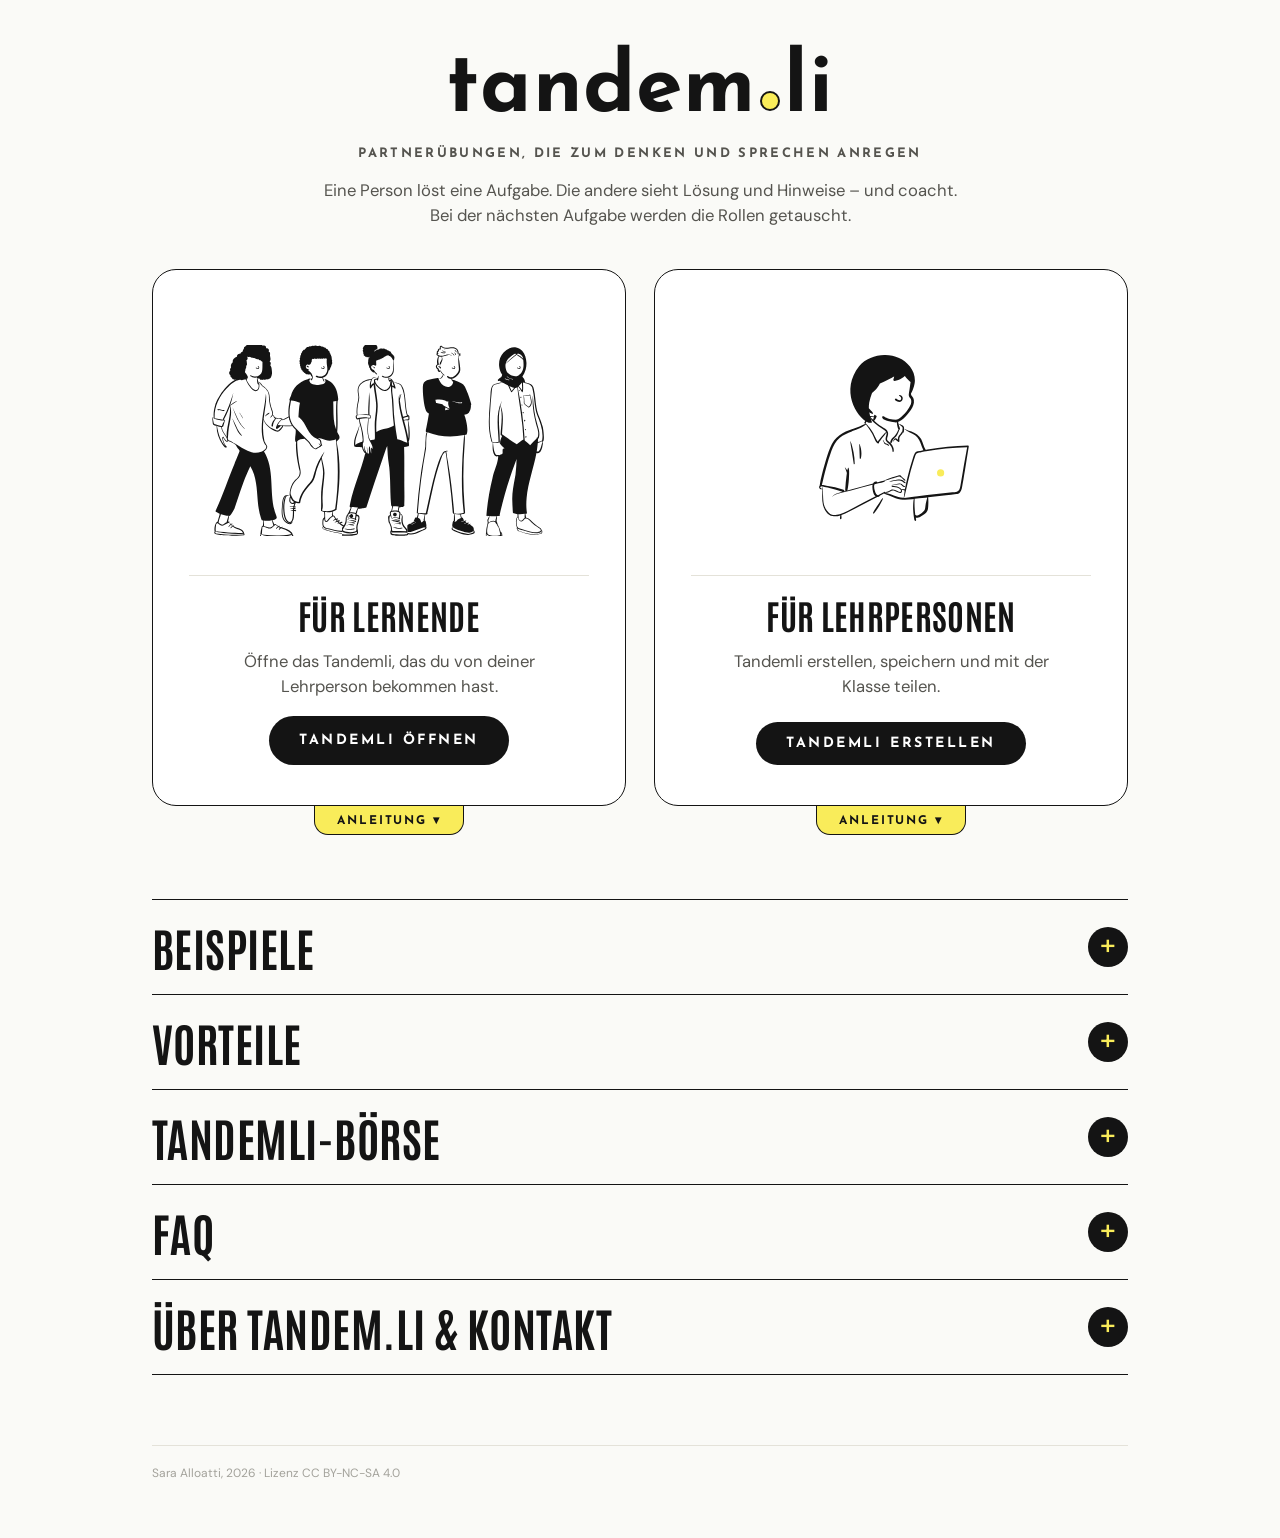
==== commit bb27f4f4: "Add files via upload" ====
--- a/index.html
+++ b/index.html
@@ -689,8 +689,8 @@
   return`<div class="home" id="home">
     <header class="home-head">
       ${logoHTML()}
-      <p class="home-claim caps">Challenges &amp; Coaching für jeden Unterricht</p>
-      <p class="home-sub">Eine Person löst eine Challenge. Die andere sieht Lösung und Hinweise – und coacht. Bei der nächsten Challenge werden die Rollen getauscht.</p>
+      <p class="home-claim caps">Partnerübungen, die zum Denken und Sprechen anregen</p>
+      <p class="home-sub">Eine Person löst eine Aufgabe. Die andere sieht Lösung und Hinweise – und coacht. Bei der nächsten Aufgabe werden die Rollen getauscht.</p>
     </header>
     <div class="doors">
       <div class="door-wrap">
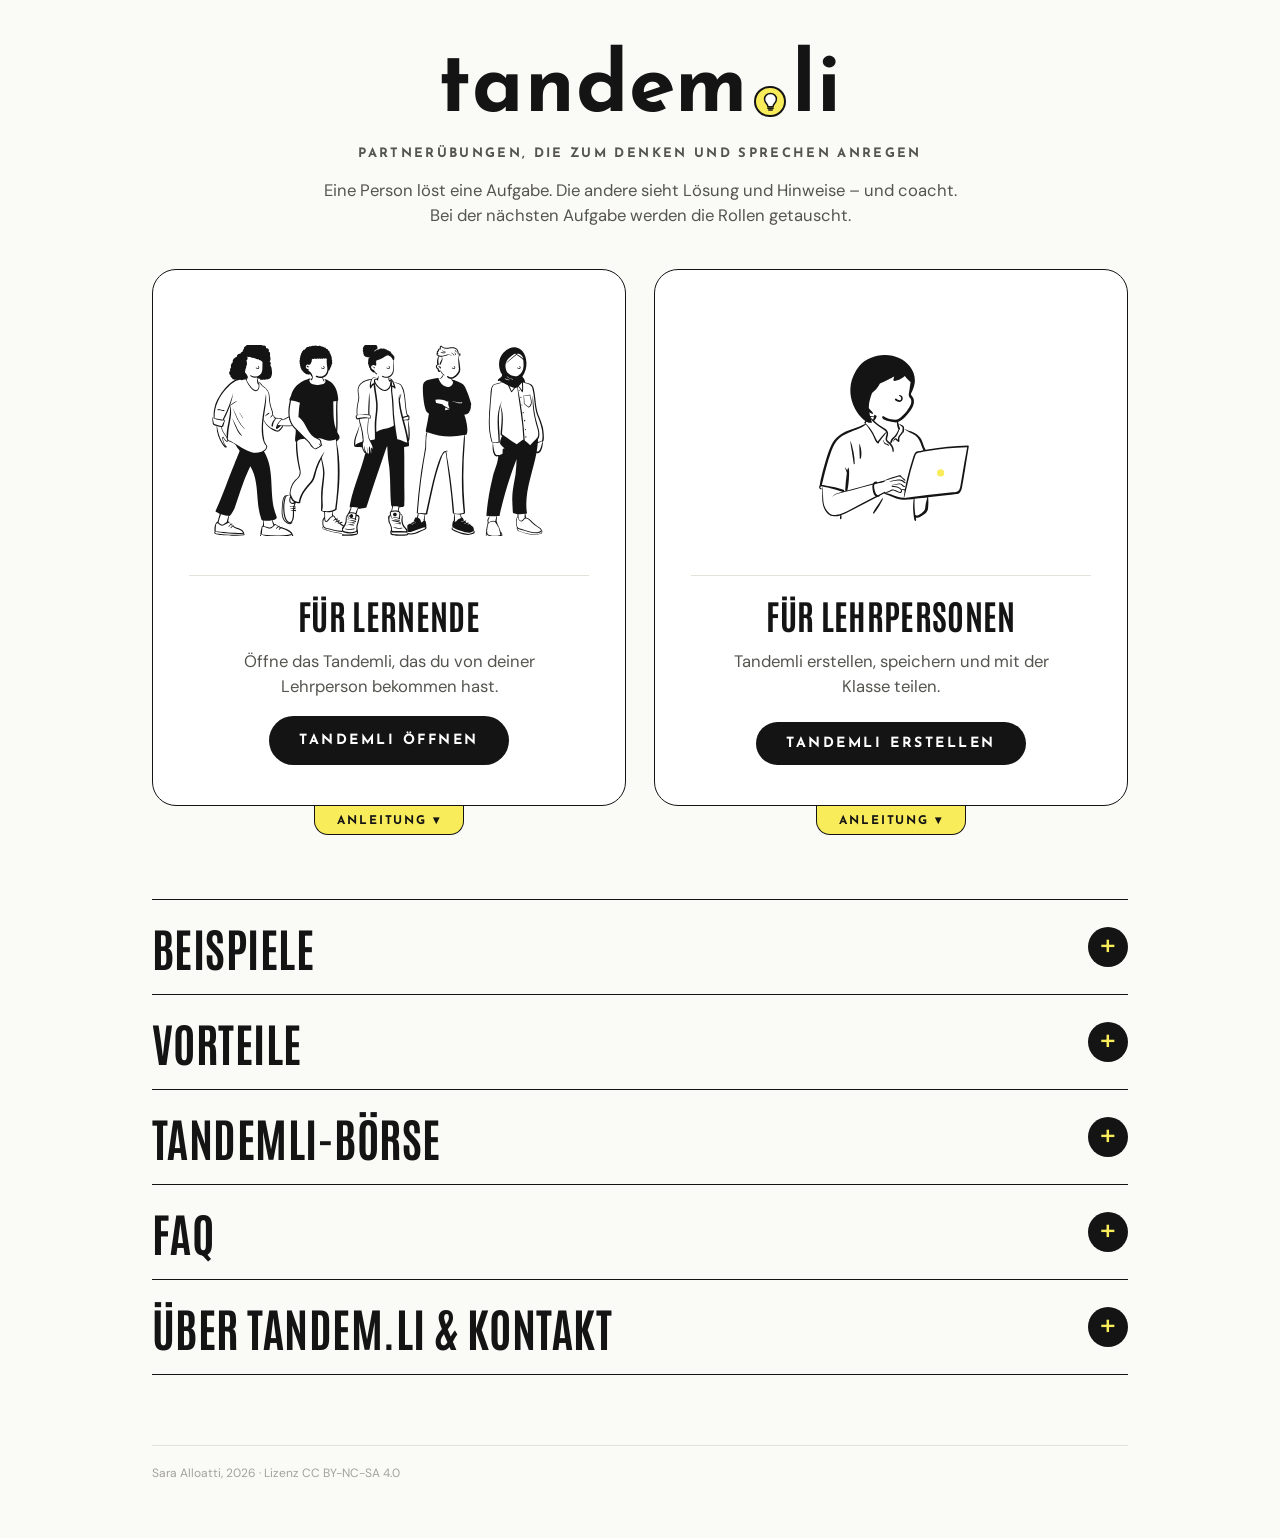
==== commit e816e79a: "Add files via upload" ====
--- a/index.html
+++ b/index.html
@@ -37,6 +37,8 @@
 .logo-home:hover .logo{opacity:.7}
 .logo{font-family:'Josefin Sans',sans-serif;font-weight:700;letter-spacing:.01em;display:inline-flex;align-items:baseline;line-height:1;color:var(--ink)}
 .logo-dot{display:inline-block;width:.24em;height:.24em;border-radius:50%;background:var(--yl);border:max(1px,.028em) solid var(--ink);margin:0 .05em;box-sizing:border-box}
+.logo-dot-bulb{display:inline-flex;align-items:center;justify-content:center;width:.38em;height:.38em;margin:0 .07em}
+.logo-dot-bulb svg{width:68%;height:68%;display:block}
 
 /* ══ SETUP ══ */
 .setup-page{max-width:760px;margin:0 auto;padding:clamp(1rem,4vw,2.5rem) clamp(1rem,3vw,1.5rem)}
@@ -525,7 +527,9 @@
   return`<a class="t-link" href="${u}" target="_blank" rel="noopener noreferrer" title="${u}">${host}&nbsp;↗</a>`+tail;});}
 function esc(s){return String(s).replace(/&/g,'&amp;').replace(/</g,'&lt;').replace(/>/g,'&gt;').replace(/"/g,'&quot;');}
 const LOGO_MARK=`<span class="logo-dot"></span>`;
-function logoHTML(){const l=`<span class="logo">tandem${LOGO_MARK}li</span>`;return S.phase==='home'?l:`<button class="logo-home" data-a="goHome" title="Zur Startseite" aria-label="tandem.li – zur Startseite">${l}</button>`;}
+// Grosses Logo auf der Startseite: Punkt mit Glühbirne (wie das Symbol im Browser-Reiter)
+const LOGO_MARK_BULB=`<span class="logo-dot logo-dot-bulb"><svg viewBox="0 0 64 64" aria-hidden="true"><path d="M32 5C20.4 5 12 13.6 12 24.3c0 7.2 3.6 11.6 6.9 15.6 2.4 2.9 4.1 5.3 4.1 8.6v1.5h18v-1.5c0-3.3 1.7-5.7 4.1-8.6 3.3-4 6.9-8.4 6.9-15.6C52 13.6 43.6 5 32 5z" fill="#fff" stroke="#141414" stroke-width="5" stroke-linejoin="round"/><path d="M23 55h18M26 61h12" stroke="#141414" stroke-width="5" stroke-linecap="round"/></svg></span>`;
+function logoHTML(){const l=`<span class="logo">tandem${S.phase==='home'?LOGO_MARK_BULB:LOGO_MARK}li</span>`;return S.phase==='home'?l:`<button class="logo-home" data-a="goHome" title="Zur Startseite" aria-label="tandem.li – zur Startseite">${l}</button>`;}
 function fileBase(){const n=(S.setName||'').trim().replace(/[\\/:*?"<>|]+/g,'').replace(/\s*[–—-]\s*/g,'-').replace(/\s+/g,'_');return n||'Mein_Tandem';}
 function leftAnswers(){return S.idx%2===0;}
 function shuffle(arr){
